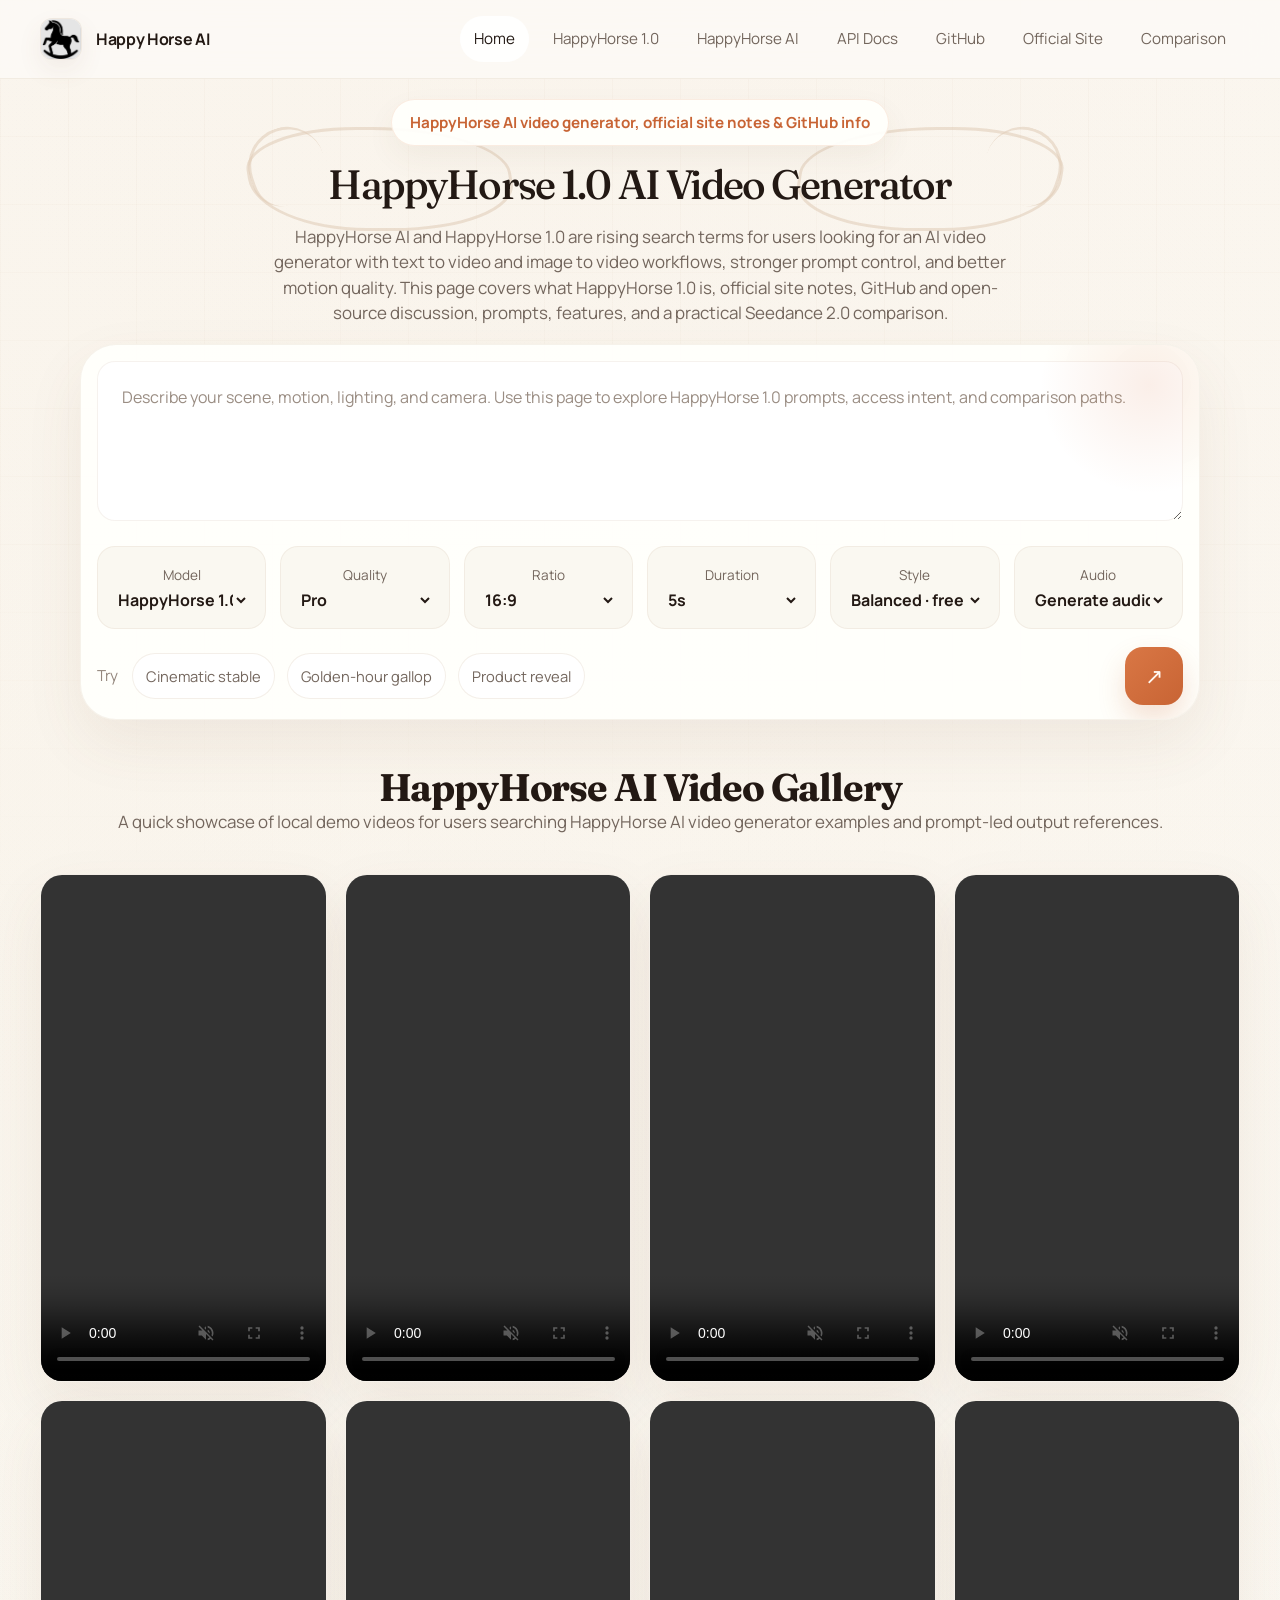
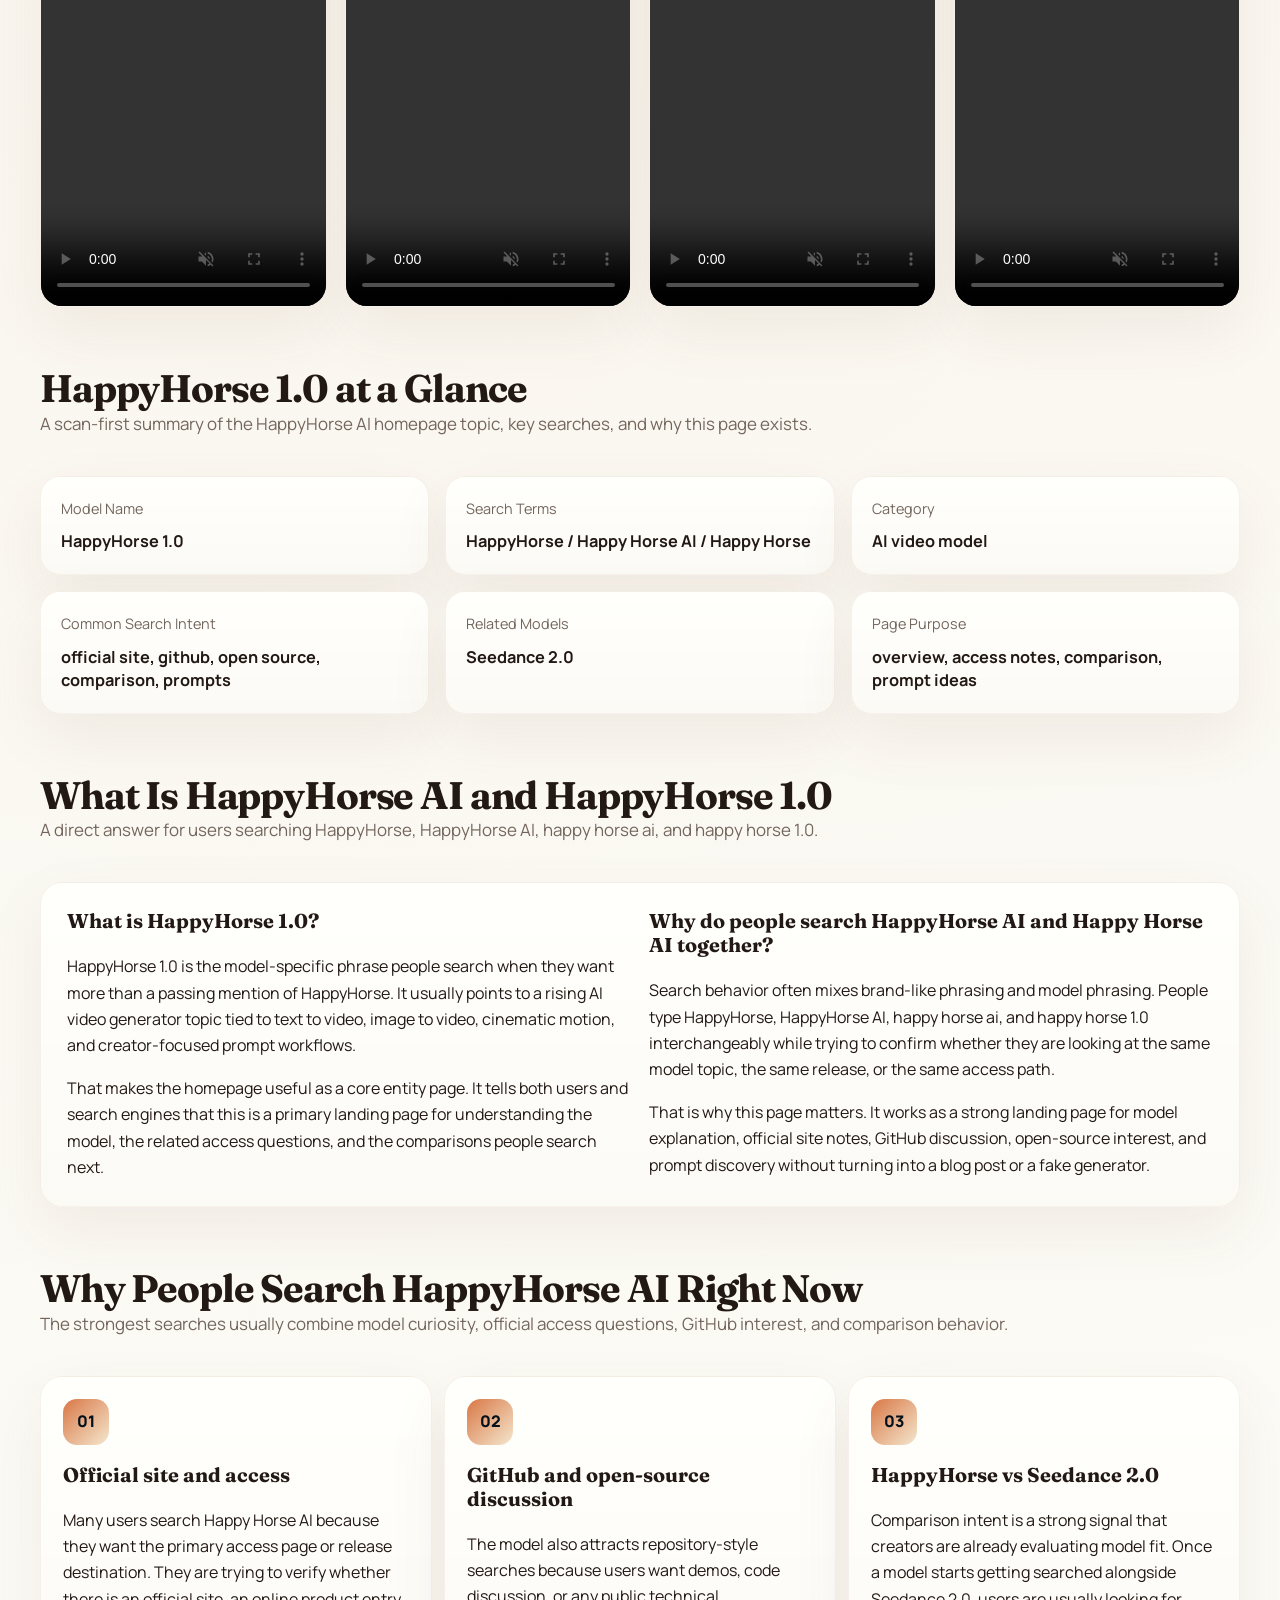
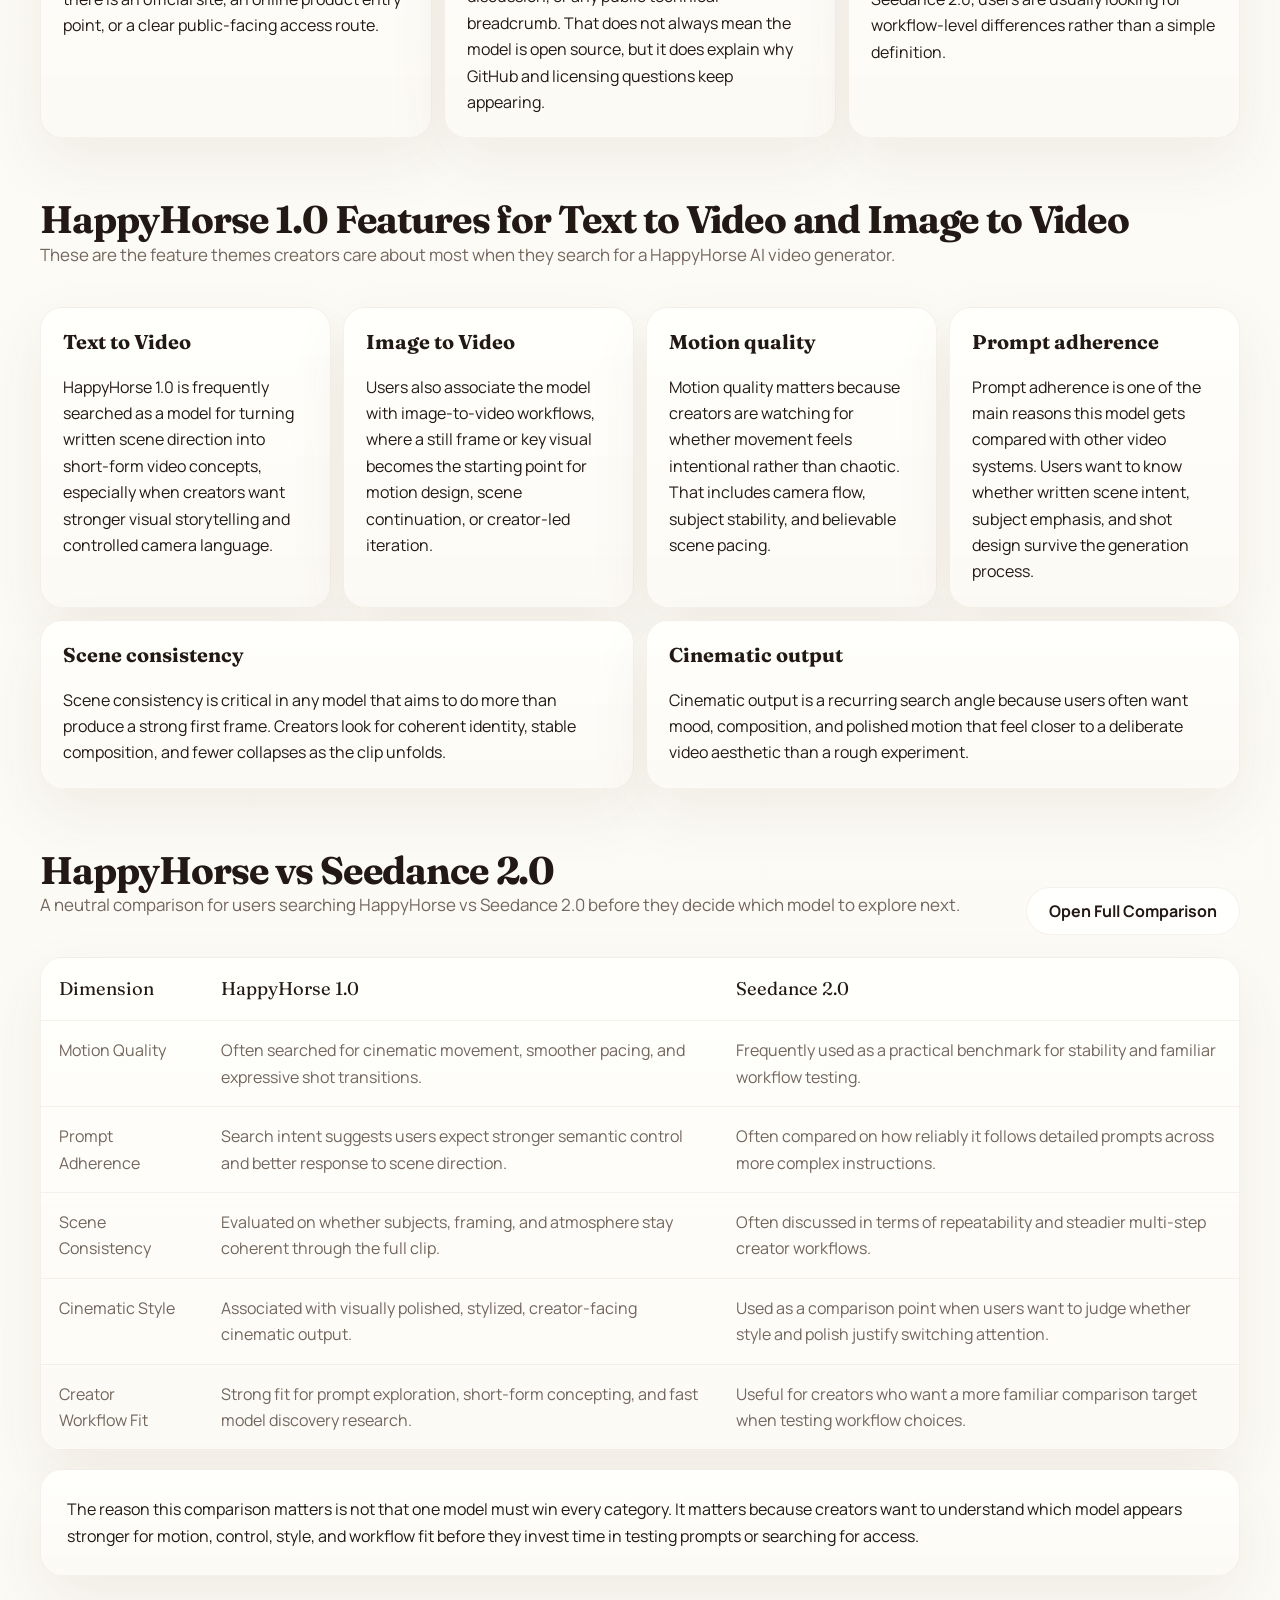
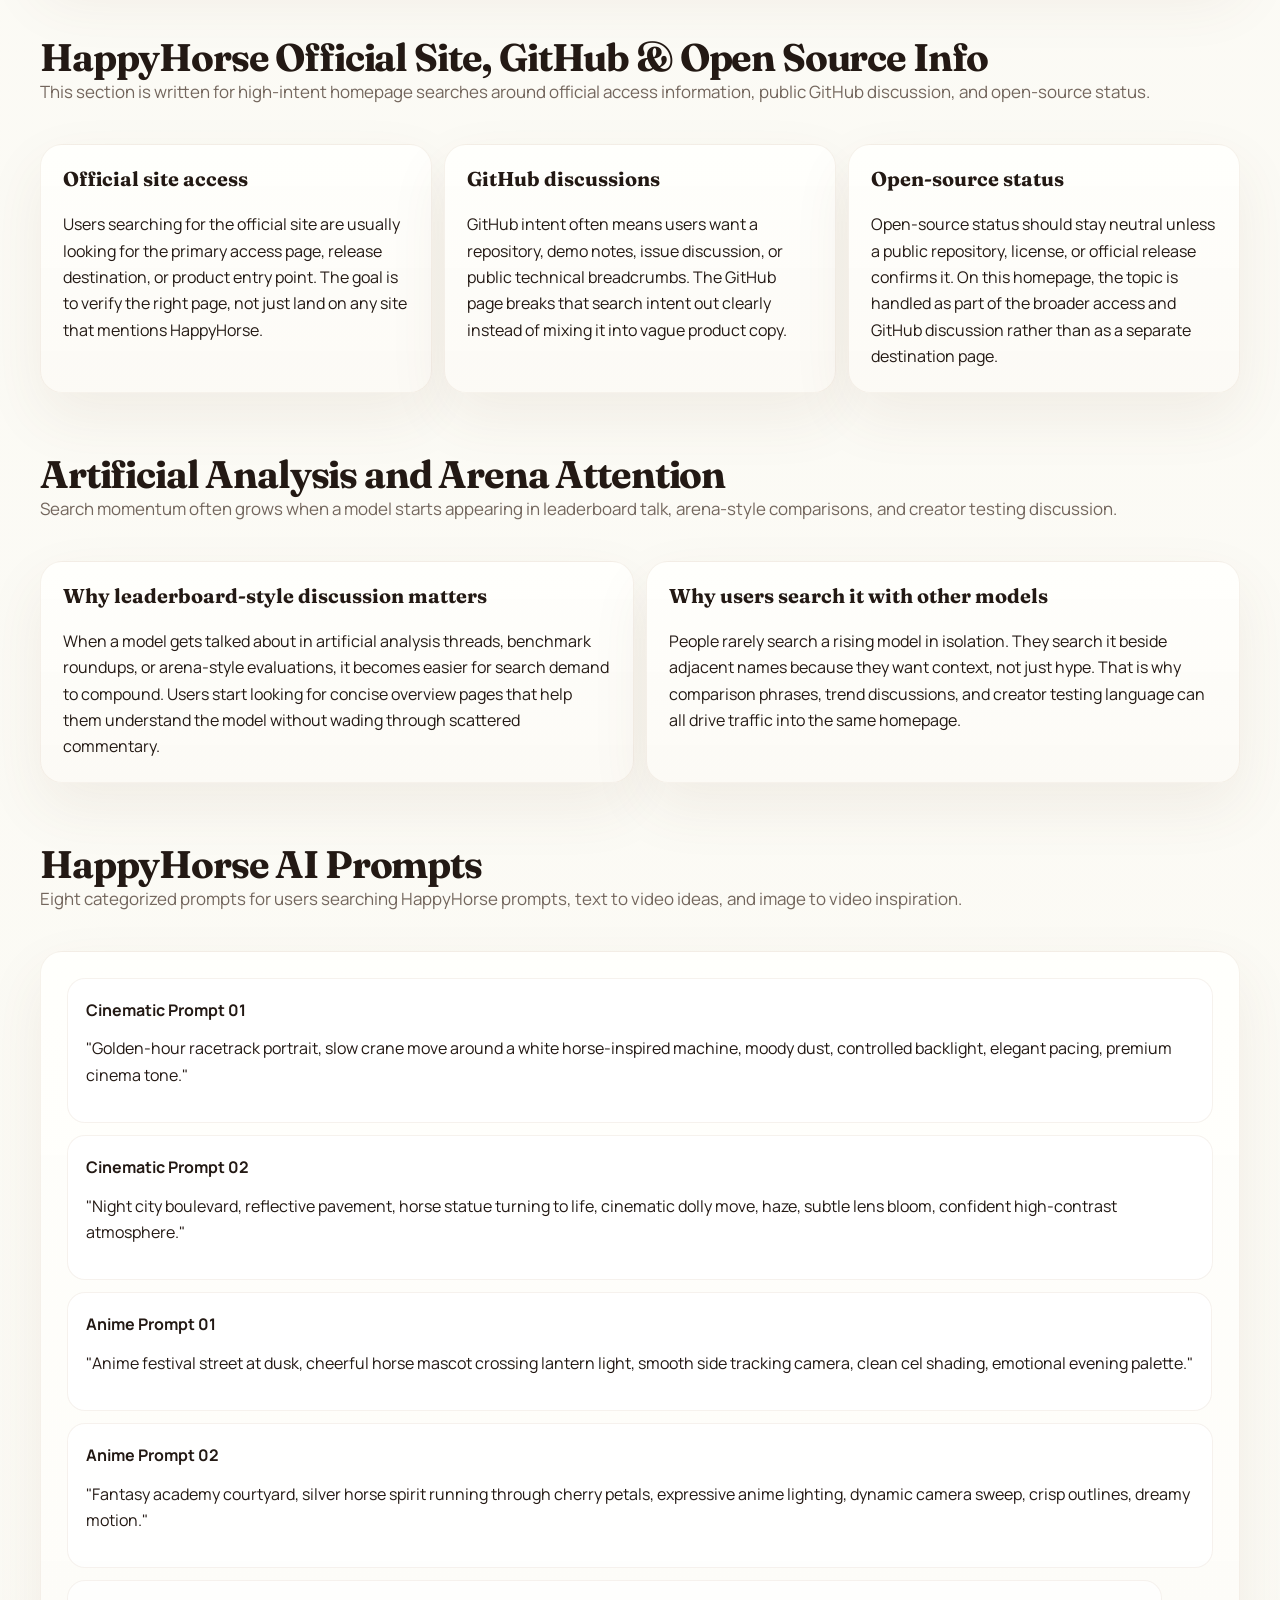
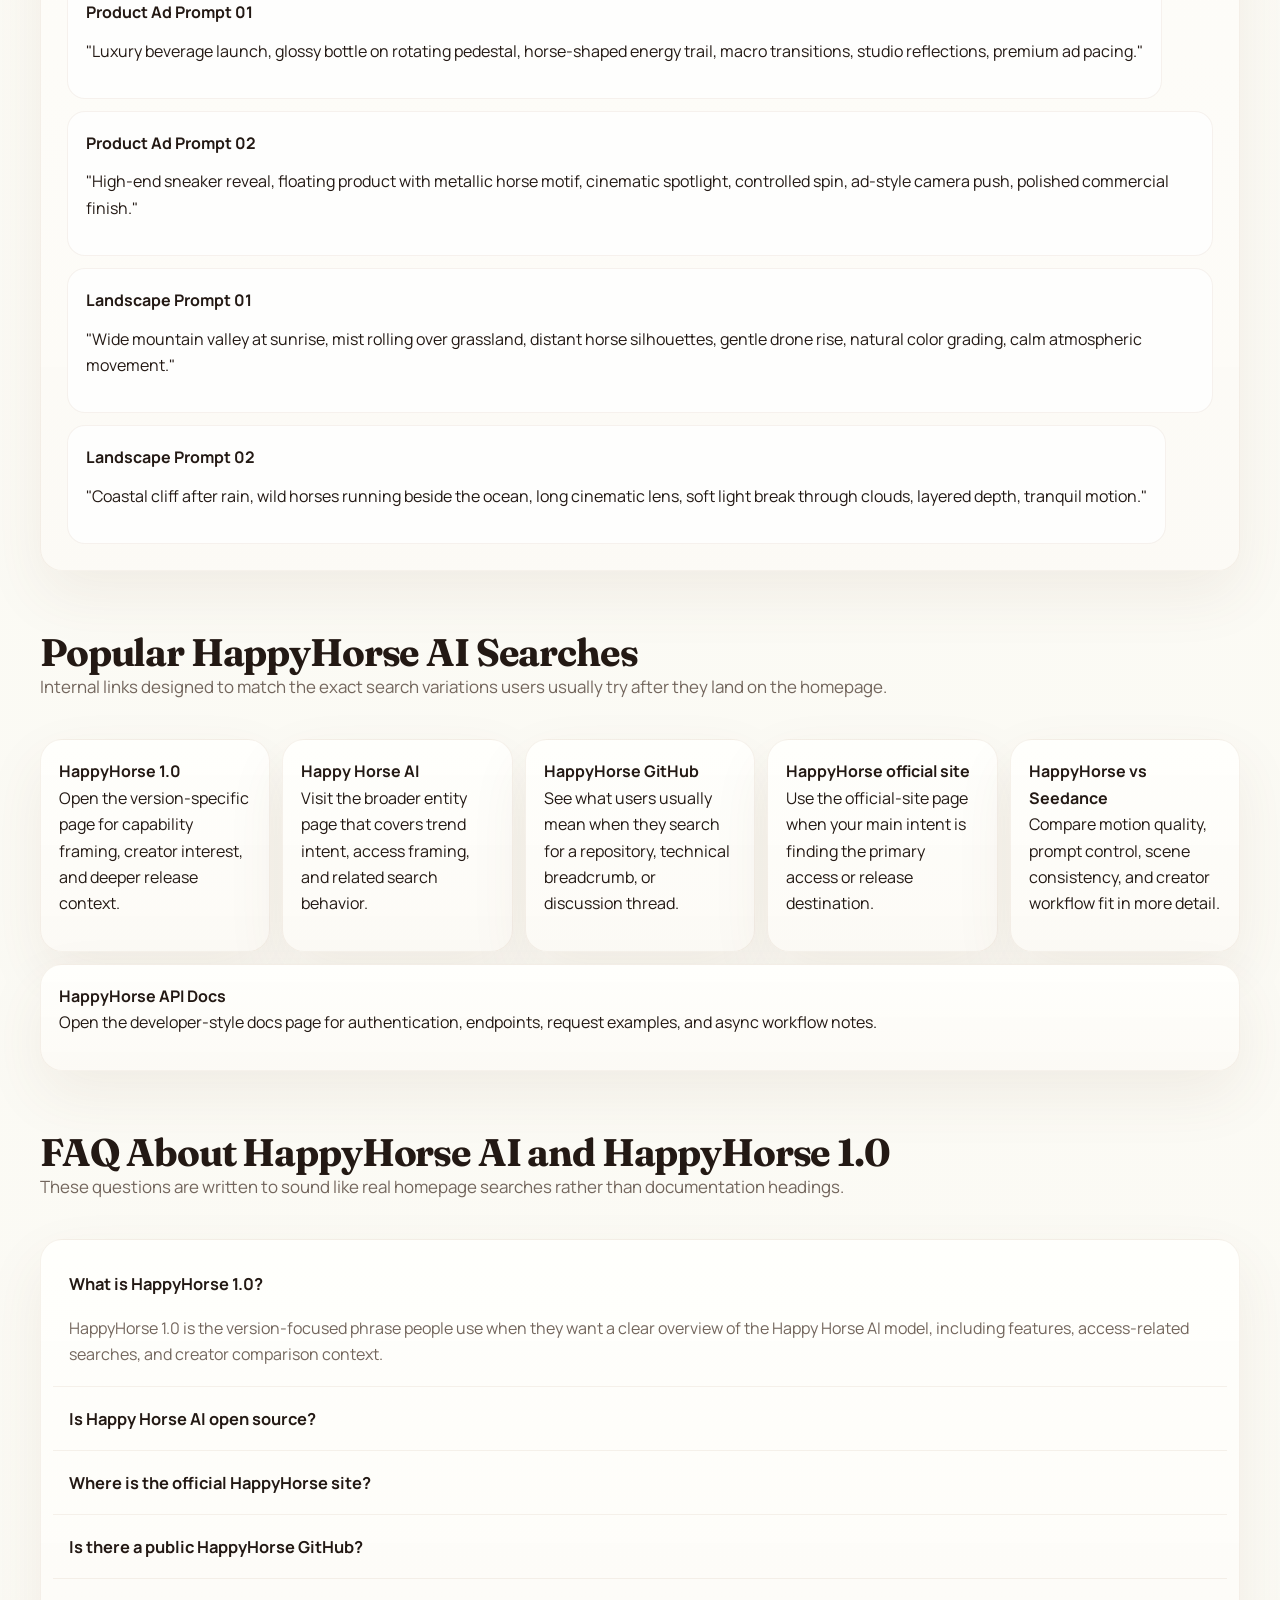
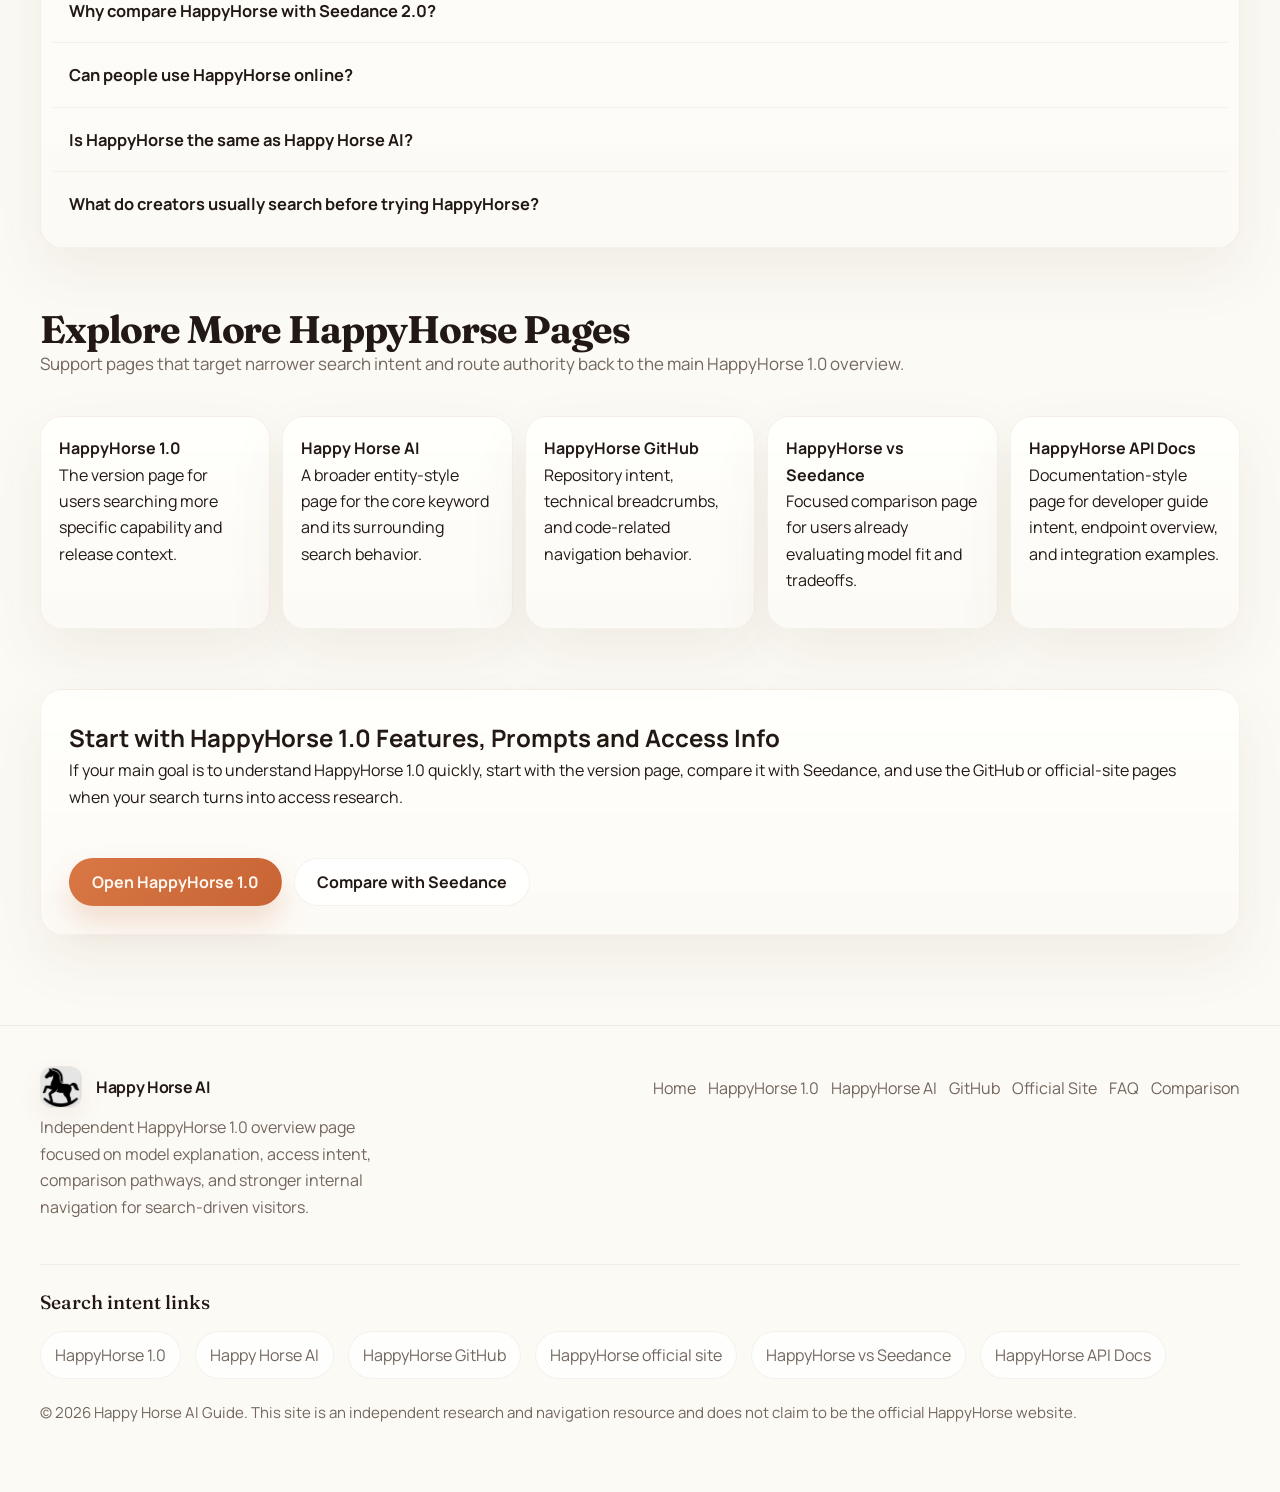
==== index.html @ 91fa0664 "V1.4" ====
<!DOCTYPE html>
<html lang="en">
  <head>
    <meta charset="utf-8">
    <meta name="viewport" content="width=device-width, initial-scale=1">
    <title>HappyHorse 1.0 AI Video Generator, Official Site &amp; GitHub</title>
    <meta name="description" content="Explore HappyHorse 1.0 for text to video and image to video. Discover features, prompts, access notes, GitHub discussion, and key model comparisons." />
    <meta name="robots" content="index, follow">
    <meta property="og:type" content="website">
    <meta property="og:title" content="HappyHorse 1.0 AI Video Generator, Official Site &amp; GitHub">
    <meta property="og:description" content="Explore HappyHorse 1.0 for text to video and image to video. Discover features, prompts, access notes, GitHub discussion, and key model comparisons.">
    <meta property="og:url" content="https://ai-happyhorse.github.io/">
    <meta property="og:site_name" content="Happy Horse AI">
    <meta name="twitter:card" content="summary_large_image">
    <meta name="twitter:title" content="HappyHorse 1.0 AI Video Generator, Official Site &amp; GitHub">
    <meta name="twitter:description" content="Explore HappyHorse 1.0 for text to video and image to video. Discover features, prompts, access notes, GitHub discussion, and key model comparisons.">
    <link rel="canonical" href="https://ai-happyhorse.github.io/">
    <link rel="icon" href="/Favicon.png" type="image/png">
    <link rel="stylesheet" href="/style.css">
    <!-- Privacy-friendly analytics by Plausible -->
    <script async src="https://plausible.io/js/pa-LbYKk9nEzA2_F65ajsgRo.js"></script>
    <script>
      window.plausible = window.plausible || function(){(plausible.q = plausible.q || []).push(arguments)};
      plausible.init = plausible.init || function(i){plausible.o = i || {}};
      plausible.init();
    </script>
    <script type="application/ld+json">
      {
        "@context": "https://schema.org",
        "@type": "WebPage",
        "name": "HappyHorse AI Video Generator: HappyHorse 1.0, Features & Access",
        "url": "https://ai-happyhorse.github.io/",
        "description": "Main homepage for HappyHorse 1.0 and HappyHorse AI, covering AI video generator intent, official site notes, GitHub discussion, open-source interest, Seedance comparison, and prompts.",
        "inLanguage": "en",
        "isPartOf": {
          "@type": "WebSite",
          "name": "Happy Horse AI",
          "url": "https://ai-happyhorse.github.io/"
        }
      }
    </script>
    <script type="application/ld+json">
      {
        "@context": "https://schema.org",
        "@type": "FAQPage",
        "mainEntity": [
          {
            "@type": "Question",
            "name": "What is HappyHorse 1.0?",
            "acceptedAnswer": {
              "@type": "Answer",
              "text": "HappyHorse 1.0 is the version-focused name used for a fast-rising Happy Horse AI video model topic. Searchers use it when they want a clearer overview of model features, access notes, and comparison points."
            }
          },
          {
            "@type": "Question",
            "name": "Is Happy Horse AI open source?",
            "acceptedAnswer": {
              "@type": "Answer",
              "text": "Open-source status should only be confirmed through a public repository, license, or official release note. This page covers the intent and related discussions without inventing repo details."
            }
          },
          {
            "@type": "Question",
            "name": "Where is the official HappyHorse site?",
            "acceptedAnswer": {
              "@type": "Answer",
              "text": "Users searching for the official site usually want the primary access destination or release page. This site is an independent guide and routes readers to a dedicated official-site explainer."
            }
          },
          {
            "@type": "Question",
            "name": "Is there a public HappyHorse GitHub?",
            "acceptedAnswer": {
              "@type": "Answer",
              "text": "A public GitHub presence should be verified through an official repository or public technical channel. This overview page explains the search intent and points to the GitHub-specific page."
            }
          },
          {
            "@type": "Question",
            "name": "Why compare HappyHorse with Seedance 2.0?",
            "acceptedAnswer": {
              "@type": "Answer",
              "text": "Creators compare HappyHorse with Seedance 2.0 to frame differences in motion quality, prompt adherence, scene consistency, cinematic style, and workflow fit."
            }
          },
          {
            "@type": "Question",
            "name": "Can people use HappyHorse online?",
            "acceptedAnswer": {
              "@type": "Answer",
              "text": "People search for online access because they want to know whether the model has a public site, demo, or product entry point. Availability should be confirmed through official sources rather than assumptions."
            }
          },
          {
            "@type": "Question",
            "name": "Is HappyHorse the same as Happy Horse AI?",
            "acceptedAnswer": {
              "@type": "Answer",
              "text": "In search behavior they are closely related. Happy Horse AI is the broader phrase, while HappyHorse or HappyHorse 1.0 is often used as the tighter model-specific term."
            }
          },
          {
            "@type": "Question",
            "name": "What do creators usually search before trying HappyHorse?",
            "acceptedAnswer": {
              "@type": "Answer",
              "text": "Creators usually search for the official site, GitHub, open-source status, prompt examples, model comparisons, and signs of leaderboard or arena discussion before trying a new model."
            }
          }
        ]
      }
    </script>
  </head>
  <body class="home-page">
    <a class="skip-link" href="#content">Skip to content</a>
    <header class="site-header">
      <div class="container">
        <a class="brand" href="/">
          <span class="brand-mark"><img src="/Favicon.png" alt="Happy Horse AI logo" width="42" height="42"></span>
          <span>Happy Horse AI</span>
        </a>
        <button class="nav-toggle" type="button" aria-expanded="false" aria-controls="site-nav" data-nav-toggle>Menu</button>
        <nav class="main-nav" id="site-nav" data-nav>
          <a class="is-active" href="/">Home</a>
          <a href="/happyhorse-1-0/">HappyHorse 1.0</a>
          <a href="/happy-horse-ai/">HappyHorse AI</a>
          <a href="/happyhorse-api-docs/">API Docs</a>
          <a href="/happyhorse-github/">GitHub</a>
          <a href="/happyhorse-official-site/">Official Site</a>
          <a href="/happyhorse-vs-seedance/">Comparison</a>
        </nav>
      </div>
    </header>

    <main id="content">
      <section class="page-hero page-hero-home">
        <div class="container">
          <div class="hero-home-shell">
            <div class="hero-art" aria-hidden="true">
              <div class="horse horse-left"></div>
              <div class="horse horse-right"></div>
            </div>
            <div class="hero-copy hero-copy-centered">
              <div class="hero-badge">HappyHorse AI video generator, official site notes &amp; GitHub info</div>
              <h1>HappyHorse 1.0 AI Video Generator</h1>
              <p class="hero-lead">
                HappyHorse AI and HappyHorse 1.0 are rising search terms for users looking for an AI video generator with text to video and image to video workflows, stronger prompt control, and better motion quality. This page covers what HappyHorse 1.0 is, official site notes, GitHub and open-source discussion, prompts, features, and a practical Seedance 2.0 comparison.
              </p>
            </div>

            <aside class="hero-panel hero-panel-wide" aria-label="HappyHorse prompt exploration interface">
              <label class="sr-only" for="prompt-preview">Example HappyHorse prompt</label>
              <textarea id="prompt-preview" class="prompt-box" placeholder="Describe your scene, motion, lighting, and camera. Use this page to explore HappyHorse 1.0 prompts, access intent, and comparison paths."></textarea>
              <div class="tool-grid tool-grid-six">
                <label class="control" for="hero-model">
                  <span class="control-label">Model</span>
                  <select id="hero-model" class="control-select">
                    <option>HappyHorse 1.0</option>
                  </select>
                </label>
                <label class="control" for="hero-quality">
                  <span class="control-label">Quality</span>
                  <select id="hero-quality" class="control-select">
                    <option>Pro</option>
                  </select>
                </label>
                <label class="control" for="hero-ratio">
                  <span class="control-label">Ratio</span>
                  <select id="hero-ratio" class="control-select">
                    <option>16:9</option>
                  </select>
                </label>
                <label class="control" for="hero-duration">
                  <span class="control-label">Duration</span>
                  <select id="hero-duration" class="control-select">
                    <option>5s</option>
                  </select>
                </label>
                <label class="control" for="hero-style">
                  <span class="control-label">Style</span>
                  <select id="hero-style" class="control-select">
                    <option>Balanced · free</option>
                  </select>
                </label>
                <label class="control" for="hero-audio">
                  <span class="control-label">Audio</span>
                  <select id="hero-audio" class="control-select">
                    <option>Generate audio</option>
                  </select>
                </label>
              </div>
              <div class="hero-panel-footer">
                <div class="chip-row hero-suggestion-row" aria-label="Prompt suggestions">
                  <span class="hero-suggestion-label">Try</span>
                  <a class="chip" href="#prompts">Cinematic stable</a>
                  <a class="chip" href="#prompts">Golden-hour gallop</a>
                  <a class="chip" href="#prompts">Product reveal</a>
                </div>
                <a class="hero-submit" href="#prompts" aria-label="Explore HappyHorse prompts">↗</a>
              </div>
            </aside>
          </div>
        </div>
      </section>

      <section id="video-gallery" class="video-gallery-section">
        <div class="container">
          <div class="section-heading section-heading-centered">
            <div>
              <h2 class="gallery-title">HappyHorse AI Video Gallery</h2>
              <p class="section-intro">A quick showcase of local demo videos for users searching HappyHorse AI video generator examples and prompt-led output references.</p>
            </div>
          </div>
          <div class="video-gallery-grid">
            <article class="video-card">
              <video src="/Video%20gallery/showcase-1.mp4" autoplay muted loop playsinline controls preload="metadata"></video>
            </article>
            <article class="video-card">
              <video src="/Video%20gallery/showcase-2.mp4" autoplay muted loop playsinline controls preload="metadata"></video>
            </article>
            <article class="video-card">
              <video src="/Video%20gallery/showcase-3.mp4" autoplay muted loop playsinline controls preload="metadata"></video>
            </article>
            <article class="video-card">
              <video src="/Video%20gallery/showcase-4.mp4" autoplay muted loop playsinline controls preload="metadata"></video>
            </article>
            <article class="video-card">
              <video src="/Video%20gallery/showcase-5.mp4" autoplay muted loop playsinline controls preload="metadata"></video>
            </article>
            <article class="video-card">
              <video src="/Video%20gallery/showcase-6.mp4" autoplay muted loop playsinline controls preload="metadata"></video>
            </article>
            <article class="video-card">
              <video src="/Video%20gallery/showcase-7.mp4" autoplay muted loop playsinline controls preload="metadata"></video>
            </article>
            <article class="video-card">
              <video src="/Video%20gallery/showcase-8.mp4" autoplay muted loop playsinline controls preload="metadata"></video>
            </article>
          </div>
        </div>
      </section>

      <section id="glance">
        <div class="container">
          <div class="section-heading">
            <div>
              <h2>HappyHorse 1.0 at a Glance</h2>
              <p class="section-intro">A scan-first summary of the HappyHorse AI homepage topic, key searches, and why this page exists.</p>
            </div>
          </div>
          <div class="glance-grid">
            <article class="glance-item">
              <span>Model Name</span>
              <strong>HappyHorse 1.0</strong>
            </article>
            <article class="glance-item">
              <span>Search Terms</span>
              <strong>HappyHorse / Happy Horse AI / Happy Horse</strong>
            </article>
            <article class="glance-item">
              <span>Category</span>
              <strong>AI video model</strong>
            </article>
            <article class="glance-item">
              <span>Common Search Intent</span>
              <strong>official site, github, open source, comparison, prompts</strong>
            </article>
            <article class="glance-item">
              <span>Related Models</span>
              <strong>Seedance 2.0</strong>
            </article>
            <article class="glance-item">
              <span>Page Purpose</span>
              <strong>overview, access notes, comparison, prompt ideas</strong>
            </article>
          </div>
        </div>
      </section>

      <section id="what-is">
        <div class="container">
          <div class="section-heading">
            <div>
              <h2>What Is HappyHorse AI and HappyHorse 1.0</h2>
              <p class="section-intro">A direct answer for users searching HappyHorse, HappyHorse AI, happy horse ai, and happy horse 1.0.</p>
            </div>
          </div>
          <div class="section-shell">
            <div class="split-copy">
              <div>
                <h3>What is HappyHorse 1.0?</h3>
                <p>
                  HappyHorse 1.0 is the model-specific phrase people search when they want more than a passing mention of HappyHorse. It usually points to a rising AI video generator topic tied to text to video, image to video, cinematic motion, and creator-focused prompt workflows.
                </p>
                <p>
                  That makes the homepage useful as a core entity page. It tells both users and search engines that this is a primary landing page for understanding the model, the related access questions, and the comparisons people search next.
                </p>
              </div>
              <div>
                <h3>Why do people search HappyHorse AI and Happy Horse AI together?</h3>
                <p>
                  Search behavior often mixes brand-like phrasing and model phrasing. People type HappyHorse, HappyHorse AI, happy horse ai, and happy horse 1.0 interchangeably while trying to confirm whether they are looking at the same model topic, the same release, or the same access path.
                </p>
                <p>
                  That is why this page matters. It works as a strong landing page for model explanation, official site notes, GitHub discussion, open-source interest, and prompt discovery without turning into a blog post or a fake generator.
                </p>
              </div>
            </div>
          </div>
        </div>
      </section>

      <section id="search-interest">
        <div class="container">
          <div class="section-heading">
            <div>
              <h2>Why People Search HappyHorse AI Right Now</h2>
              <p class="section-intro">The strongest searches usually combine model curiosity, official access questions, GitHub interest, and comparison behavior.</p>
            </div>
          </div>
          <div class="card-grid">
            <article class="card">
              <div class="icon-badge">01</div>
              <h3>Official site and access</h3>
              <p>
                Many users search Happy Horse AI because they want the primary access page or release destination. They are trying to verify whether there is an official site, an online product entry point, or a clear public-facing access route.
              </p>
            </article>
            <article class="card">
              <div class="icon-badge">02</div>
              <h3>GitHub and open-source discussion</h3>
              <p>
                The model also attracts repository-style searches because users want demos, code discussion, or any public technical breadcrumb. That does not always mean the model is open source, but it does explain why GitHub and licensing questions keep appearing.
              </p>
            </article>
            <article class="card">
              <div class="icon-badge">03</div>
              <h3>HappyHorse vs Seedance 2.0</h3>
              <p>
                Comparison intent is a strong signal that creators are already evaluating model fit. Once a model starts getting searched alongside Seedance 2.0, users are usually looking for workflow-level differences rather than a simple definition.
              </p>
            </article>
          </div>
        </div>
      </section>

      <section id="features">
        <div class="container">
          <div class="section-heading">
            <div>
              <h2>HappyHorse 1.0 Features for Text to Video and Image to Video</h2>
              <p class="section-intro">These are the feature themes creators care about most when they search for a HappyHorse AI video generator.</p>
            </div>
          </div>
          <div class="card-grid">
            <article class="card">
              <h3>Text to Video</h3>
              <p>HappyHorse 1.0 is frequently searched as a model for turning written scene direction into short-form video concepts, especially when creators want stronger visual storytelling and controlled camera language.</p>
            </article>
            <article class="card">
              <h3>Image to Video</h3>
              <p>Users also associate the model with image-to-video workflows, where a still frame or key visual becomes the starting point for motion design, scene continuation, or creator-led iteration.</p>
            </article>
            <article class="card">
              <h3>Motion quality</h3>
              <p>Motion quality matters because creators are watching for whether movement feels intentional rather than chaotic. That includes camera flow, subject stability, and believable scene pacing.</p>
            </article>
            <article class="card">
              <h3>Prompt adherence</h3>
              <p>Prompt adherence is one of the main reasons this model gets compared with other video systems. Users want to know whether written scene intent, subject emphasis, and shot design survive the generation process.</p>
            </article>
            <article class="card">
              <h3>Scene consistency</h3>
              <p>Scene consistency is critical in any model that aims to do more than produce a strong first frame. Creators look for coherent identity, stable composition, and fewer collapses as the clip unfolds.</p>
            </article>
            <article class="card">
              <h3>Cinematic output</h3>
              <p>Cinematic output is a recurring search angle because users often want mood, composition, and polished motion that feel closer to a deliberate video aesthetic than a rough experiment.</p>
            </article>
          </div>
        </div>
      </section>

      <section id="comparison">
        <div class="container">
          <div class="section-heading">
            <div>
              <h2>HappyHorse vs Seedance 2.0</h2>
              <p class="section-intro">A neutral comparison for users searching HappyHorse vs Seedance 2.0 before they decide which model to explore next.</p>
            </div>
            <a class="button button-secondary" href="/happyhorse-vs-seedance/">Open Full Comparison</a>
          </div>
          <div class="table-wrap">
            <table>
              <thead>
                <tr>
                  <th>Dimension</th>
                  <th>HappyHorse 1.0</th>
                  <th>Seedance 2.0</th>
                </tr>
              </thead>
              <tbody>
                <tr>
                  <td>Motion Quality</td>
                  <td>Often searched for cinematic movement, smoother pacing, and expressive shot transitions.</td>
                  <td>Frequently used as a practical benchmark for stability and familiar workflow testing.</td>
                </tr>
                <tr>
                  <td>Prompt Adherence</td>
                  <td>Search intent suggests users expect stronger semantic control and better response to scene direction.</td>
                  <td>Often compared on how reliably it follows detailed prompts across more complex instructions.</td>
                </tr>
                <tr>
                  <td>Scene Consistency</td>
                  <td>Evaluated on whether subjects, framing, and atmosphere stay coherent through the full clip.</td>
                  <td>Often discussed in terms of repeatability and steadier multi-step creator workflows.</td>
                </tr>
                <tr>
                  <td>Cinematic Style</td>
                  <td>Associated with visually polished, stylized, creator-facing cinematic output.</td>
                  <td>Used as a comparison point when users want to judge whether style and polish justify switching attention.</td>
                </tr>
                <tr>
                  <td>Creator Workflow Fit</td>
                  <td>Strong fit for prompt exploration, short-form concepting, and fast model discovery research.</td>
                  <td>Useful for creators who want a more familiar comparison target when testing workflow choices.</td>
                </tr>
              </tbody>
            </table>
          </div>
          <div class="section-shell" style="margin-top: 18px;">
            <p>
              The reason this comparison matters is not that one model must win every category. It matters because creators want to understand which model appears stronger for motion, control, style, and workflow fit before they invest time in testing prompts or searching for access.
            </p>
          </div>
        </div>
      </section>

      <section id="access">
        <div class="container">
          <div class="section-heading">
            <div>
              <h2>HappyHorse Official Site, GitHub &amp; Open Source Info</h2>
              <p class="section-intro">This section is written for high-intent homepage searches around official access information, public GitHub discussion, and open-source status.</p>
            </div>
          </div>
          <div class="card-grid">
            <article class="card">
              <h3>Official site access</h3>
              <p>
                Users searching for the official site are usually looking for the primary access page, release destination, or product entry point. The goal is to verify the right page, not just land on any site that mentions HappyHorse.
              </p>
            </article>
            <article class="card">
              <h3>GitHub discussions</h3>
              <p>
                GitHub intent often means users want a repository, demo notes, issue discussion, or public technical breadcrumbs. The <a href="/happyhorse-github/">GitHub page</a> breaks that search intent out clearly instead of mixing it into vague product copy.
              </p>
            </article>
            <article class="card">
              <h3>Open-source status</h3>
              <p>
                Open-source status should stay neutral unless a public repository, license, or official release confirms it. On this homepage, the topic is handled as part of the broader access and GitHub discussion rather than as a separate destination page.
              </p>
            </article>
          </div>
        </div>
      </section>

      <section id="arena-attention">
        <div class="container">
          <div class="section-heading">
            <div>
              <h2>Artificial Analysis and Arena Attention</h2>
              <p class="section-intro">Search momentum often grows when a model starts appearing in leaderboard talk, arena-style comparisons, and creator testing discussion.</p>
            </div>
          </div>
          <div class="card-grid">
            <article class="card">
              <h3>Why leaderboard-style discussion matters</h3>
              <p>
                When a model gets talked about in artificial analysis threads, benchmark roundups, or arena-style evaluations, it becomes easier for search demand to compound. Users start looking for concise overview pages that help them understand the model without wading through scattered commentary.
              </p>
            </article>
            <article class="card">
              <h3>Why users search it with other models</h3>
              <p>
                People rarely search a rising model in isolation. They search it beside adjacent names because they want context, not just hype. That is why comparison phrases, trend discussions, and creator testing language can all drive traffic into the same homepage.
              </p>
            </article>
          </div>
        </div>
      </section>

      <section id="prompts">
        <div class="container">
          <div class="section-heading">
            <div>
              <h2>HappyHorse AI Prompts</h2>
              <p class="section-intro">Eight categorized prompts for users searching HappyHorse prompts, text to video ideas, and image to video inspiration.</p>
            </div>
          </div>
          <div id="examples" class="prompt-lab">
            <div class="card-grid">
              <article class="prompt-card">
                <strong>Cinematic Prompt 01</strong>
                <p>"Golden-hour racetrack portrait, slow crane move around a white horse-inspired machine, moody dust, controlled backlight, elegant pacing, premium cinema tone."</p>
              </article>
              <article class="prompt-card">
                <strong>Cinematic Prompt 02</strong>
                <p>"Night city boulevard, reflective pavement, horse statue turning to life, cinematic dolly move, haze, subtle lens bloom, confident high-contrast atmosphere."</p>
              </article>
              <article class="prompt-card">
                <strong>Anime Prompt 01</strong>
                <p>"Anime festival street at dusk, cheerful horse mascot crossing lantern light, smooth side tracking camera, clean cel shading, emotional evening palette."</p>
              </article>
              <article class="prompt-card">
                <strong>Anime Prompt 02</strong>
                <p>"Fantasy academy courtyard, silver horse spirit running through cherry petals, expressive anime lighting, dynamic camera sweep, crisp outlines, dreamy motion."</p>
              </article>
              <article class="prompt-card">
                <strong>Product Ad Prompt 01</strong>
                <p>"Luxury beverage launch, glossy bottle on rotating pedestal, horse-shaped energy trail, macro transitions, studio reflections, premium ad pacing."</p>
              </article>
              <article class="prompt-card">
                <strong>Product Ad Prompt 02</strong>
                <p>"High-end sneaker reveal, floating product with metallic horse motif, cinematic spotlight, controlled spin, ad-style camera push, polished commercial finish."</p>
              </article>
              <article class="prompt-card">
                <strong>Landscape Prompt 01</strong>
                <p>"Wide mountain valley at sunrise, mist rolling over grassland, distant horse silhouettes, gentle drone rise, natural color grading, calm atmospheric movement."</p>
              </article>
              <article class="prompt-card">
                <strong>Landscape Prompt 02</strong>
                <p>"Coastal cliff after rain, wild horses running beside the ocean, long cinematic lens, soft light break through clouds, layered depth, tranquil motion."</p>
              </article>
            </div>
          </div>
        </div>
      </section>

      <section id="searches">
        <div class="container">
          <div class="section-heading">
            <div>
              <h2>Popular HappyHorse AI Searches</h2>
              <p class="section-intro">Internal links designed to match the exact search variations users usually try after they land on the homepage.</p>
            </div>
          </div>
          <div class="search-grid">
            <a href="/happyhorse-1-0/">
              <strong>HappyHorse 1.0</strong>
              <p>Open the version-specific page for capability framing, creator interest, and deeper release context.</p>
            </a>
            <a href="/happy-horse-ai/">
              <strong>Happy Horse AI</strong>
              <p>Visit the broader entity page that covers trend intent, access framing, and related search behavior.</p>
            </a>
            <a href="/happyhorse-github/">
              <strong>HappyHorse GitHub</strong>
              <p>See what users usually mean when they search for a repository, technical breadcrumb, or discussion thread.</p>
            </a>
            <a href="/happyhorse-official-site/">
              <strong>HappyHorse official site</strong>
              <p>Use the official-site page when your main intent is finding the primary access or release destination.</p>
            </a>
            <a href="/happyhorse-vs-seedance/">
              <strong>HappyHorse vs Seedance</strong>
              <p>Compare motion quality, prompt control, scene consistency, and creator workflow fit in more detail.</p>
            </a>
            <a href="/happyhorse-api-docs/">
              <strong>HappyHorse API Docs</strong>
              <p>Open the developer-style docs page for authentication, endpoints, request examples, and async workflow notes.</p>
            </a>
          </div>
        </div>
      </section>

      <section id="faq">
        <div class="container">
          <div class="section-heading">
            <div>
              <h2>FAQ About HappyHorse AI and HappyHorse 1.0</h2>
              <p class="section-intro">These questions are written to sound like real homepage searches rather than documentation headings.</p>
            </div>
          </div>
          <div class="faq-shell">
            <details class="faq-item" open>
              <summary>What is HappyHorse 1.0?</summary>
              <p>HappyHorse 1.0 is the version-focused phrase people use when they want a clear overview of the Happy Horse AI model, including features, access-related searches, and creator comparison context.</p>
            </details>
            <details class="faq-item">
              <summary>Is Happy Horse AI open source?</summary>
              <p>Open-source status should only be confirmed through a public repository, license, or official release note. Until then, it is more accurate to treat the status as unconfirmed and review the dedicated open-source page.</p>
            </details>
            <details class="faq-item">
              <summary>Where is the official HappyHorse site?</summary>
              <p>Users searching for the official site usually want the main product entry point or release page. This site is an independent guide and links to a dedicated official-site explainer rather than claiming to be that destination.</p>
            </details>
            <details class="faq-item">
              <summary>Is there a public HappyHorse GitHub?</summary>
              <p>A public GitHub presence should be verified through official ownership or public documentation. This homepage covers the intent and routes users to the GitHub-specific page for that narrower search.</p>
            </details>
            <details class="faq-item">
              <summary>Why compare HappyHorse with Seedance 2.0?</summary>
              <p>Creators compare the two models because they want context on motion quality, prompt adherence, scene consistency, cinematic style, and how each model may fit a real workflow.</p>
            </details>
            <details class="faq-item">
              <summary>Can people use HappyHorse online?</summary>
              <p>People search for online access because they want to know whether there is a public product page, demo, or access flow. Availability should be confirmed through official channels instead of assumptions.</p>
            </details>
            <details class="faq-item">
              <summary>Is HappyHorse the same as Happy Horse AI?</summary>
              <p>They are closely related in search behavior. Happy Horse AI is the broader phrase, while HappyHorse or HappyHorse 1.0 is often the tighter model-specific phrase used in search and comparison queries.</p>
            </details>
            <details class="faq-item">
              <summary>What do creators usually search before trying HappyHorse?</summary>
              <p>They usually search for the official site, GitHub, open-source status, prompt examples, comparison pages, and signs of leaderboard or arena discussion before committing time to testing.</p>
            </details>
          </div>
        </div>
      </section>

      <section id="more-pages">
        <div class="container">
          <div class="section-heading">
            <div>
              <h2>Explore More HappyHorse Pages</h2>
              <p class="section-intro">Support pages that target narrower search intent and route authority back to the main HappyHorse 1.0 overview.</p>
            </div>
          </div>
          <div class="related-grid">
            <a class="related-card" href="/happyhorse-1-0/">
              <strong>HappyHorse 1.0</strong>
              <p>The version page for users searching more specific capability and release context.</p>
            </a>
            <a class="related-card" href="/happy-horse-ai/">
              <strong>Happy Horse AI</strong>
              <p>A broader entity-style page for the core keyword and its surrounding search behavior.</p>
            </a>
            <a class="related-card" href="/happyhorse-github/">
              <strong>HappyHorse GitHub</strong>
              <p>Repository intent, technical breadcrumbs, and code-related navigation behavior.</p>
            </a>
            <a class="related-card" href="/happyhorse-vs-seedance/">
              <strong>HappyHorse vs Seedance</strong>
              <p>Focused comparison page for users already evaluating model fit and tradeoffs.</p>
            </a>
            <a class="related-card" href="/happyhorse-api-docs/">
              <strong>HappyHorse API Docs</strong>
              <p>Documentation-style page for developer guide intent, endpoint overview, and integration examples.</p>
            </a>
          </div>
        </div>
      </section>

      <section id="start-exploring">
        <div class="container">
          <div class="cta-panel">
            <div>
              <h2>Start with HappyHorse 1.0 Features, Prompts and Access Info</h2>
              <p>
                If your main goal is to understand HappyHorse 1.0 quickly, start with the version page, compare it with Seedance, and use the GitHub or official-site pages when your search turns into access research.
              </p>
            </div>
            <div class="hero-actions">
              <a class="button button-primary" href="/happyhorse-1-0/">Open HappyHorse 1.0</a>
              <a class="button button-secondary" href="/happyhorse-vs-seedance/">Compare with Seedance</a>
            </div>
          </div>
        </div>
      </section>
    </main>

    <footer class="site-footer">
      <div class="container">
        <div class="footer-top">
          <div class="footer-copy">
            <a class="brand" href="/">
              <span class="brand-mark"><img src="/Favicon.png" alt="Happy Horse AI logo" width="42" height="42"></span>
              <span>Happy Horse AI</span>
            </a>
            <p>
              Independent HappyHorse 1.0 overview page focused on model explanation, access intent, comparison pathways, and stronger internal navigation for search-driven visitors.
            </p>
          </div>
          <div class="footer-links">
            <a href="/">Home</a>
            <a href="/happyhorse-1-0/">HappyHorse 1.0</a>
            <a href="/happy-horse-ai/">HappyHorse AI</a>
            <a href="/happyhorse-github/">GitHub</a>
            <a href="/happyhorse-official-site/">Official Site</a>
            <a href="#faq">FAQ</a>
            <a href="/happyhorse-vs-seedance/">Comparison</a>
          </div>
        </div>
        <div class="footer-search-intents">
          <strong>Search intent links</strong>
          <div class="footer-intent-links">
            <a href="/happyhorse-1-0/">HappyHorse 1.0</a>
            <a href="/happy-horse-ai/">Happy Horse AI</a>
            <a href="/happyhorse-github/">HappyHorse GitHub</a>
            <a href="/happyhorse-official-site/">HappyHorse official site</a>
            <a href="/happyhorse-vs-seedance/">HappyHorse vs Seedance</a>
            <a href="/happyhorse-api-docs/">HappyHorse API Docs</a>
          </div>
        </div>
        <p class="footer-meta">
          © <span data-year></span> Happy Horse AI Guide. This site is an independent research and navigation resource and does not claim to be the official HappyHorse website.
        </p>
      </div>
    </footer>

    <script src="/script.js" defer></script>
  </body>
</html>
---- style.css ----
@import url("https://fonts.googleapis.com/css2?family=Fraunces:opsz,wght@9..144,500;9..144,600&family=Instrument+Serif:ital@0;1&family=Manrope:wght@400;500;600;700;800&display=swap");

:root {
  --bg: #fcfbf7;
  --bg-soft: #f7f4ec;
  --surface: rgba(255, 255, 252, 0.95);
  --surface-strong: #fffdfa;
  --surface-light: rgba(255, 255, 255, 0.84);
  --text: #231914;
  --muted: #73665d;
  --line: rgba(190, 165, 138, 0.14);
  --line-strong: rgba(190, 165, 138, 0.24);
  --accent: #d97745;
  --accent-strong: #c86434;
  --accent-warm: #f4e7ce;
  --shadow: 0 24px 60px rgba(109, 79, 47, 0.08);
  --radius: 22px;
  --radius-sm: 14px;
  --container: 1200px;
  --font-display: "Fraunces", "Georgia", serif;
  --font-hero: "Fraunces", "Georgia", serif;
  --font-body: "Manrope", "Segoe UI", sans-serif;
}

* {
  box-sizing: border-box;
}

html {
  scroll-behavior: smooth;
}

body {
  margin: 0;
  color: var(--text);
  font-family: var(--font-body);
  line-height: 1.65;
  background:
    radial-gradient(circle at 50% 0%, rgba(217, 119, 69, 0.04), transparent 34%),
    radial-gradient(circle at 0% 10%, rgba(227, 206, 169, 0.07), transparent 28%),
    linear-gradient(180deg, #fcfbf6 0%, #fbfaf4 100%);
}

body::before {
  content: "";
  position: fixed;
  inset: 0;
  z-index: -2;
  background-image:
    linear-gradient(rgba(214, 191, 164, 0.1) 1px, transparent 1px),
    linear-gradient(90deg, rgba(214, 191, 164, 0.1) 1px, transparent 1px);
  background-size: 68px 68px;
  mask-image: linear-gradient(180deg, rgba(0, 0, 0, 0.72), rgba(0, 0, 0, 0.3) 72%, transparent 100%);
}

a {
  color: inherit;
  text-decoration: none;
}

img {
  max-width: 100%;
  display: block;
}

.skip-link {
  position: absolute;
  left: -999px;
}

.skip-link:focus {
  left: 16px;
  top: 16px;
  z-index: 1000;
  background: var(--text);
  color: #06111f;
  padding: 12px 16px;
  border-radius: 999px;
}

.container {
  width: min(var(--container), calc(100% - 40px));
  margin: 0 auto;
}

.site-header {
  position: sticky;
  top: 0;
  z-index: 50;
  backdrop-filter: blur(18px);
  background: rgba(252, 250, 245, 0.9);
  border-bottom: 1px solid rgba(197, 173, 144, 0.18);
}

.site-header .container,
.footer-top {
  display: flex;
  align-items: center;
  justify-content: space-between;
  gap: 18px;
}

.site-header .container {
  min-height: 78px;
}

.brand {
  display: inline-flex;
  align-items: center;
  gap: 14px;
  font-family: var(--font-body);
  font-weight: 700;
  letter-spacing: -0.02em;
}

.brand-mark {
  width: 42px;
  height: 42px;
  border-radius: 12px;
  background: #fff;
  color: var(--accent-strong);
  display: grid;
  place-items: center;
  font-size: 1rem;
  box-shadow: 0 10px 24px rgba(122, 93, 65, 0.08);
  border: 1px solid rgba(197, 173, 144, 0.28);
  overflow: hidden;
}

.brand-mark img {
  width: 100%;
  height: 100%;
  object-fit: cover;
  display: block;
}

.nav-toggle {
  display: none;
  border: 1px solid var(--line);
  background: rgba(255, 255, 255, 0.88);
  color: var(--text);
  border-radius: 999px;
  padding: 10px 14px;
  font: inherit;
}

.main-nav {
  display: flex;
  align-items: center;
  gap: 10px;
}

.main-nav a {
  padding: 10px 14px;
  border-radius: 999px;
  color: var(--muted);
  font-size: 0.95rem;
}

.main-nav a:hover,
.main-nav a:focus-visible,
.main-nav a.is-active {
  color: var(--text);
  background: rgba(255, 255, 255, 0.92);
}

.button,
button.button {
  display: inline-flex;
  align-items: center;
  justify-content: center;
  gap: 10px;
  min-height: 48px;
  padding: 0 22px;
  border-radius: 999px;
  border: 1px solid transparent;
  font-weight: 700;
  font-family: var(--font-body);
  transition: transform 0.18s ease, border-color 0.18s ease, background 0.18s ease;
}

.button:hover,
.button:focus-visible {
  transform: translateY(-1px);
}

.button-primary {
  color: #fff8f1;
  background: linear-gradient(135deg, var(--accent) 0%, var(--accent-strong) 100%);
  box-shadow: 0 16px 30px rgba(201, 100, 52, 0.2);
}

.button-secondary {
  color: var(--text);
  background: rgba(255, 255, 255, 0.9);
  border-color: var(--line);
}

.eyebrow {
  display: inline-flex;
  align-items: center;
  gap: 10px;
  padding: 8px 14px;
  border-radius: 999px;
  border: 1px solid rgba(217, 119, 69, 0.14);
  background: rgba(255, 255, 252, 0.88);
  color: var(--accent-strong);
  font-size: 0.92rem;
  font-weight: 600;
  box-shadow: 0 10px 28px rgba(109, 79, 47, 0.06);
}

.page-hero,
.mini-hero {
  padding: 82px 0 34px;
}

.hero-grid,
.two-column {
  display: grid;
  grid-template-columns: minmax(0, 1.08fr) minmax(320px, 0.92fr);
  gap: 28px;
  align-items: stretch;
}

.hero-copy h1,
.page-title {
  margin: 18px 0 18px;
  font-family: var(--font-display);
  font-size: clamp(2.6rem, 5vw, 4.75rem);
  font-weight: 400;
  line-height: 0.95;
  letter-spacing: -0.03em;
}

.hero-copy p,
.lead,
.section-intro {
  color: var(--muted);
  font-size: 1.06rem;
}

.accent-text {
  color: var(--accent);
}

.hero-actions {
  display: flex;
  flex-wrap: wrap;
  gap: 12px;
  margin-top: 28px;
}

.hero-points,
.meta-list,
.popular-links,
.footer-links,
.related-list,
.info-list,
.breadcrumbs ol {
  list-style: none;
  padding: 0;
  margin: 0;
}

.hero-points {
  display: flex;
  flex-wrap: wrap;
  gap: 12px;
  margin-top: 22px;
}

.hero-points li,
.chip,
.status-tag {
  display: inline-flex;
  align-items: center;
  gap: 8px;
  padding: 10px 13px;
  border-radius: 999px;
  background: rgba(255, 255, 255, 0.9);
  color: var(--muted);
  border: 1px solid rgba(197, 173, 144, 0.2);
  font-size: 0.92rem;
}

.hero-panel,
.card,
.section-shell,
.prompt-lab,
.faq-shell,
.cta-panel,
.table-wrap,
.related-card,
.search-grid a,
.signal-strip,
.mini-panel {
  background: linear-gradient(180deg, rgba(255, 255, 252, 0.95), rgba(252, 250, 245, 0.96));
  border: 1px solid var(--line);
  border-radius: var(--radius);
  box-shadow: var(--shadow);
}

.hero-panel {
  padding: 24px;
  position: relative;
  overflow: hidden;
}

.hero-panel::after {
  content: "";
  position: absolute;
  width: 220px;
  height: 220px;
  right: -60px;
  top: -70px;
  background: radial-gradient(circle, rgba(217, 119, 69, 0.12), transparent 70%);
}

.tool-label {
  display: flex;
  align-items: center;
  justify-content: space-between;
  gap: 16px;
  color: var(--muted);
  font-size: 0.92rem;
  margin-bottom: 12px;
}

.prompt-box {
  width: 100%;
  min-height: 160px;
  padding: 22px 24px;
  border-radius: 18px;
  border: 1px solid var(--line);
  background: rgba(255, 255, 255, 0.94);
  color: #5f544c;
  font: inherit;
  resize: vertical;
}

.prompt-box::placeholder {
  color: #9a8d83;
}

.prompt-box:focus,
.control-select:focus {
  outline: none;
  border-color: rgba(217, 119, 69, 0.32);
  box-shadow: 0 0 0 3px rgba(217, 119, 69, 0.08);
}

.tool-grid {
  display: grid;
  grid-template-columns: repeat(2, minmax(0, 1fr));
  gap: 14px;
  margin-top: 18px;
}

.tool-grid-five {
  grid-template-columns: 1.1fr 1.25fr 0.8fr 0.7fr 1fr;
}

.tool-grid-six {
  grid-template-columns: repeat(6, minmax(0, 1fr));
}

.control {
  border: 1px solid var(--line);
  border-radius: 18px;
  background: rgba(249, 246, 239, 0.78);
  padding: 14px 16px;
}

.control-label {
  color: var(--muted);
  font-size: 0.85rem;
  margin-bottom: 10px;
}

.control-value,
.control-select {
  font-weight: 700;
  font-size: 1rem;
}

.control-select {
  width: 100%;
  border: 0;
  background: transparent;
  color: var(--text);
  font-family: var(--font-body);
  appearance: auto;
  padding: 0;
  cursor: pointer;
}

.chip-row,
.metrics,
.search-grid,
.card-grid,
.footer-links,
.related-grid,
.link-cluster {
  display: flex;
  flex-wrap: wrap;
  gap: 12px;
}

.chip-row {
  margin-top: 16px;
}

.metric {
  flex: 1 1 160px;
  padding: 16px 18px;
  border-radius: 18px;
  background: rgba(255, 255, 255, 0.82);
  border: 1px solid var(--line);
}

.metric strong {
  display: block;
  font-family: var(--font-display);
  font-size: 1.2rem;
  margin-bottom: 6px;
}

.glance-grid {
  display: grid;
  grid-template-columns: repeat(3, minmax(0, 1fr));
  gap: 16px;
}

.glance-item {
  padding: 20px;
  border-radius: 20px;
  background: linear-gradient(180deg, rgba(255, 255, 252, 0.96), rgba(252, 250, 245, 0.98));
  border: 1px solid var(--line);
  box-shadow: var(--shadow);
}

.glance-item span {
  display: block;
  margin-bottom: 10px;
  color: var(--muted);
  font-size: 0.9rem;
}

.glance-item strong {
  display: block;
  font-size: 1.02rem;
  line-height: 1.45;
}

main section,
.content-block {
  padding: 30px 0;
}

.section-heading {
  display: flex;
  justify-content: space-between;
  gap: 20px;
  align-items: end;
  margin-bottom: 22px;
}

.section-heading-centered {
  justify-content: center;
  text-align: center;
}

.section-heading h2,
.section-shell h2,
.content-block h2 {
  margin: 0;
  font-family: var(--font-display);
  font-size: clamp(1.85rem, 3vw, 2.7rem);
  line-height: 1.1;
  letter-spacing: -0.03em;
}

h3 {
  margin-top: 0;
  font-family: var(--font-display);
  font-size: 1.25rem;
  line-height: 1.2;
}

p {
  margin: 0 0 16px;
}

.card-grid {
  align-items: stretch;
}

.card {
  flex: 1 1 260px;
  padding: 22px;
}

.card p:last-child,
.section-shell p:last-child,
.faq-item p:last-child {
  margin-bottom: 0;
}

.icon-badge {
  width: 46px;
  height: 46px;
  border-radius: 14px;
  display: grid;
  place-items: center;
  margin-bottom: 18px;
  color: #04111c;
  font-weight: 800;
  background: linear-gradient(135deg, var(--accent) 0%, var(--accent-warm) 100%);
}

.section-shell {
  padding: 26px;
}

.split-copy {
  display: grid;
  grid-template-columns: repeat(2, minmax(0, 1fr));
  gap: 18px;
}

.table-wrap {
  overflow-x: auto;
}

table {
  width: 100%;
  border-collapse: collapse;
  min-width: 680px;
}

th,
td {
  padding: 16px 18px;
  border-bottom: 1px solid var(--line);
  text-align: left;
  vertical-align: top;
}

th {
  font-family: var(--font-display);
  color: var(--text);
  font-size: 1.15rem;
  font-weight: 400;
}

td {
  color: var(--muted);
}

.prompt-lab {
  padding: 26px;
}

.prompt-card {
  padding: 18px;
  border-radius: 18px;
  background: rgba(255, 255, 255, 0.84);
  border: 1px solid var(--line);
}

.prompt-card strong {
  display: block;
  margin-bottom: 12px;
  font-size: 1rem;
}

.video-gallery-section {
  padding-top: 12px;
}

.gallery-title {
  font-size: clamp(2rem, 4vw, 3.1rem);
}

.video-gallery-grid {
  display: grid;
  grid-template-columns: repeat(4, minmax(0, 1fr));
  gap: 18px;
}

.video-card {
  border-radius: 22px;
  overflow: hidden;
  background: linear-gradient(180deg, rgba(255, 255, 252, 0.95), rgba(252, 250, 245, 0.96));
  border: 1px solid var(--line);
  box-shadow: var(--shadow);
}

.video-card video {
  display: block;
  width: 100%;
  aspect-ratio: 9 / 16;
  object-fit: cover;
  background: #f6f0e5;
}

.search-grid a,
.related-card {
  flex: 1 1 220px;
  padding: 18px;
}

.search-grid a:hover,
.related-card:hover {
  border-color: var(--line-strong);
}

.faq-shell {
  padding: 12px;
}

.faq-item {
  border-bottom: 1px solid var(--line);
}

.faq-item:last-child {
  border-bottom: 0;
}

.faq-item summary {
  list-style: none;
  cursor: pointer;
  padding: 18px 16px;
  font-weight: 700;
  font-size: 1.03rem;
}

.faq-item summary::-webkit-details-marker {
  display: none;
}

.faq-item p {
  padding: 0 16px 18px;
  color: var(--muted);
}

.cta-panel {
  padding: 28px;
  display: flex;
  flex-wrap: wrap;
  justify-content: space-between;
  gap: 20px;
  align-items: center;
}

.cta-panel h2,
.cta-panel p {
  margin: 0;
}

.breadcrumbs {
  padding-top: 24px;
}

.breadcrumbs ol {
  display: flex;
  flex-wrap: wrap;
  gap: 12px;
  color: var(--muted);
  font-size: 0.92rem;
}

.breadcrumbs li:not(:last-child)::after {
  content: "/";
  margin-left: 12px;
  color: rgba(255, 255, 255, 0.24);
}

.breadcrumbs a:hover,
.breadcrumbs a:focus-visible {
  color: var(--text);
}

.page-header {
  padding: 28px 0 12px;
}

.page-title {
  font-size: clamp(2.25rem, 5vw, 3.8rem);
  margin: 12px 0 14px;
}

.content-layout {
  display: grid;
  grid-template-columns: minmax(0, 1fr) 320px;
  gap: 24px;
  align-items: start;
}

.content-main {
  display: flex;
  flex-direction: column;
  gap: 24px;
}

.content-sidebar {
  position: sticky;
  top: 104px;
  display: flex;
  flex-direction: column;
  gap: 16px;
}

.sidebar-panel {
  padding: 22px;
  border-radius: var(--radius);
  background: linear-gradient(180deg, rgba(17, 34, 58, 0.95), rgba(10, 21, 39, 0.95));
  border: 1px solid var(--line);
  box-shadow: var(--shadow);
  color: #f7f1e6;
}

.sidebar-panel h3 {
  margin-bottom: 12px;
  color: #fff7ef;
}

.sidebar-panel p,
.sidebar-panel li {
  color: rgba(247, 241, 230, 0.8);
}

.sidebar-panel a {
  color: #ffb98d;
}

.sidebar-panel ul {
  padding-left: 18px;
  margin: 0;
  color: var(--muted);
}

.sidebar-panel li + li {
  margin-top: 10px;
}

.signal-strip {
  padding: 16px 18px;
  display: flex;
  flex-wrap: wrap;
  gap: 12px;
  align-items: center;
}

.signal-strip strong {
  font-family: var(--font-display);
}

.link-cluster a {
  color: var(--accent);
}

.site-footer {
  margin-top: 60px;
  padding: 40px 0 50px;
  border-top: 1px solid rgba(197, 173, 144, 0.18);
  background: rgba(252, 250, 245, 0.94);
}

.footer-top {
  align-items: start;
}

.footer-copy {
  max-width: 360px;
}

.footer-copy p,
.footer-meta {
  color: var(--muted);
}

.footer-links a {
  padding: 9px 0;
  color: var(--muted);
}

.footer-links a:hover,
.footer-links a:focus-visible {
  color: var(--text);
}

.footer-meta {
  margin-top: 22px;
  font-size: 0.94rem;
}

.footer-search-intents {
  margin-top: 28px;
  padding-top: 22px;
  border-top: 1px solid rgba(197, 173, 144, 0.18);
}

.footer-search-intents strong {
  display: block;
  margin-bottom: 12px;
  font-family: var(--font-display);
  font-size: 1.2rem;
  font-weight: 500;
}

.footer-intent-links {
  display: flex;
  flex-wrap: wrap;
  gap: 10px 14px;
}

.footer-intent-links a {
  padding: 10px 14px;
  border-radius: 999px;
  background: rgba(255, 255, 255, 0.88);
  border: 1px solid var(--line);
  color: var(--muted);
}

.footer-intent-links a:hover,
.footer-intent-links a:focus-visible {
  color: var(--text);
  border-color: var(--line-strong);
}

.sr-only {
  position: absolute;
  width: 1px;
  height: 1px;
  padding: 0;
  margin: -1px;
  overflow: hidden;
  clip: rect(0, 0, 0, 0);
  white-space: nowrap;
  border: 0;
}

.page-hero-home {
  padding-top: 12px;
}

.hero-home-shell {
  position: relative;
  text-align: center;
  padding: 8px 0 0;
}

.hero-art {
  position: absolute;
  inset: 0 0 auto 0;
  height: 210px;
  pointer-events: none;
  opacity: 0.55;
}

.horse {
  position: absolute;
  top: 10px;
  width: 340px;
  height: 170px;
  filter: blur(0.2px);
}

.horse::before,
.horse::after {
  content: "";
  position: absolute;
}

.horse::before {
  inset: 26px 38px 40px 38px;
  border: 3px solid rgba(206, 172, 142, 0.58);
  border-radius: 50% 44% 42% 48% / 44% 42% 50% 46%;
  transform: skewX(-9deg);
}

.horse::after {
  width: 74px;
  height: 74px;
  right: 38px;
  top: 26px;
  border: 3px solid rgba(206, 172, 142, 0.58);
  border-left: 0;
  border-bottom: 0;
  border-radius: 54% 56% 42% 56%;
  transform: rotate(18deg);
}

.horse-left {
  left: 170px;
  transform: scaleX(-1);
}

.horse-right {
  right: 140px;
}

.hero-copy-centered {
  max-width: 1180px;
  margin: 0 auto;
  position: relative;
}

.hero-copy-centered h1 {
  max-width: 1080px;
  margin-left: auto;
  margin-right: auto;
  font-family: var(--font-hero);
  font-weight: 500;
  letter-spacing: -0.045em;
  line-height: 1.02;
  font-size: clamp(1.8rem, 3.2vw, 3rem);
}

.hero-note {
  width: fit-content;
  margin: 0 auto 10px;
  padding: 10px 18px;
  border-radius: 999px;
  border: 1px solid rgba(197, 173, 144, 0.22);
  background: rgba(255, 255, 252, 0.94);
  box-shadow: 0 12px 30px rgba(109, 79, 47, 0.06);
  color: #6b5d52;
  font-size: 0.95rem;
}

.hero-badge {
  width: fit-content;
  margin: 0 auto 8px;
  padding: 10px 18px;
  border-radius: 999px;
  border: 1px solid rgba(217, 119, 69, 0.14);
  background: rgba(255, 255, 252, 0.94);
  box-shadow: 0 12px 30px rgba(109, 79, 47, 0.06);
  color: var(--accent-strong);
  font-size: 0.95rem;
  font-weight: 700;
}

.hero-lead {
  max-width: 760px;
  margin: 0 auto;
  color: #6f655d;
  font-size: clamp(0.72rem, 0.88vw, 0.86rem);
  line-height: 1.5;
}

.hero-actions-centered {
  justify-content: center;
}

.hero-subline {
  margin-top: 18px;
  text-align: center;
  color: #9a8a7d;
  font-size: 0.98rem;
}

.hero-panel-wide {
  max-width: 1120px;
  margin: 18px auto 0;
  padding: 16px 16px 14px;
  border-radius: 36px;
  background: rgba(255, 255, 252, 0.92);
}

.hero-panel-footer {
  display: flex;
  align-items: center;
  justify-content: space-between;
  gap: 16px;
  margin-top: 18px;
}

.hero-suggestion-row {
  align-items: center;
  margin-top: 0;
}

.hero-suggestion-label {
  color: #94877d;
  font-size: 0.95rem;
  margin-right: 2px;
}

.hero-suggestion-row .chip {
  text-decoration: none;
}

.hero-submit {
  width: 58px;
  height: 58px;
  flex: 0 0 auto;
  display: grid;
  place-items: center;
  border-radius: 18px;
  background: linear-gradient(135deg, var(--accent) 0%, var(--accent-strong) 100%);
  color: #fff8f1;
  font-size: 1.35rem;
  box-shadow: 0 14px 28px rgba(201, 100, 52, 0.2);
}

.hero-points-centered {
  justify-content: center;
  margin-top: 18px;
}

.docs-hero {
  display: flex;
  flex-direction: column;
  gap: 20px;
}

.docs-hero .lead {
  max-width: 920px;
}

.docs-related-links {
  align-items: flex-start;
}

.docs-related-links strong {
  margin-right: 4px;
}

.docs-related-links a.chip {
  text-decoration: none;
}

.docs-grid,
.endpoint-grid,
.workflow-grid,
.code-grid {
  display: grid;
  gap: 16px;
}

.docs-grid {
  grid-template-columns: repeat(2, minmax(0, 1fr));
}

.endpoint-grid,
.workflow-grid,
.code-grid {
  grid-template-columns: repeat(2, minmax(0, 1fr));
}

.docs-card,
.endpoint-card,
.workflow-step {
  padding: 22px;
  border-radius: 20px;
  background: rgba(255, 255, 255, 0.86);
  border: 1px solid var(--line);
}

.docs-card p:last-child,
.endpoint-card p:last-child,
.workflow-step p:last-child {
  margin-bottom: 0;
}

.docs-label,
.endpoint-method {
  display: inline-flex;
  align-items: center;
  gap: 8px;
  padding: 8px 12px;
  border-radius: 999px;
  font-size: 0.84rem;
  font-weight: 700;
  letter-spacing: 0.02em;
  text-transform: uppercase;
}

.docs-label {
  color: var(--accent-strong);
  background: rgba(217, 119, 69, 0.1);
}

.endpoint-method {
  color: #fff8f1;
  background: linear-gradient(135deg, var(--accent) 0%, var(--accent-strong) 100%);
}

.endpoint-method.get {
  background: linear-gradient(135deg, #284661 0%, #1c3148 100%);
}

.docs-card code,
.endpoint-path,
.inline-code {
  font-family: "SFMono-Regular", "SFMono-Regular", Consolas, "Liberation Mono", Menlo, monospace;
}

.docs-card code,
.inline-code {
  display: inline-block;
  padding: 4px 8px;
  border-radius: 10px;
  background: rgba(244, 231, 206, 0.58);
  color: #5d4433;
}

.endpoint-path {
  margin: 14px 0 10px;
  font-size: 1.18rem;
  font-weight: 700;
  color: var(--text);
}

.docs-list,
.endpoint-list,
.sidebar-links {
  margin: 0;
  padding-left: 18px;
  color: var(--muted);
}

.docs-list li + li,
.endpoint-list li + li,
.sidebar-links li + li {
  margin-top: 10px;
}

.docs-note {
  padding: 18px 20px;
  border-radius: 18px;
  border: 1px dashed rgba(217, 119, 69, 0.28);
  background: rgba(244, 231, 206, 0.32);
  color: #6d5f53;
}

.docs-note p:last-child {
  margin-bottom: 0;
}

.code-block {
  margin: 0;
  padding: 20px;
  overflow-x: auto;
  border-radius: 20px;
  border: 1px solid rgba(40, 70, 97, 0.12);
  background:
    linear-gradient(180deg, rgba(24, 34, 49, 0.98), rgba(14, 23, 35, 0.98));
  color: #f5eee6;
  box-shadow: inset 0 1px 0 rgba(255, 255, 255, 0.06);
}

.code-block code {
  display: block;
  font-family: "SFMono-Regular", Consolas, "Liberation Mono", Menlo, monospace;
  font-size: 0.92rem;
  line-height: 1.7;
  white-space: pre;
}

.code-caption {
  display: inline-block;
  margin-bottom: 10px;
  color: var(--muted);
  font-size: 0.9rem;
  font-weight: 700;
}

.workflow-step {
  position: relative;
  padding-top: 58px;
}

.workflow-step span {
  position: absolute;
  top: 18px;
  left: 20px;
  width: 30px;
  height: 30px;
  display: grid;
  place-items: center;
  border-radius: 10px;
  background: rgba(217, 119, 69, 0.14);
  color: var(--accent-strong);
  font-weight: 800;
}

.workflow-step h3 {
  margin-bottom: 10px;
}

.docs-mini-grid {
  display: grid;
  grid-template-columns: repeat(3, minmax(0, 1fr));
  gap: 14px;
  margin-top: 16px;
}

.docs-mini-card {
  padding: 18px;
  border-radius: 18px;
  border: 1px solid var(--line);
  background: rgba(255, 255, 255, 0.76);
}

.docs-mini-card strong,
.docs-stat strong {
  display: block;
  margin-bottom: 8px;
  font-size: 0.98rem;
}

.docs-stat-grid {
  display: grid;
  grid-template-columns: repeat(3, minmax(0, 1fr));
  gap: 14px;
}

.docs-stat {
  padding: 18px;
  border-radius: 18px;
  border: 1px solid var(--line);
  background: rgba(255, 255, 255, 0.78);
}

.sidebar-links {
  padding-left: 0;
  list-style: none;
}

.sidebar-links a {
  color: #ffb98d;
}

.sidebar-links li {
  padding-bottom: 10px;
  border-bottom: 1px solid rgba(255, 255, 255, 0.08);
}

.sidebar-links li:last-child {
  padding-bottom: 0;
  border-bottom: 0;
}

.content-sidebar .docs-stat-grid {
  grid-template-columns: 1fr;
}

.content-sidebar .docs-stat {
  background: rgba(255, 255, 255, 0.92);
  border-color: rgba(255, 255, 255, 0.18);
  color: var(--text);
}

.content-sidebar .docs-stat p {
  color: var(--text);
}

.content-sidebar .docs-stat .inline-code {
  max-width: 100%;
  white-space: normal;
  overflow-wrap: anywhere;
  line-height: 1.5;
}

@media (max-width: 980px) {
  .hero-grid,
  .two-column,
  .content-layout,
  .split-copy {
    grid-template-columns: 1fr;
  }

  .content-sidebar {
    position: static;
  }

  .section-heading,
  .cta-panel,
  .footer-top {
    flex-direction: column;
    align-items: start;
  }

  .tool-grid-five {
    grid-template-columns: repeat(2, minmax(0, 1fr));
  }

  .tool-grid-six,
  .glance-grid,
  .video-gallery-grid,
  .docs-mini-grid,
  .docs-stat-grid,
  .docs-grid,
  .endpoint-grid,
  .workflow-grid,
  .code-grid {
    grid-template-columns: repeat(2, minmax(0, 1fr));
  }

  .horse-left {
    left: 20px;
  }

  .horse-right {
    right: 20px;
  }
}

@media (max-width: 840px) {
  .nav-toggle {
    display: inline-flex;
  }

  .main-nav {
    position: absolute;
    left: 20px;
    right: 20px;
    top: calc(100% + 10px);
    padding: 14px;
    border: 1px solid var(--line);
    border-radius: 24px;
    background: rgba(252, 250, 245, 0.98);
    box-shadow: var(--shadow);
    display: none;
    flex-direction: column;
    align-items: stretch;
  }

  .main-nav.is-open {
    display: flex;
  }

  .main-nav a {
    width: 100%;
  }
}

@media (max-width: 640px) {
  .container {
    width: min(var(--container), calc(100% - 28px));
  }

  .page-hero,
  .mini-hero {
    padding-top: 56px;
  }

  .hero-panel,
  .section-shell,
  .card,
  .prompt-lab,
  .cta-panel,
  .sidebar-panel {
    padding: 20px;
  }

  .tool-grid {
    grid-template-columns: 1fr;
  }

  .tool-grid-five {
    grid-template-columns: 1fr;
  }

  .tool-grid-six,
  .glance-grid,
  .video-gallery-grid,
  .docs-mini-grid,
  .docs-stat-grid,
  .docs-grid,
  .endpoint-grid,
  .workflow-grid,
  .code-grid {
    grid-template-columns: 1fr;
  }

  .hero-actions,
  .chip-row,
  .hero-points,
  .search-grid,
  .card-grid,
  .footer-links,
  .related-grid {
    gap: 10px;
  }

  .hero-copy h1,
  .page-title {
    font-size: clamp(2.35rem, 12vw, 4rem);
    line-height: 0.98;
  }

  .hero-copy-centered h1 {
    font-size: clamp(1.65rem, 7vw, 2.25rem);
    line-height: 1.04;
  }

  .hero-note {
    font-size: 0.88rem;
  }

  .hero-badge {
    font-size: 0.88rem;
  }

  .hero-lead {
    font-size: 0.8rem;
  }

  .hero-art {
    height: 130px;
  }

  .horse {
    width: 180px;
    height: 90px;
    top: 16px;
  }

  .hero-panel-footer {
    flex-direction: column;
    align-items: stretch;
  }

  .hero-submit {
    width: 100%;
    height: 52px;
    border-radius: 16px;
  }
}
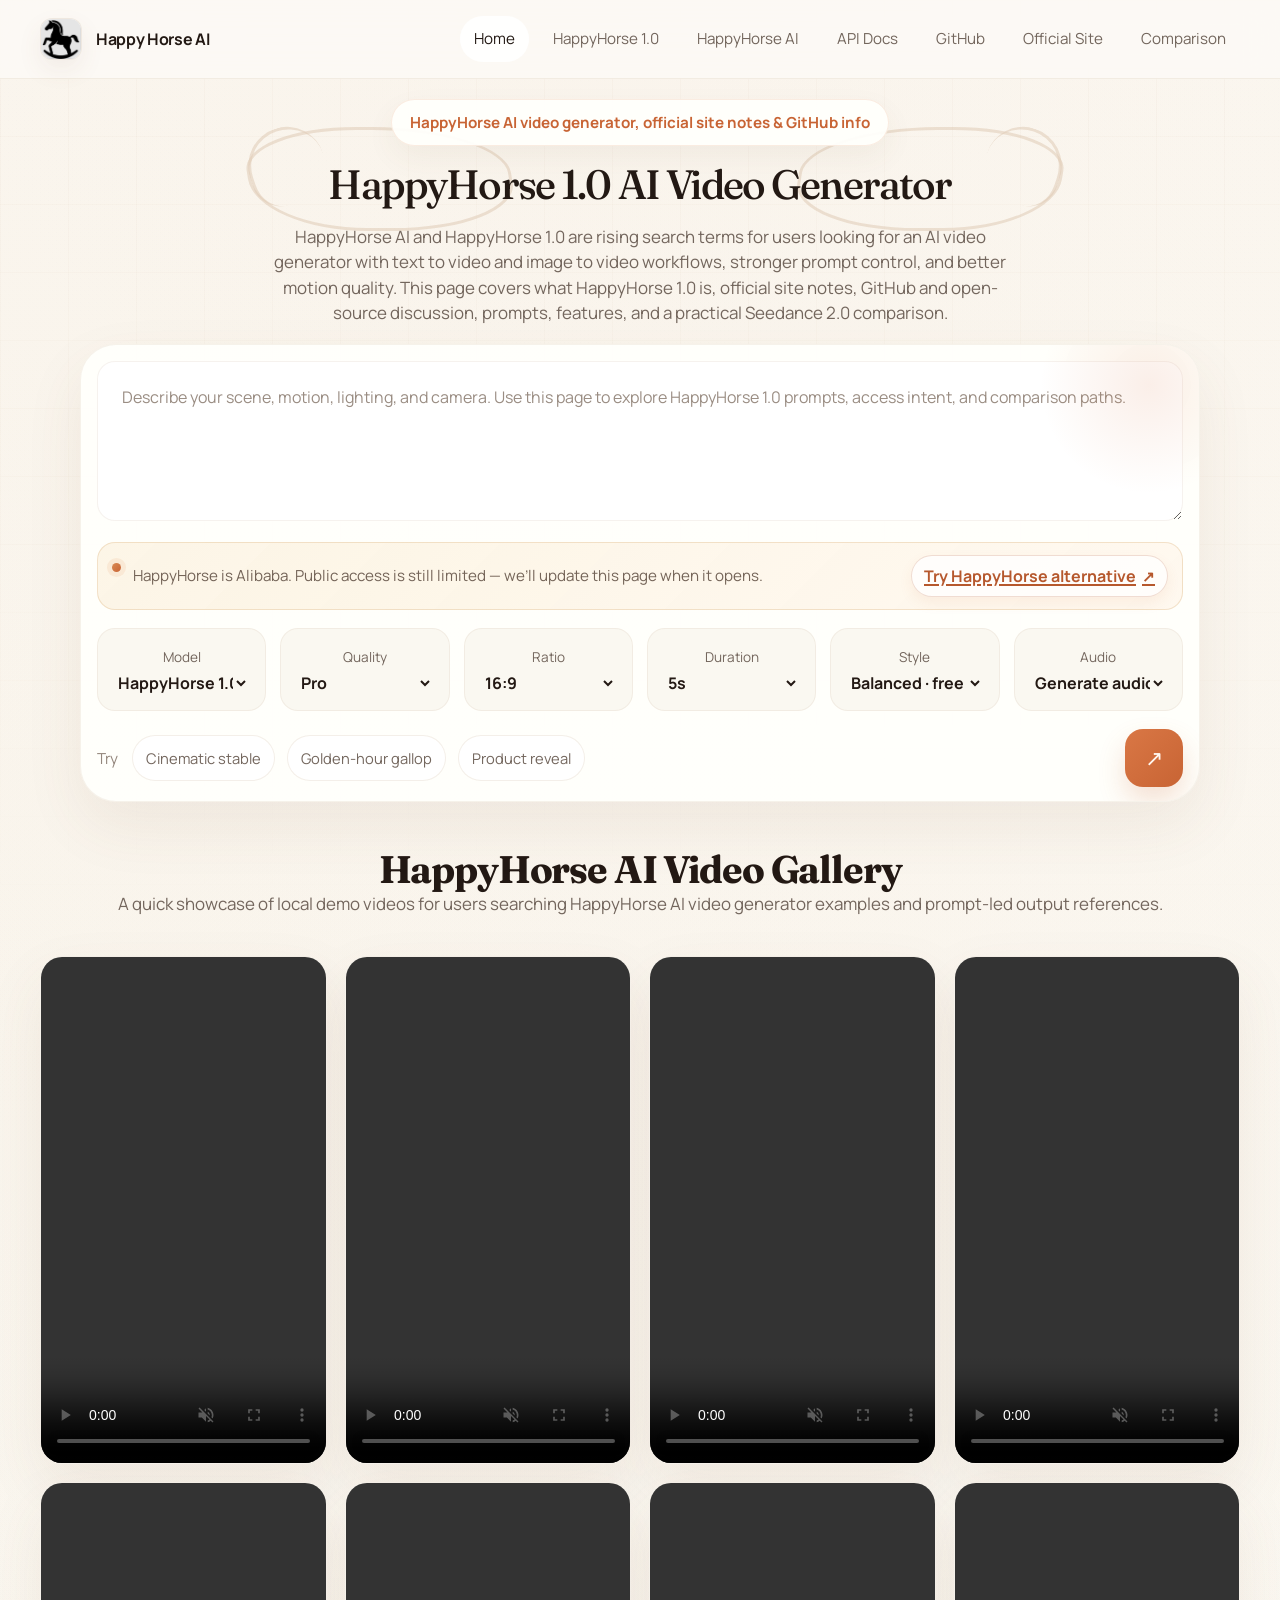
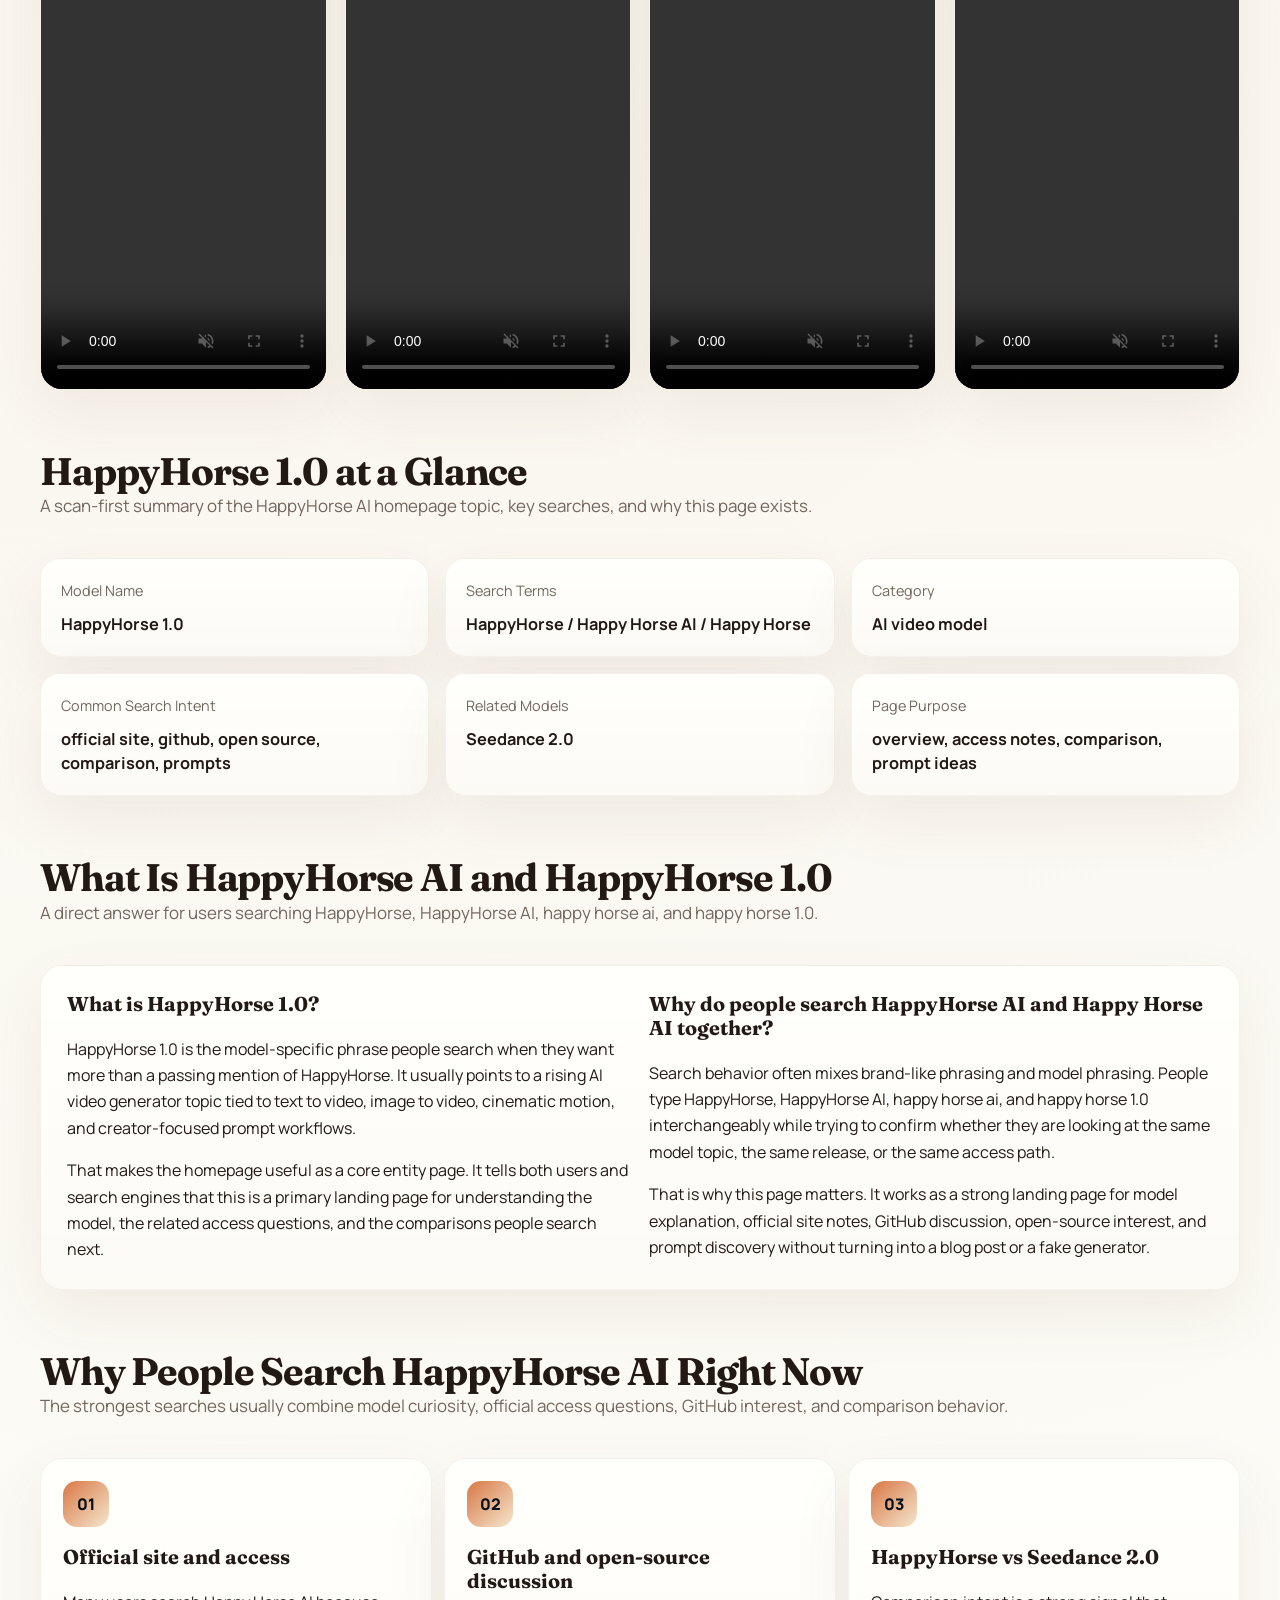
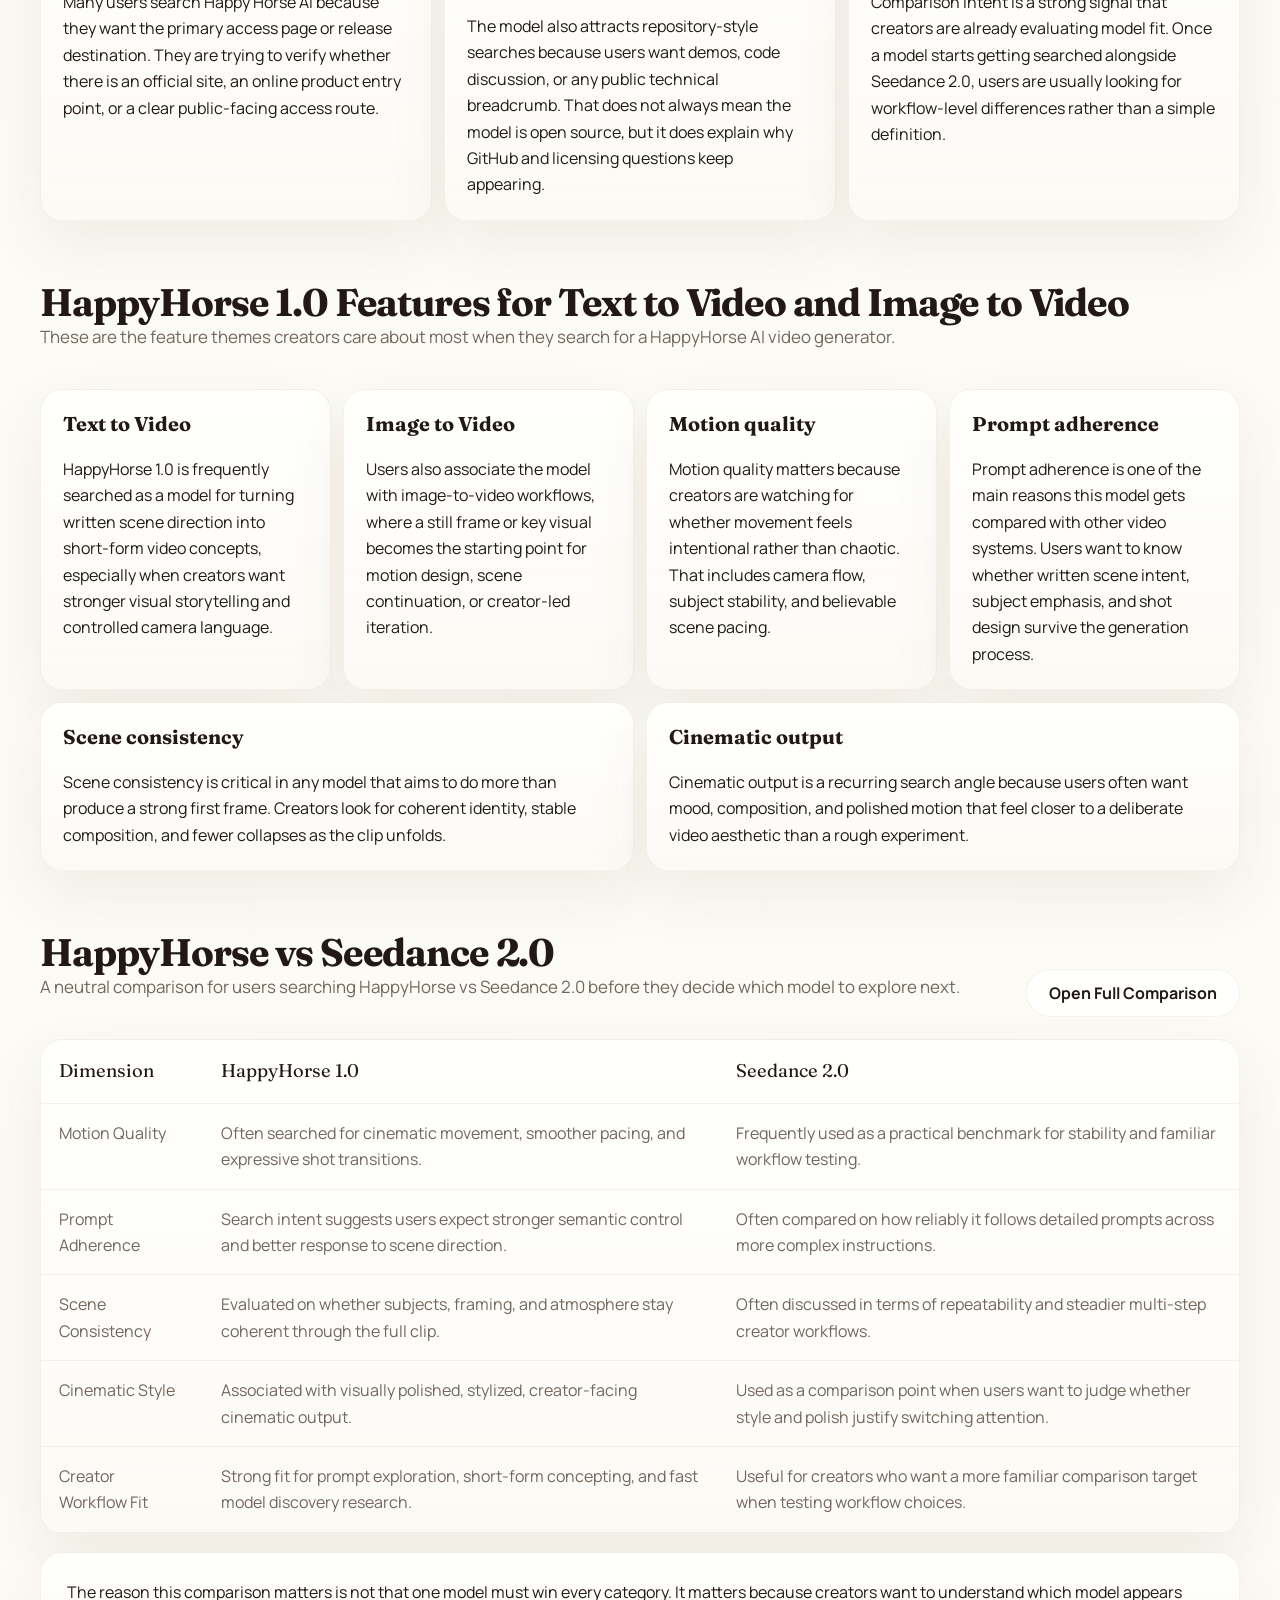
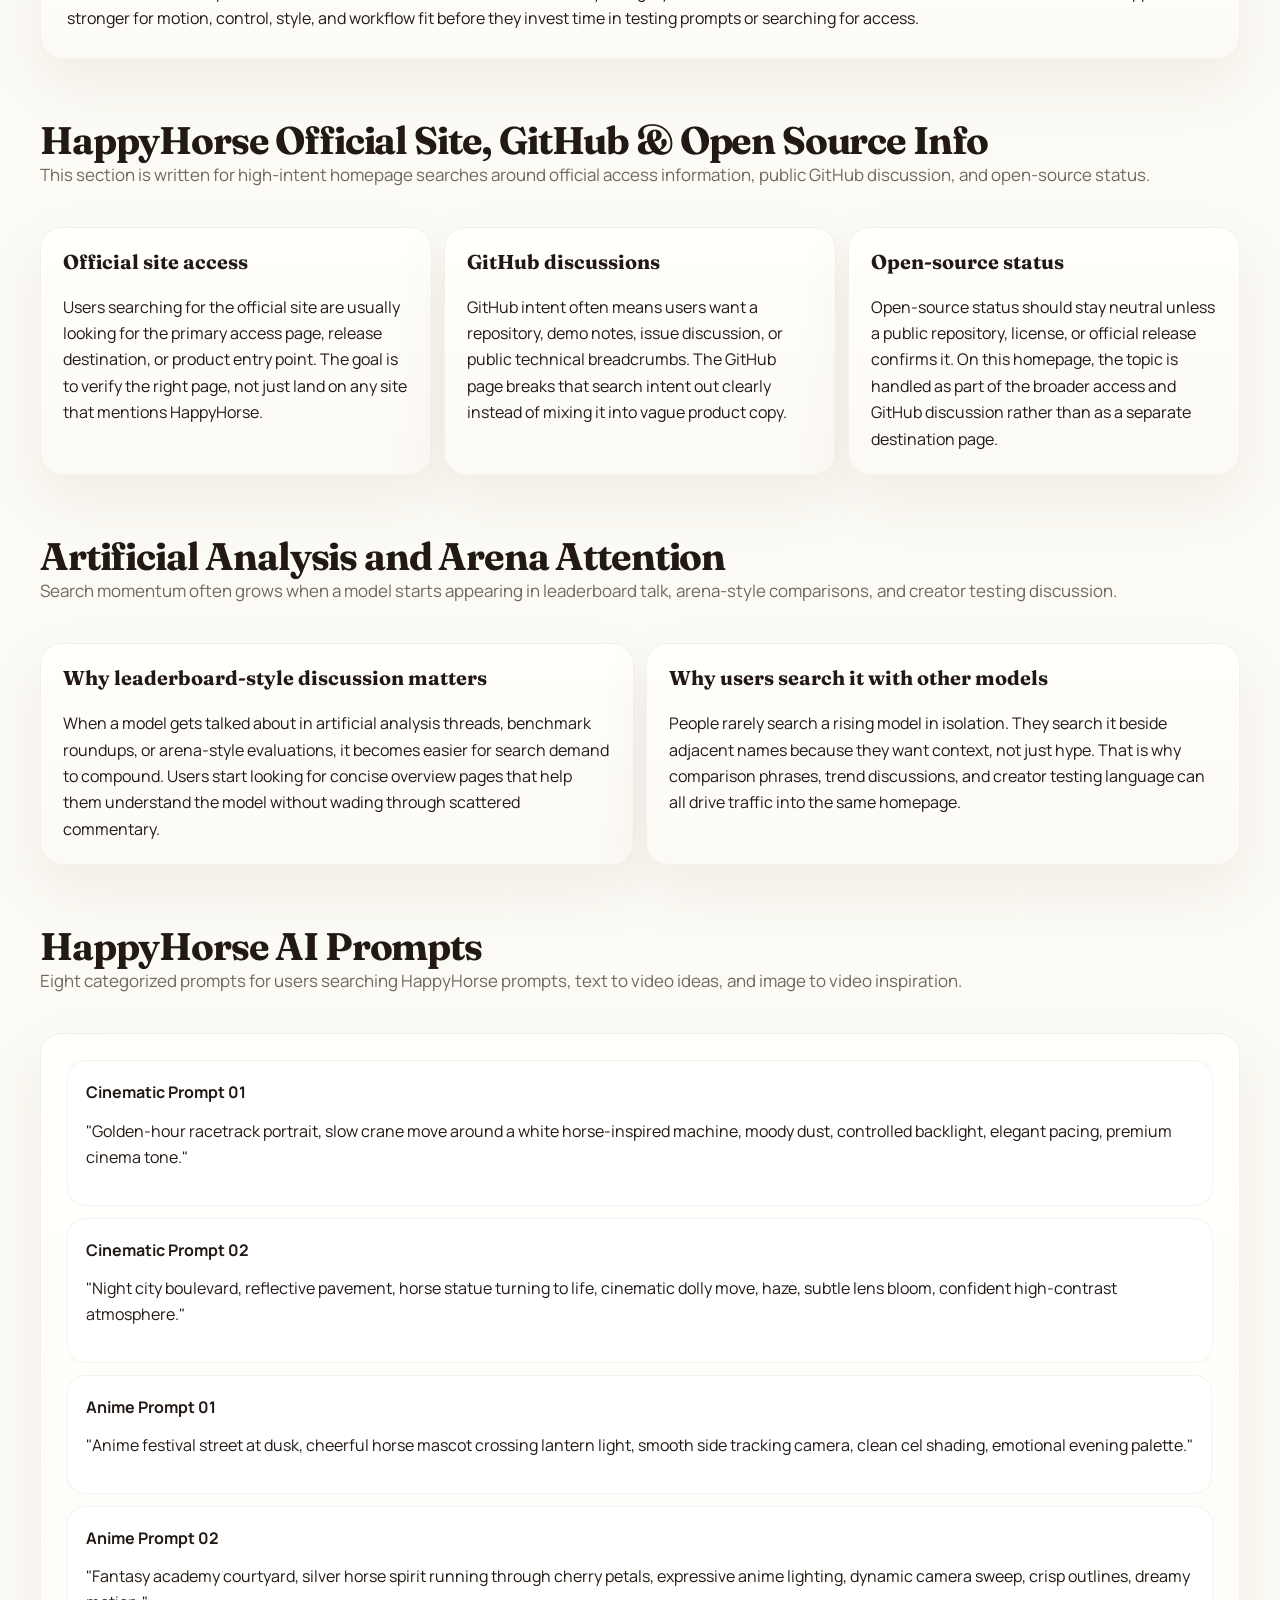
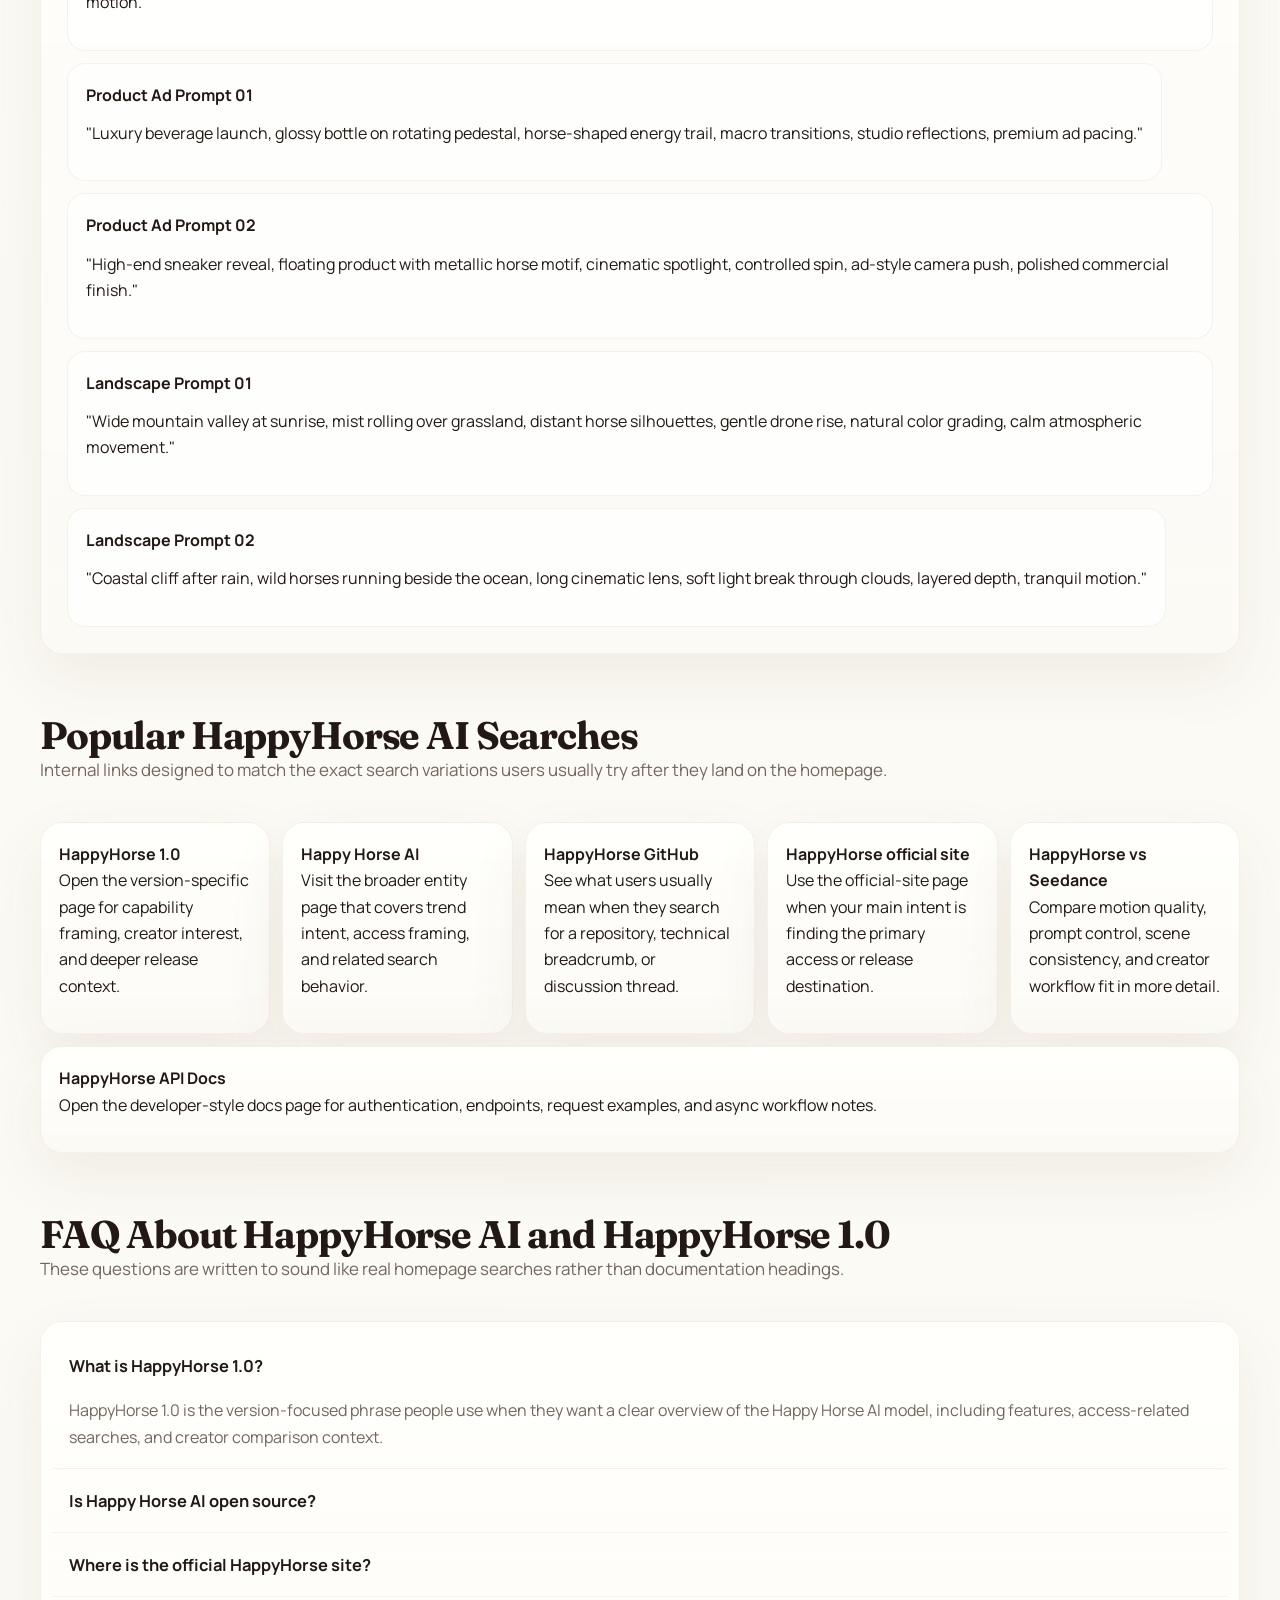
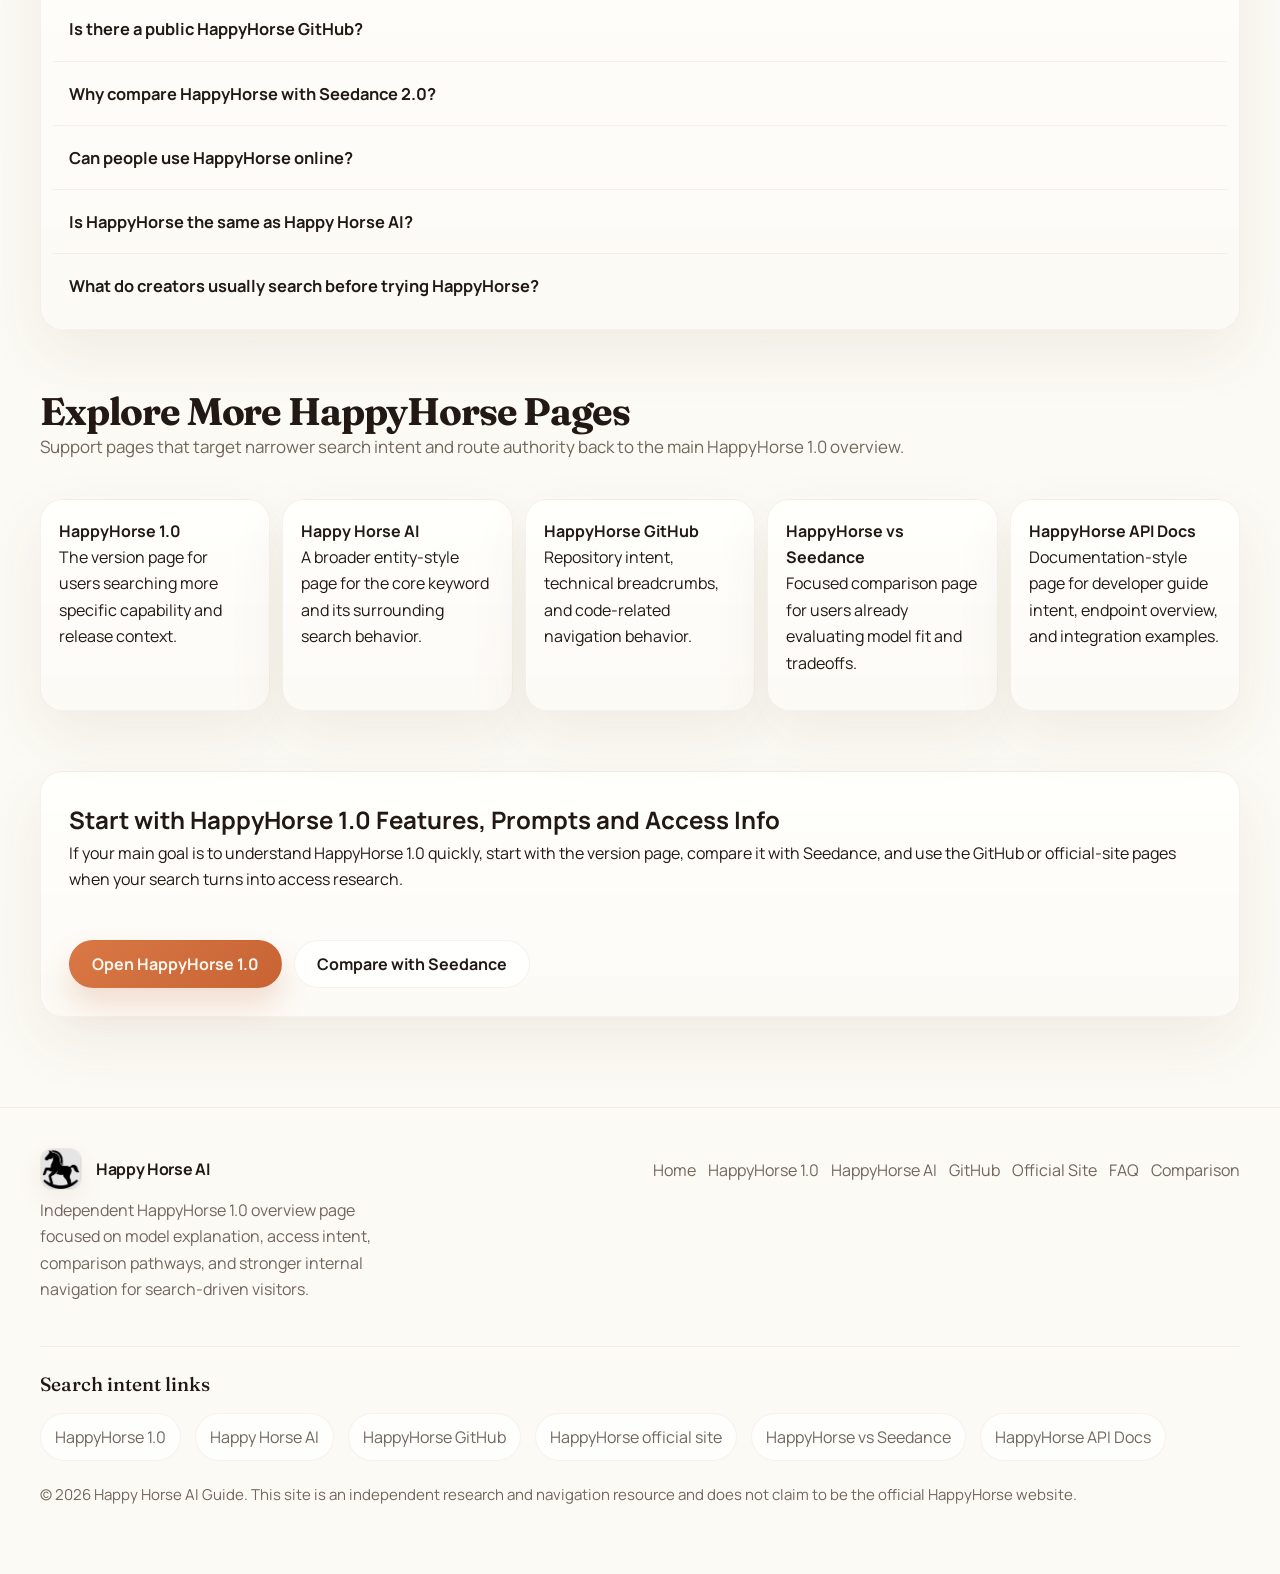
==== commit 5bd6735b: "V1.5" ====
--- a/index.html
+++ b/index.html
@@ -152,6 +152,13 @@
             <aside class="hero-panel hero-panel-wide" aria-label="HappyHorse prompt exploration interface">
               <label class="sr-only" for="prompt-preview">Example HappyHorse prompt</label>
               <textarea id="prompt-preview" class="prompt-box" placeholder="Describe your scene, motion, lighting, and camera. Use this page to explore HappyHorse 1.0 prompts, access intent, and comparison paths."></textarea>
+              <div class="hero-access-notice" aria-label="HappyHorse access notice">
+                <span class="hero-access-dot" aria-hidden="true"></span>
+                <div class="hero-access-body">
+                  <p class="hero-access-copy">HappyHorse is Alibaba. Public access is still limited — we’ll update this page when it opens.</p>
+                  <a class="hero-access-link" href="https://www.aicovea.com/happyhorse-alternative/" target="_blank" rel="noopener noreferrer">Try HappyHorse alternative</a>
+                </div>
+              </div>
               <div class="tool-grid tool-grid-six">
                 <label class="control" for="hero-model">
                   <span class="control-label">Model</span>
--- a/style.css
+++ b/style.css
@@ -971,6 +971,76 @@
   background: rgba(255, 255, 252, 0.92);
 }
 
+.hero-access-notice {
+  display: flex;
+  align-items: flex-start;
+  justify-content: flex-start;
+  gap: 12px;
+  margin-top: 14px;
+  padding: 12px 14px;
+  border: 1px solid rgba(220, 179, 126, 0.34);
+  border-radius: 18px;
+  background: linear-gradient(135deg, rgba(252, 244, 228, 0.9) 0%, rgba(255, 248, 238, 0.94) 100%);
+}
+
+.hero-access-dot {
+  width: 9px;
+  height: 9px;
+  flex: 0 0 auto;
+  margin-top: 8px;
+  border-radius: 999px;
+  background: linear-gradient(135deg, #d98a54 0%, #c96434 100%);
+  box-shadow: 0 0 0 5px rgba(217, 138, 84, 0.12);
+}
+
+.hero-access-body {
+  display: flex;
+  flex-direction: row;
+  align-items: center;
+  gap: 8px;
+  flex: 1 1 auto;
+  flex-wrap: wrap;
+  text-align: left;
+}
+
+.hero-access-copy {
+  margin: 0;
+  flex: 1 1 560px;
+  color: #746458;
+  font-size: 0.95rem;
+  line-height: 1.5;
+  text-align: left;
+}
+
+.hero-access-link {
+  flex: 0 0 auto;
+  color: #b6582d;
+  font-weight: 700;
+  text-decoration: underline;
+  text-decoration-thickness: 1.5px;
+  text-underline-offset: 2px;
+  display: inline-flex;
+  align-items: center;
+  gap: 6px;
+  padding: 7px 12px;
+  border: 1px solid rgba(182, 88, 45, 0.2);
+  border-radius: 999px;
+  background: rgba(255, 255, 255, 0.78);
+  box-shadow: 0 6px 14px rgba(201, 100, 52, 0.08);
+}
+
+.hero-access-link::after {
+  content: "↗";
+  font-size: 0.92rem;
+}
+
+.hero-access-link:hover,
+.hero-access-link:focus-visible {
+  color: #97421d;
+  border-color: rgba(151, 66, 29, 0.38);
+  background: rgba(255, 250, 245, 0.96);
+}
+
 .hero-panel-footer {
   display: flex;
   align-items: center;
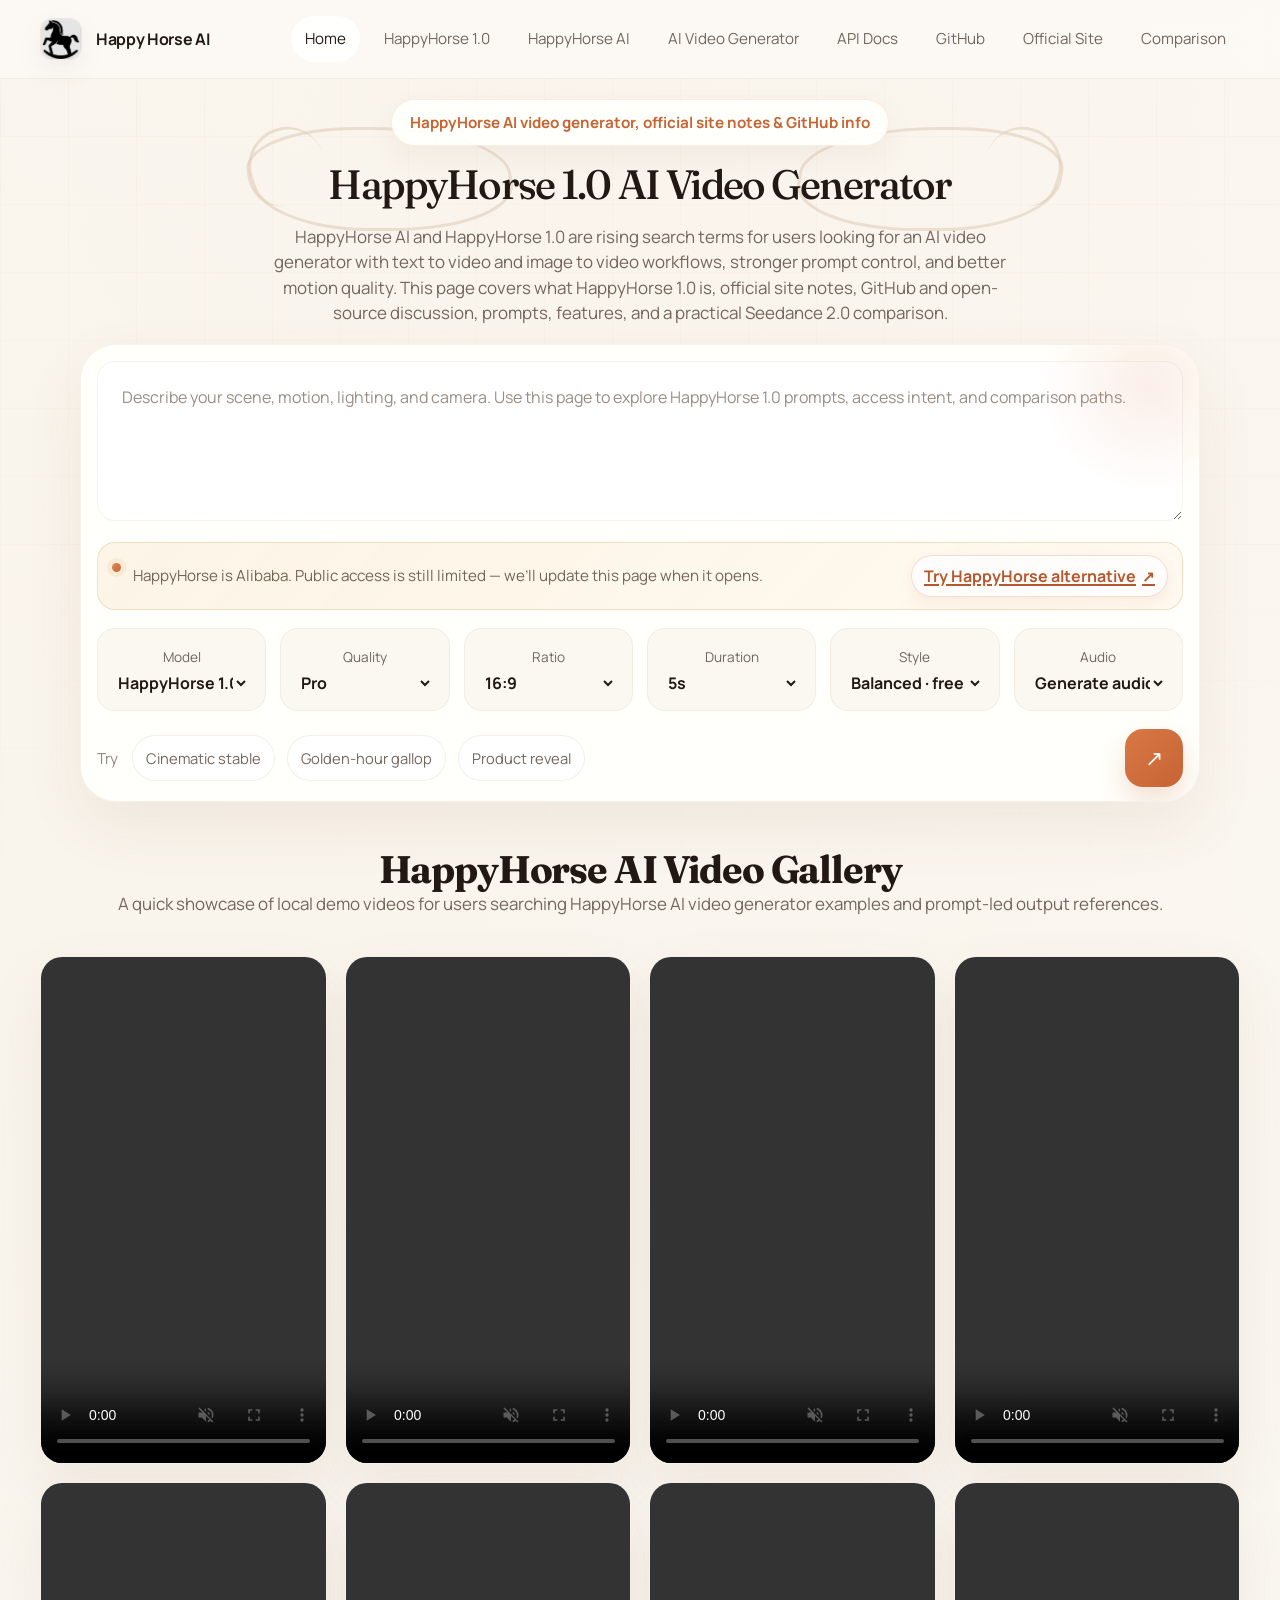
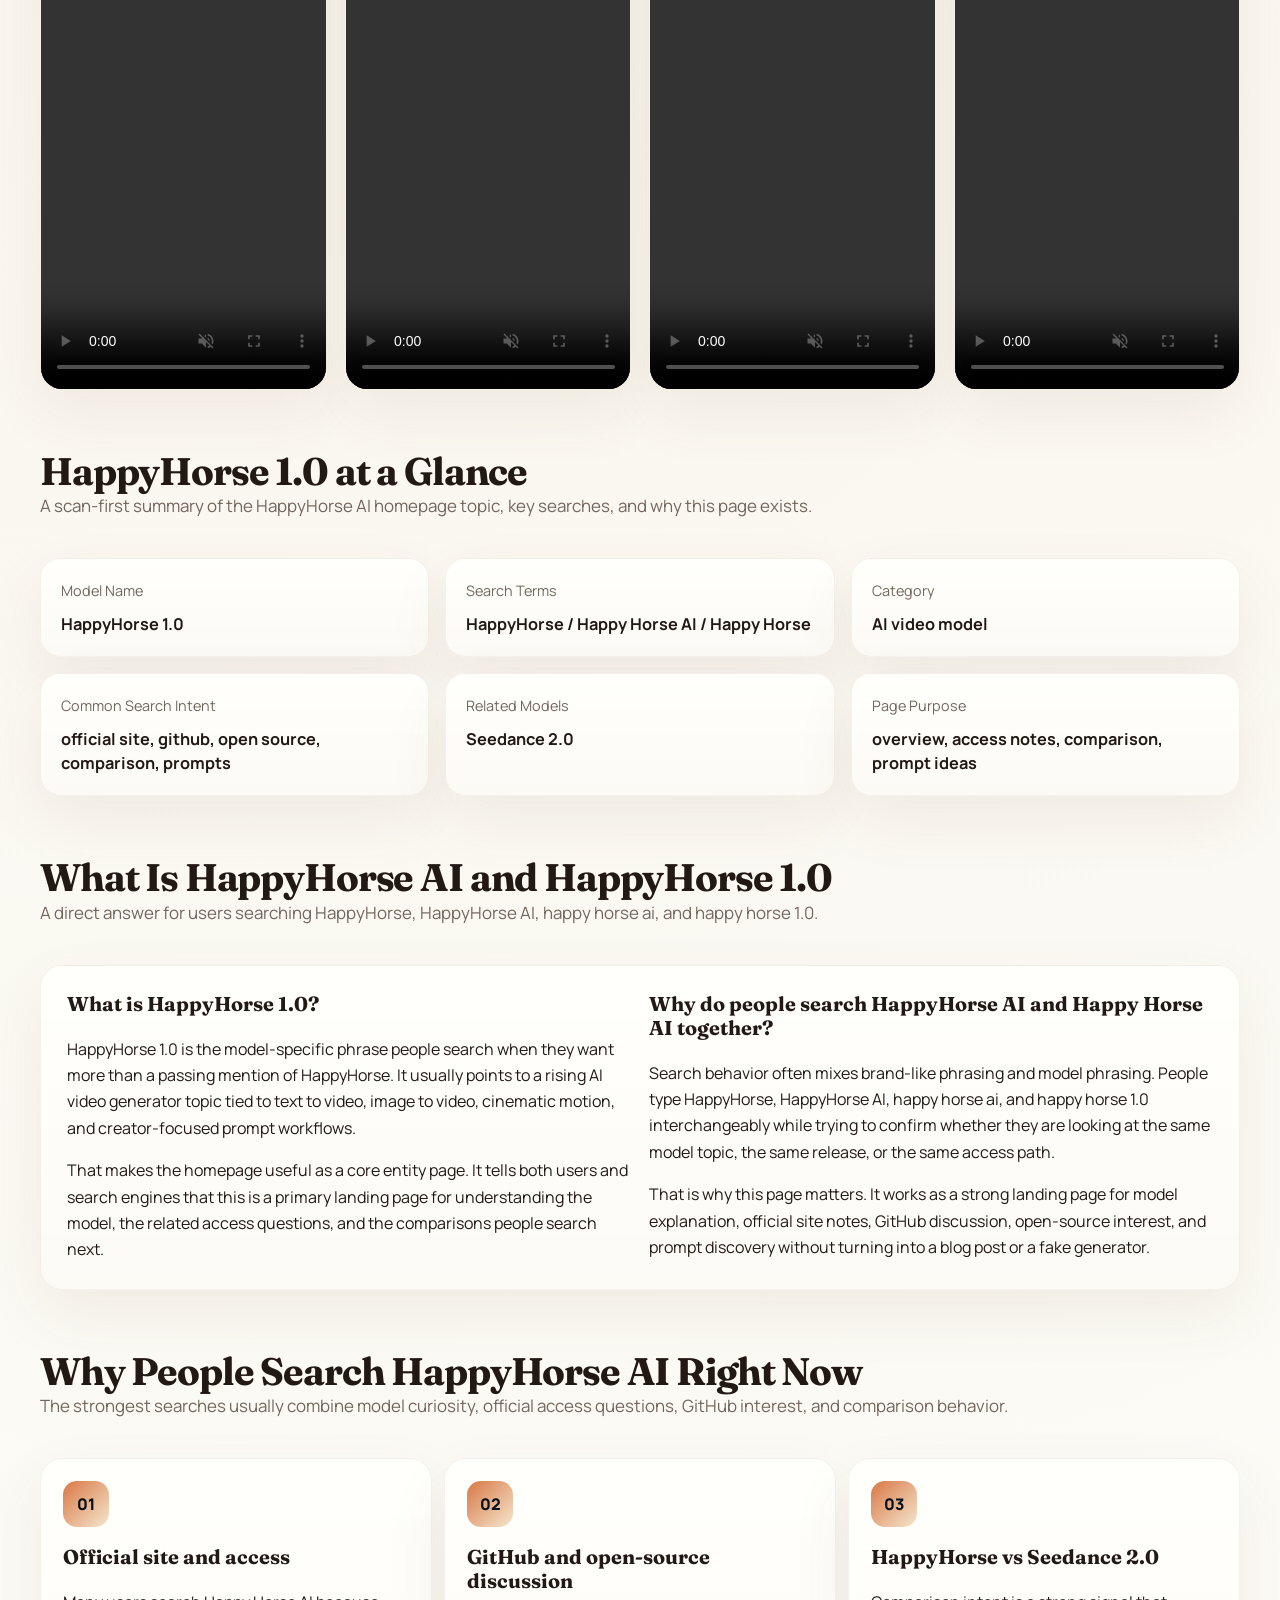
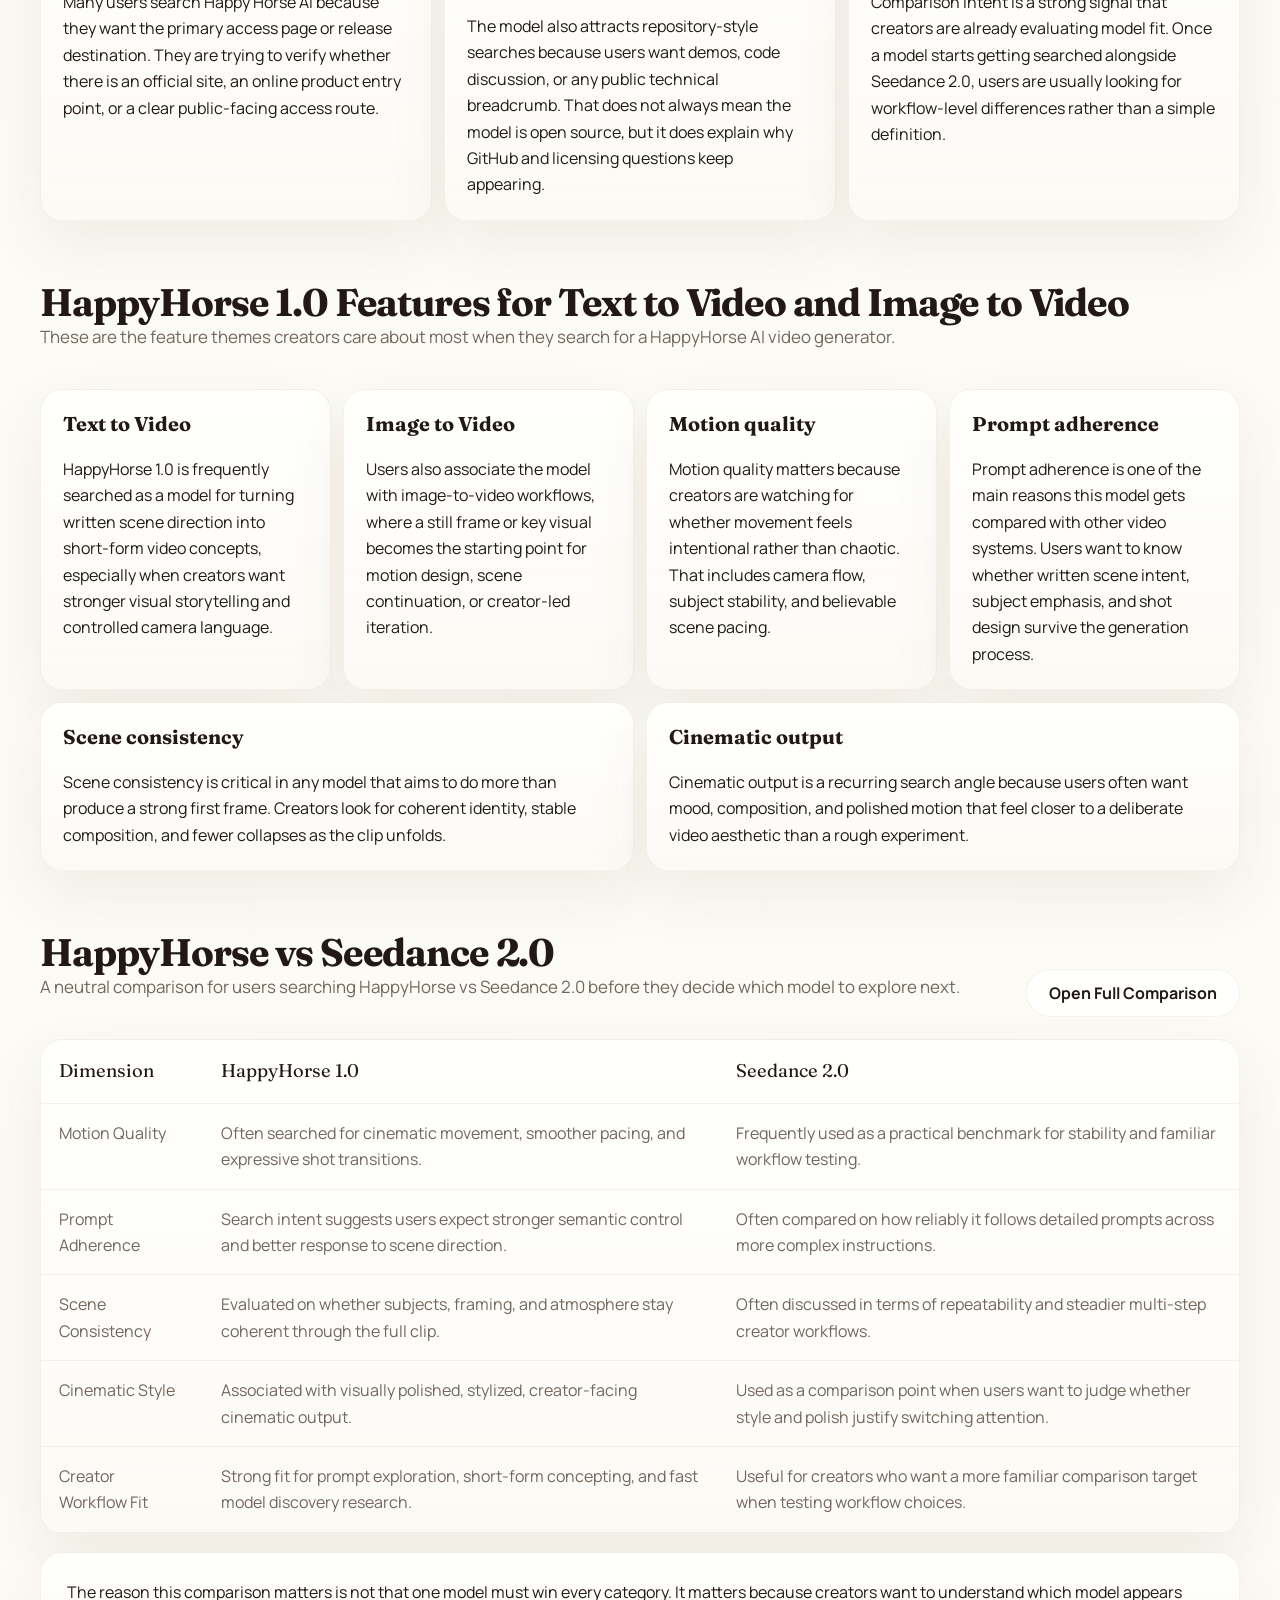
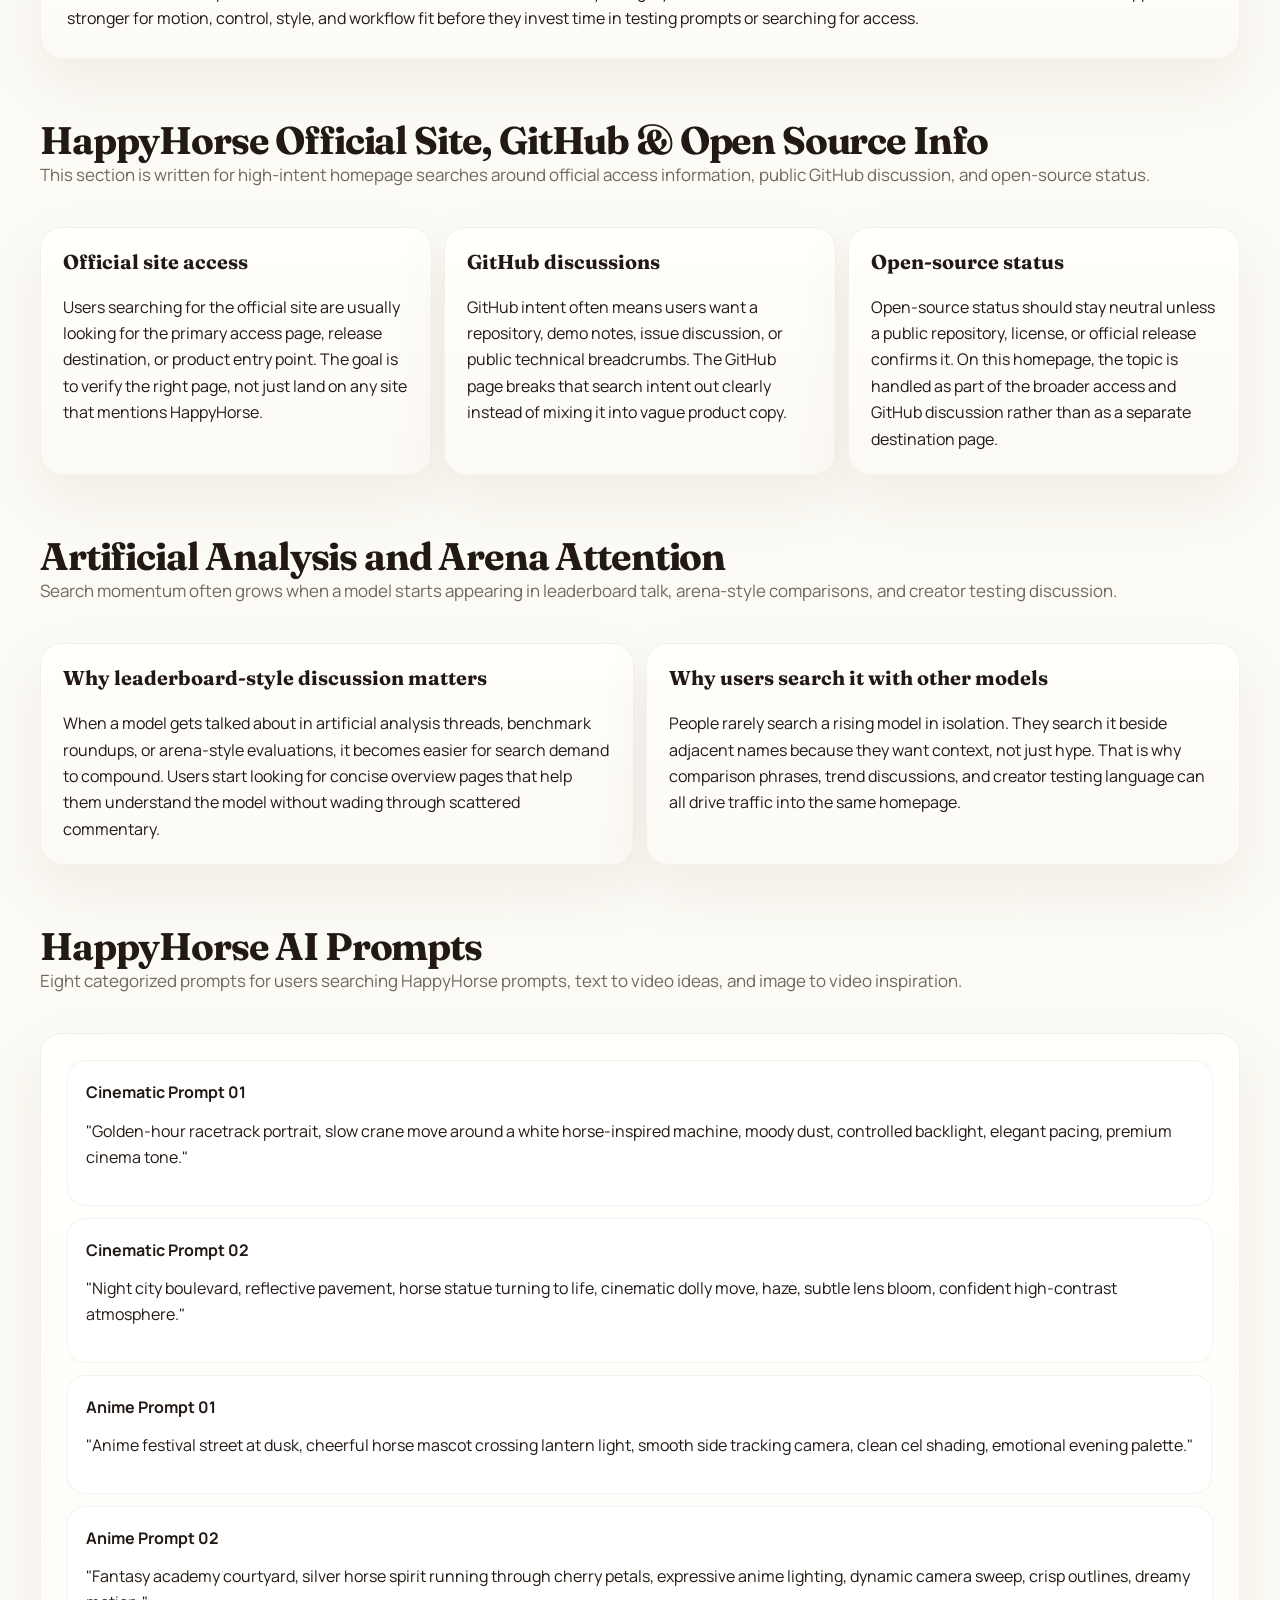
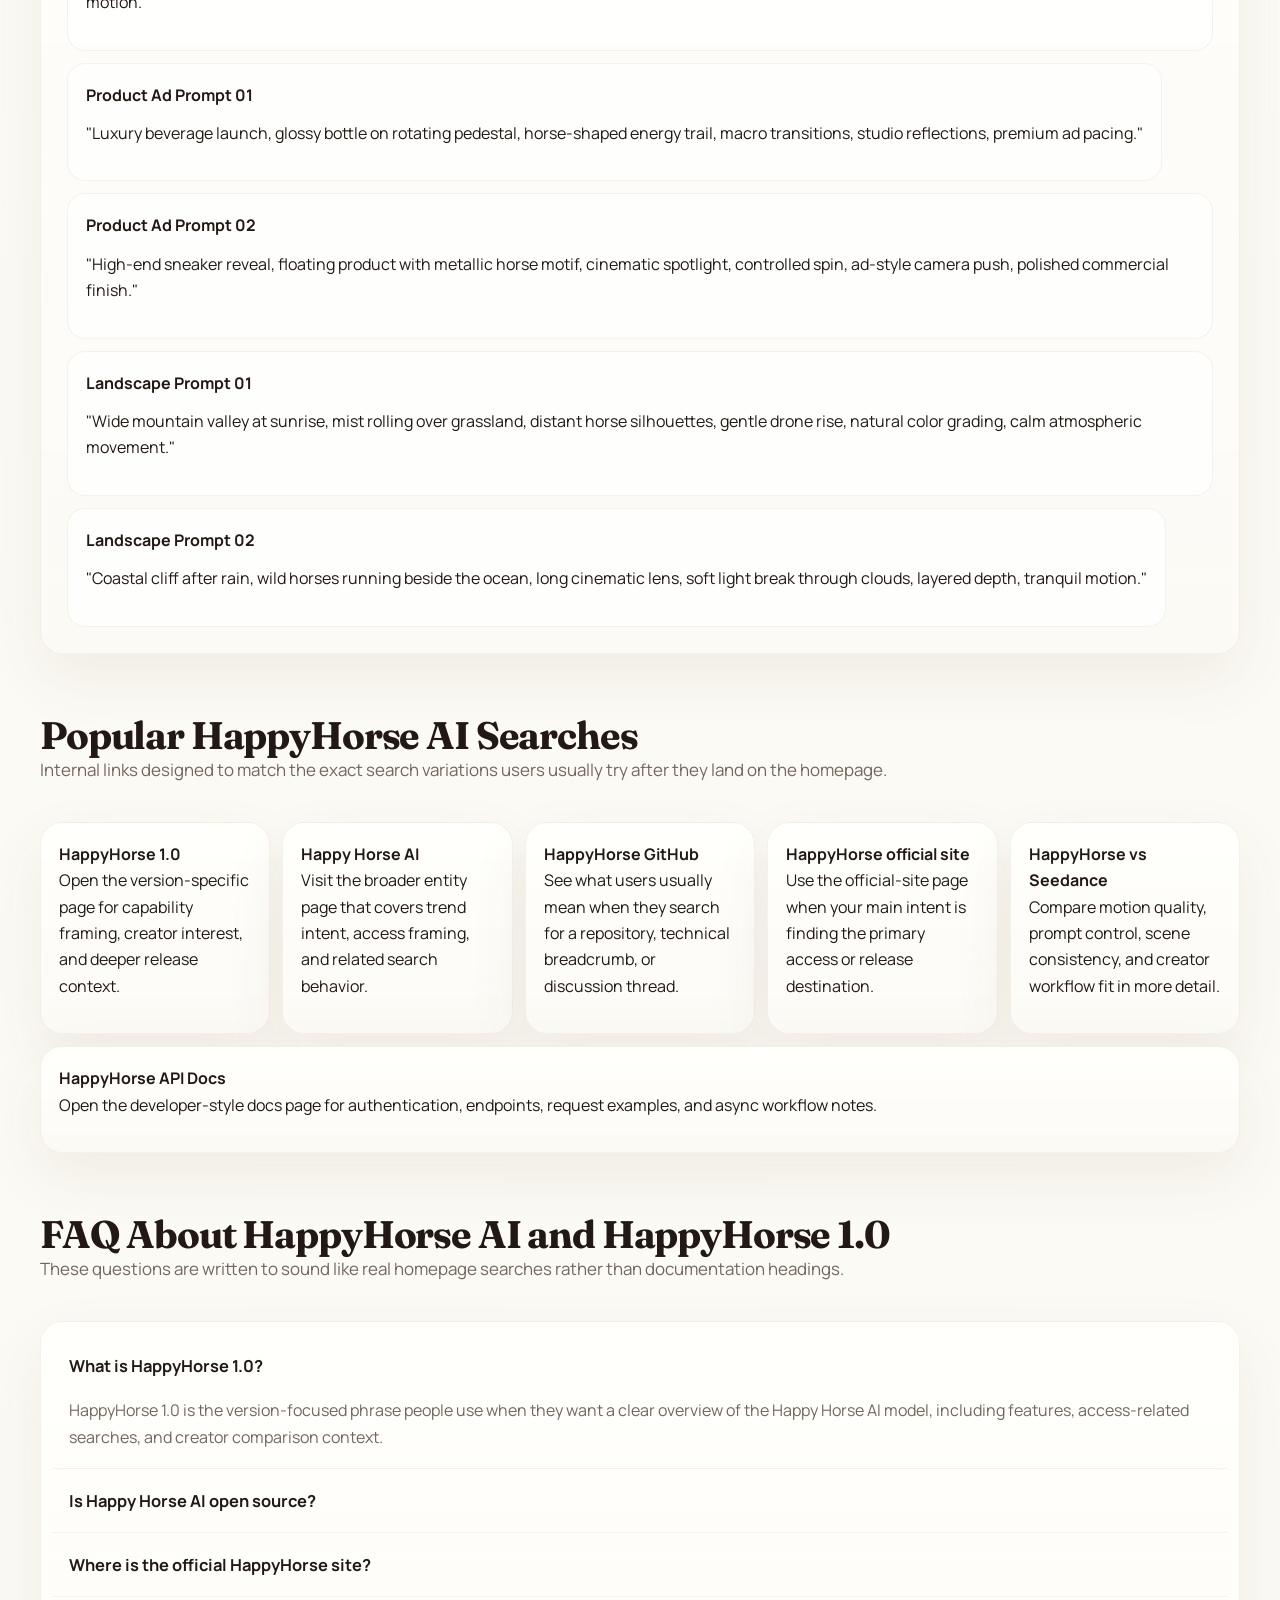
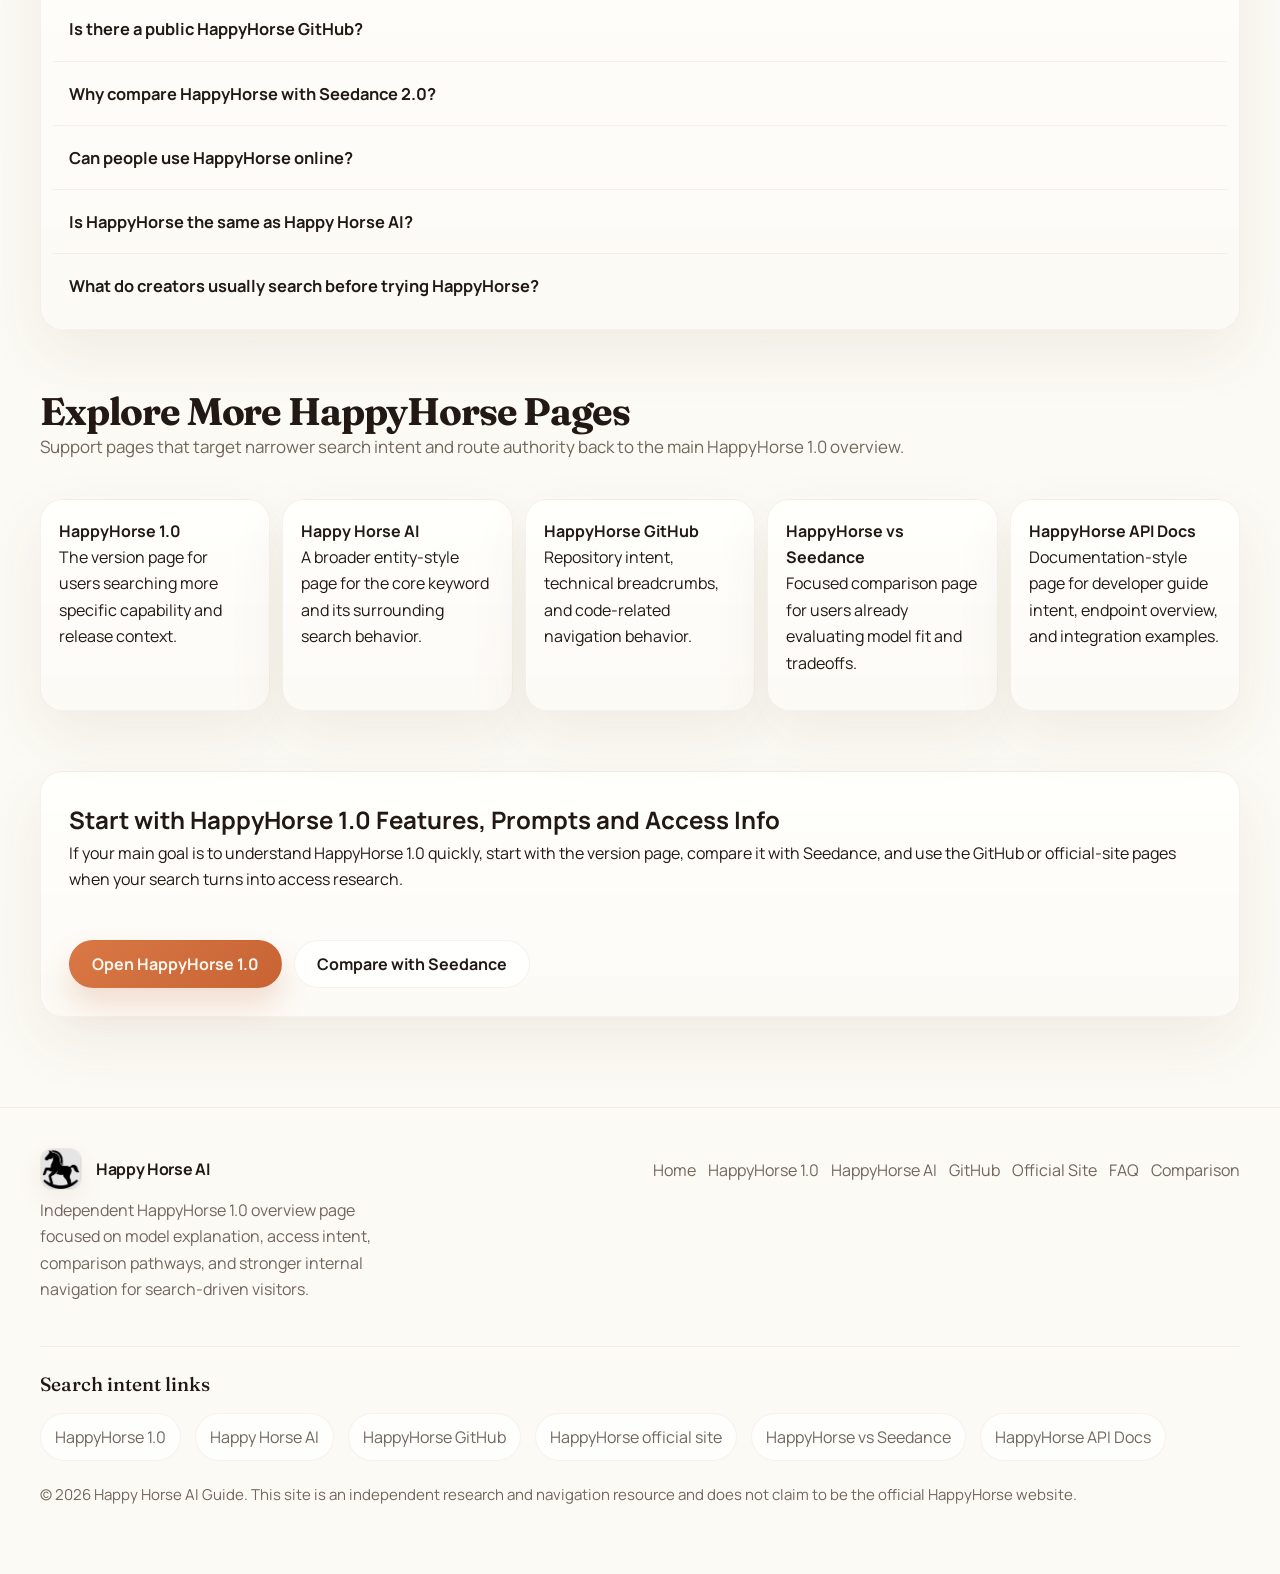
==== commit d160c423: "V1.6" ====
--- a/index.html
+++ b/index.html
@@ -125,6 +125,7 @@
           <a class="is-active" href="/">Home</a>
           <a href="/happyhorse-1-0/">HappyHorse 1.0</a>
           <a href="/happy-horse-ai/">HappyHorse AI</a>
+          <a href="/happyhorse-ai-video-generator/">AI Video Generator</a>
           <a href="/happyhorse-api-docs/">API Docs</a>
           <a href="/happyhorse-github/">GitHub</a>
           <a href="/happyhorse-official-site/">Official Site</a>
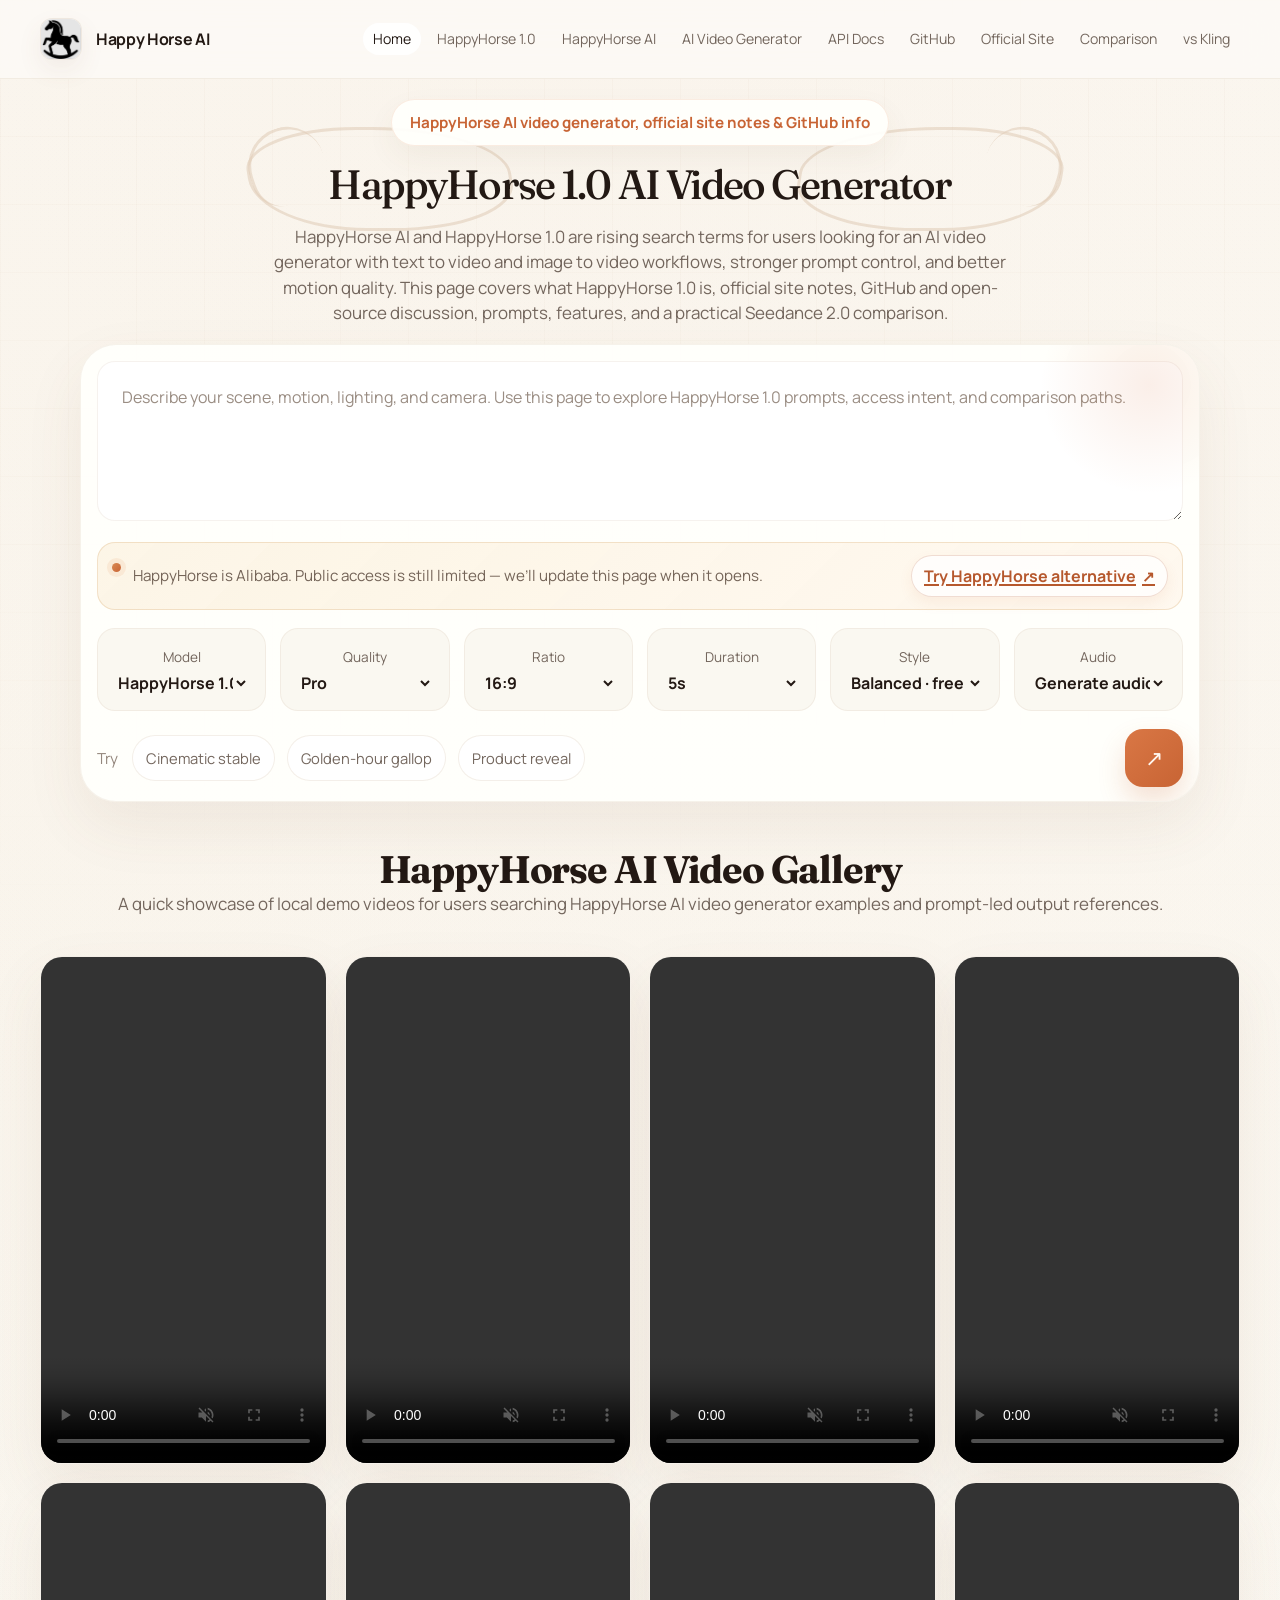
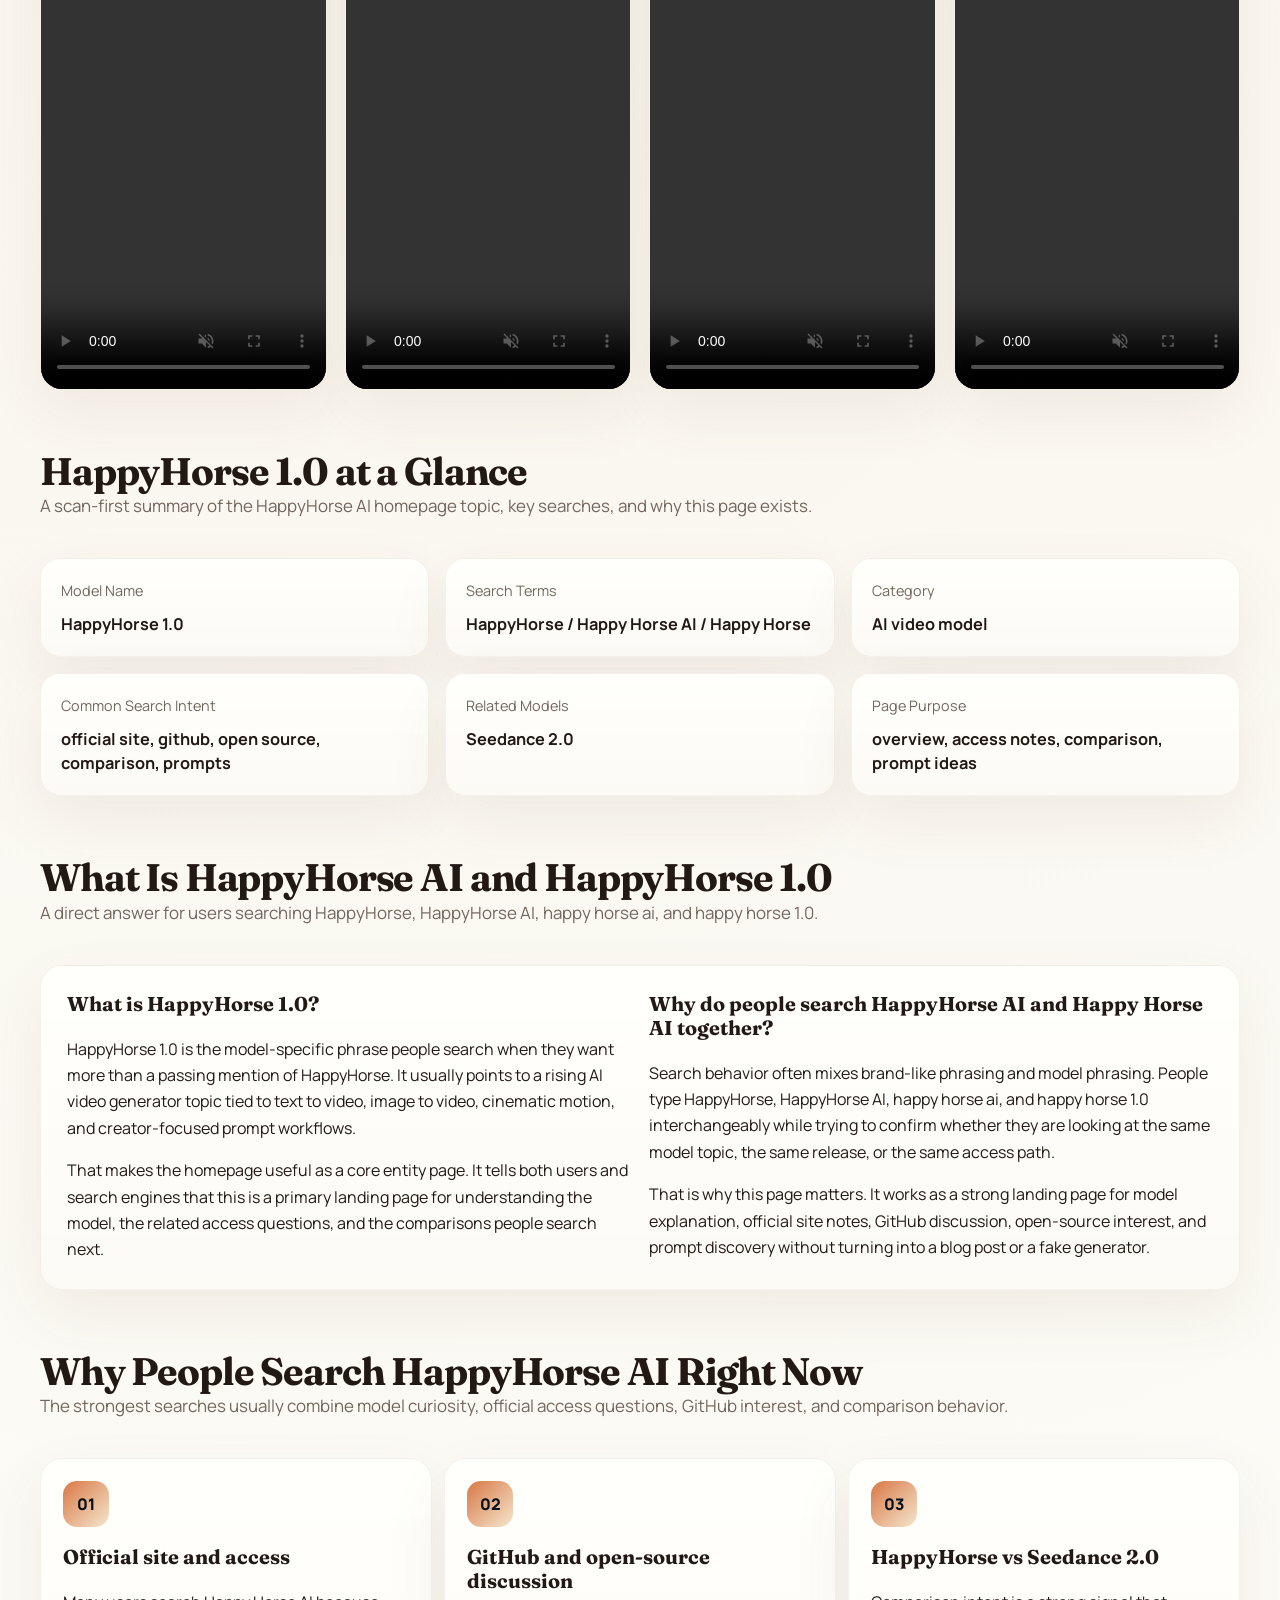
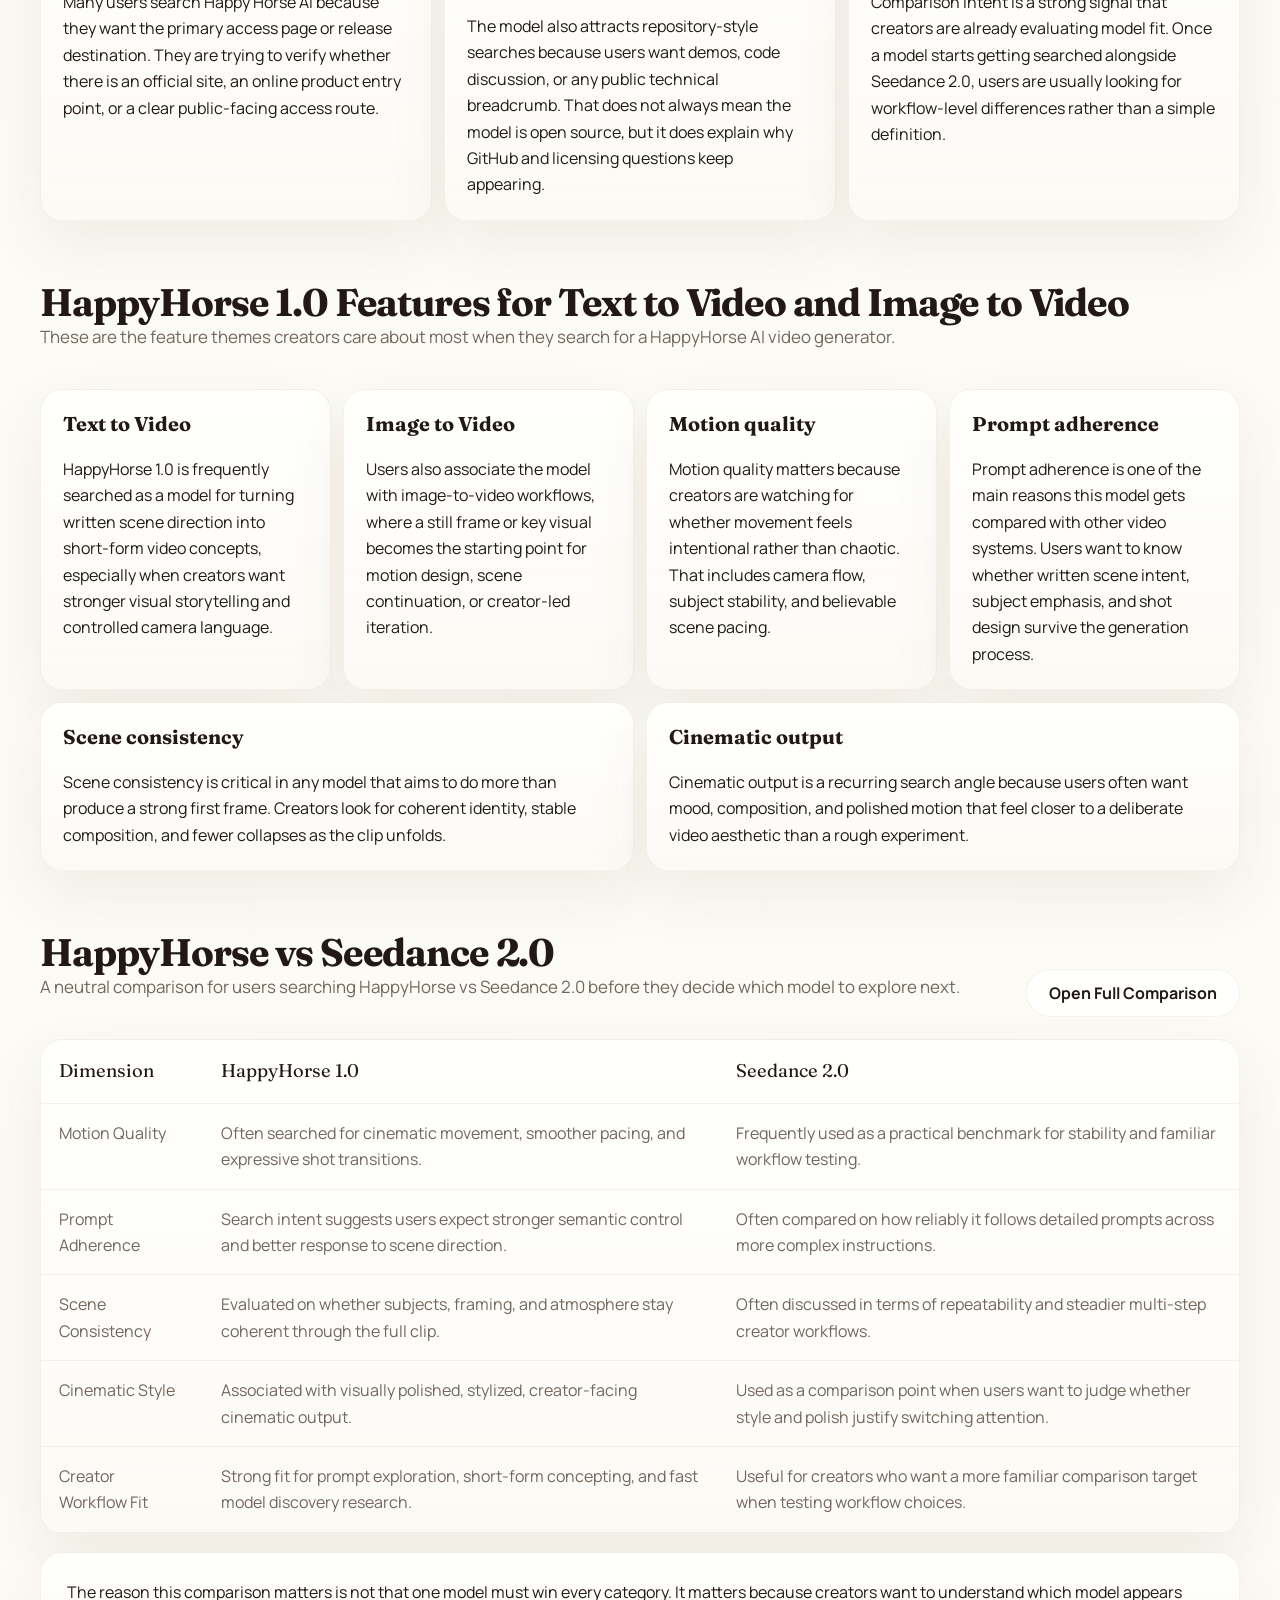
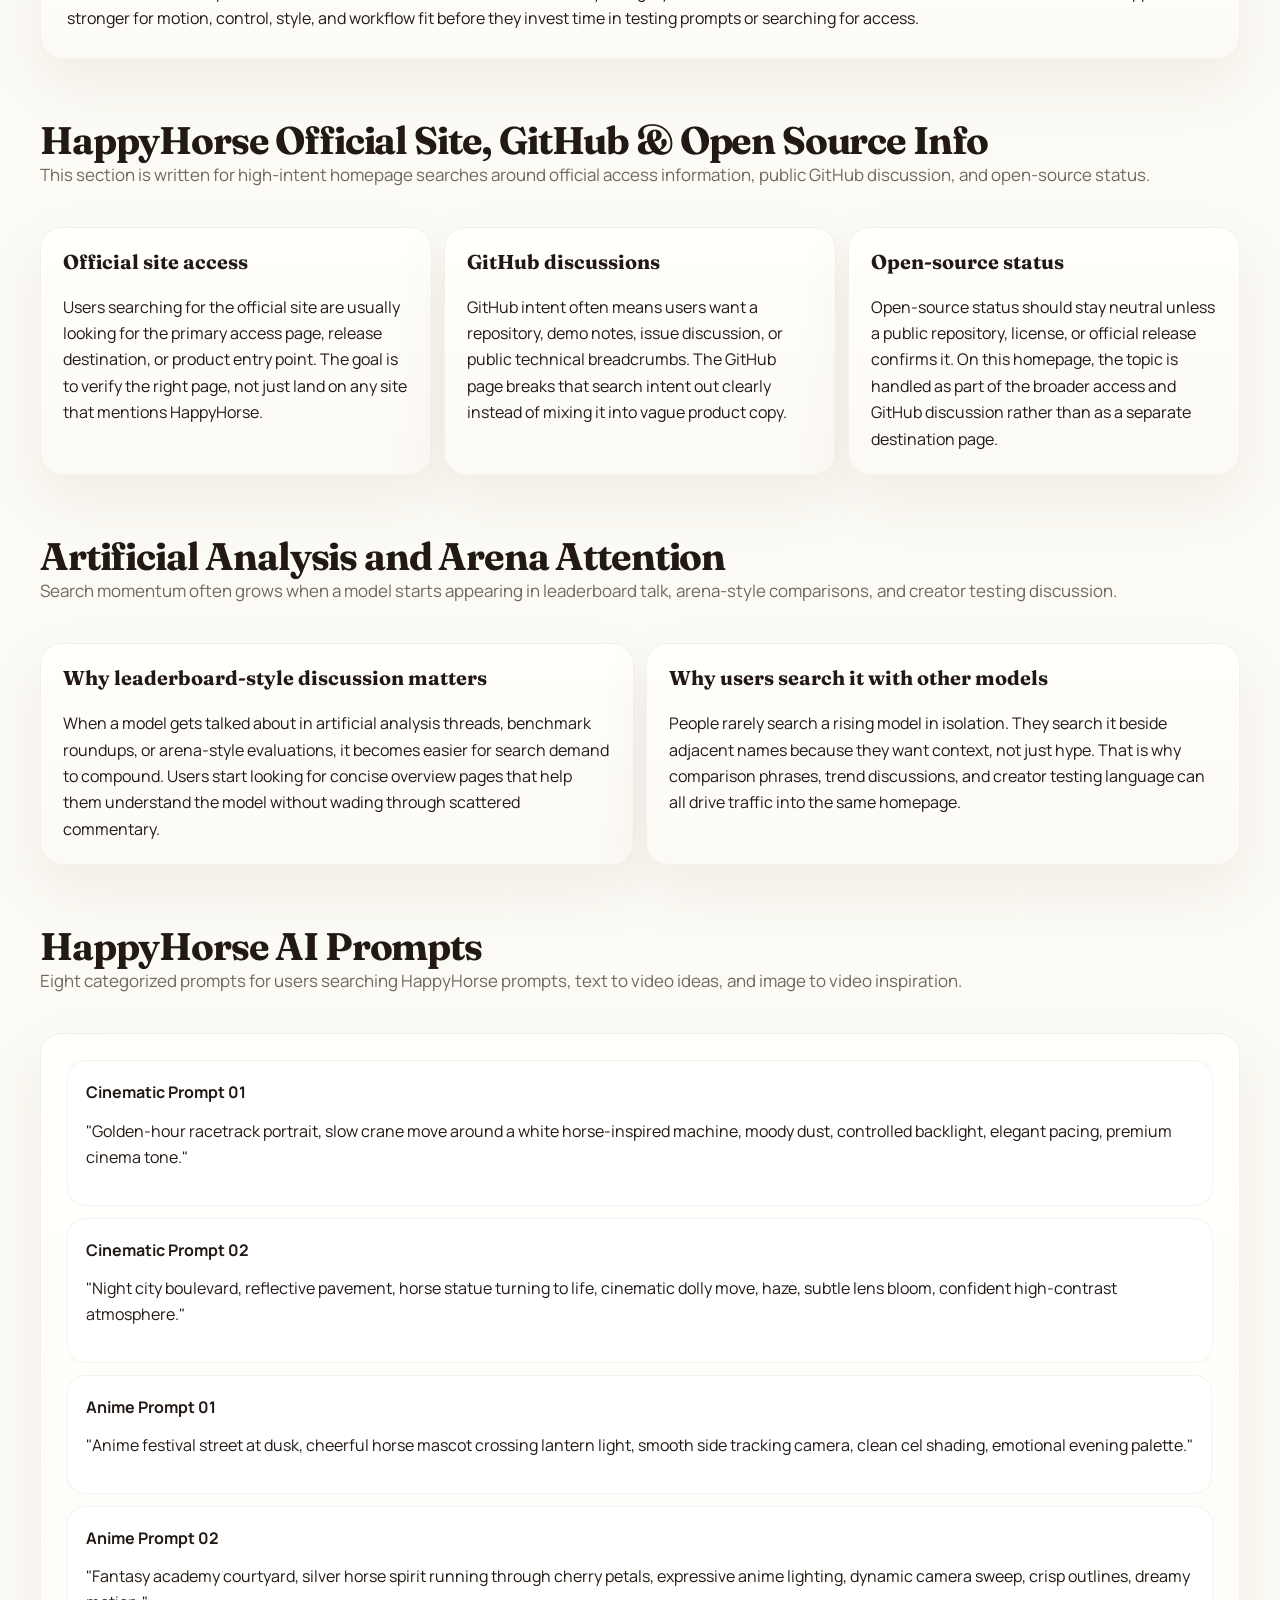
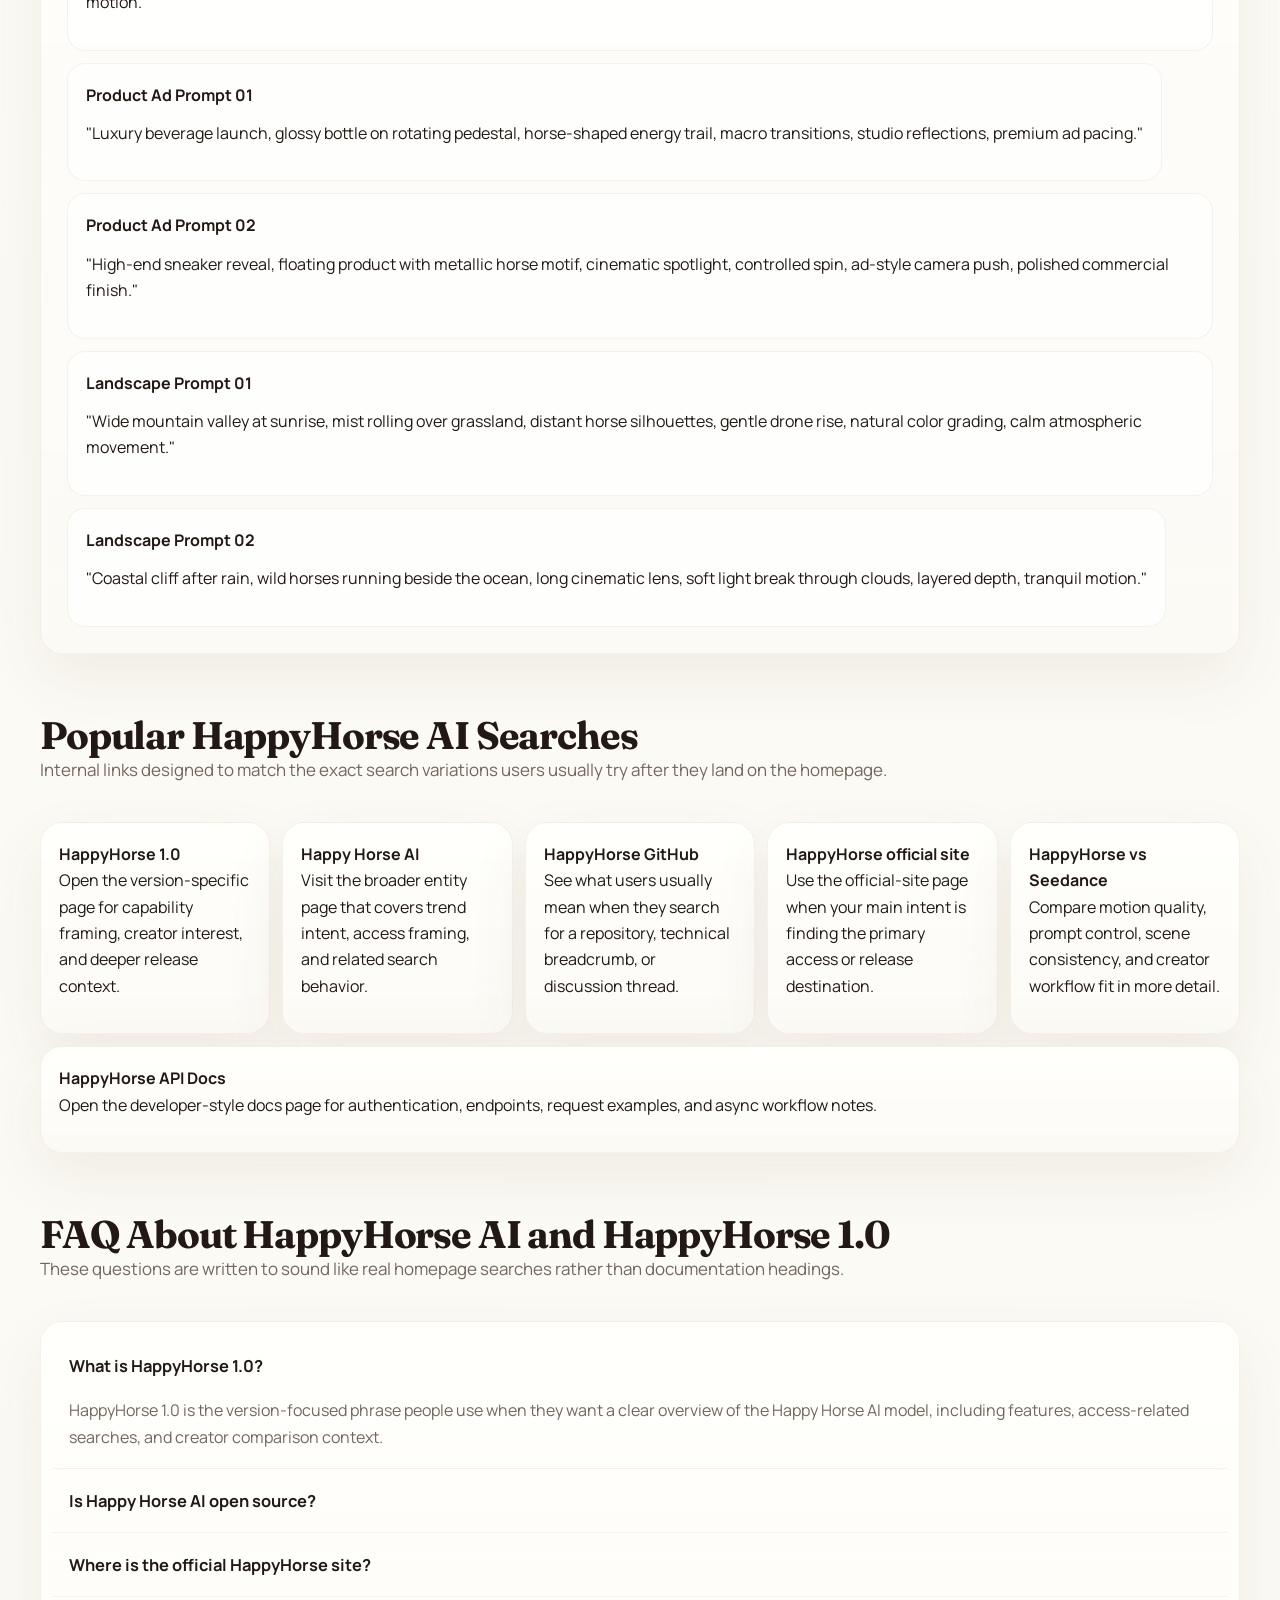
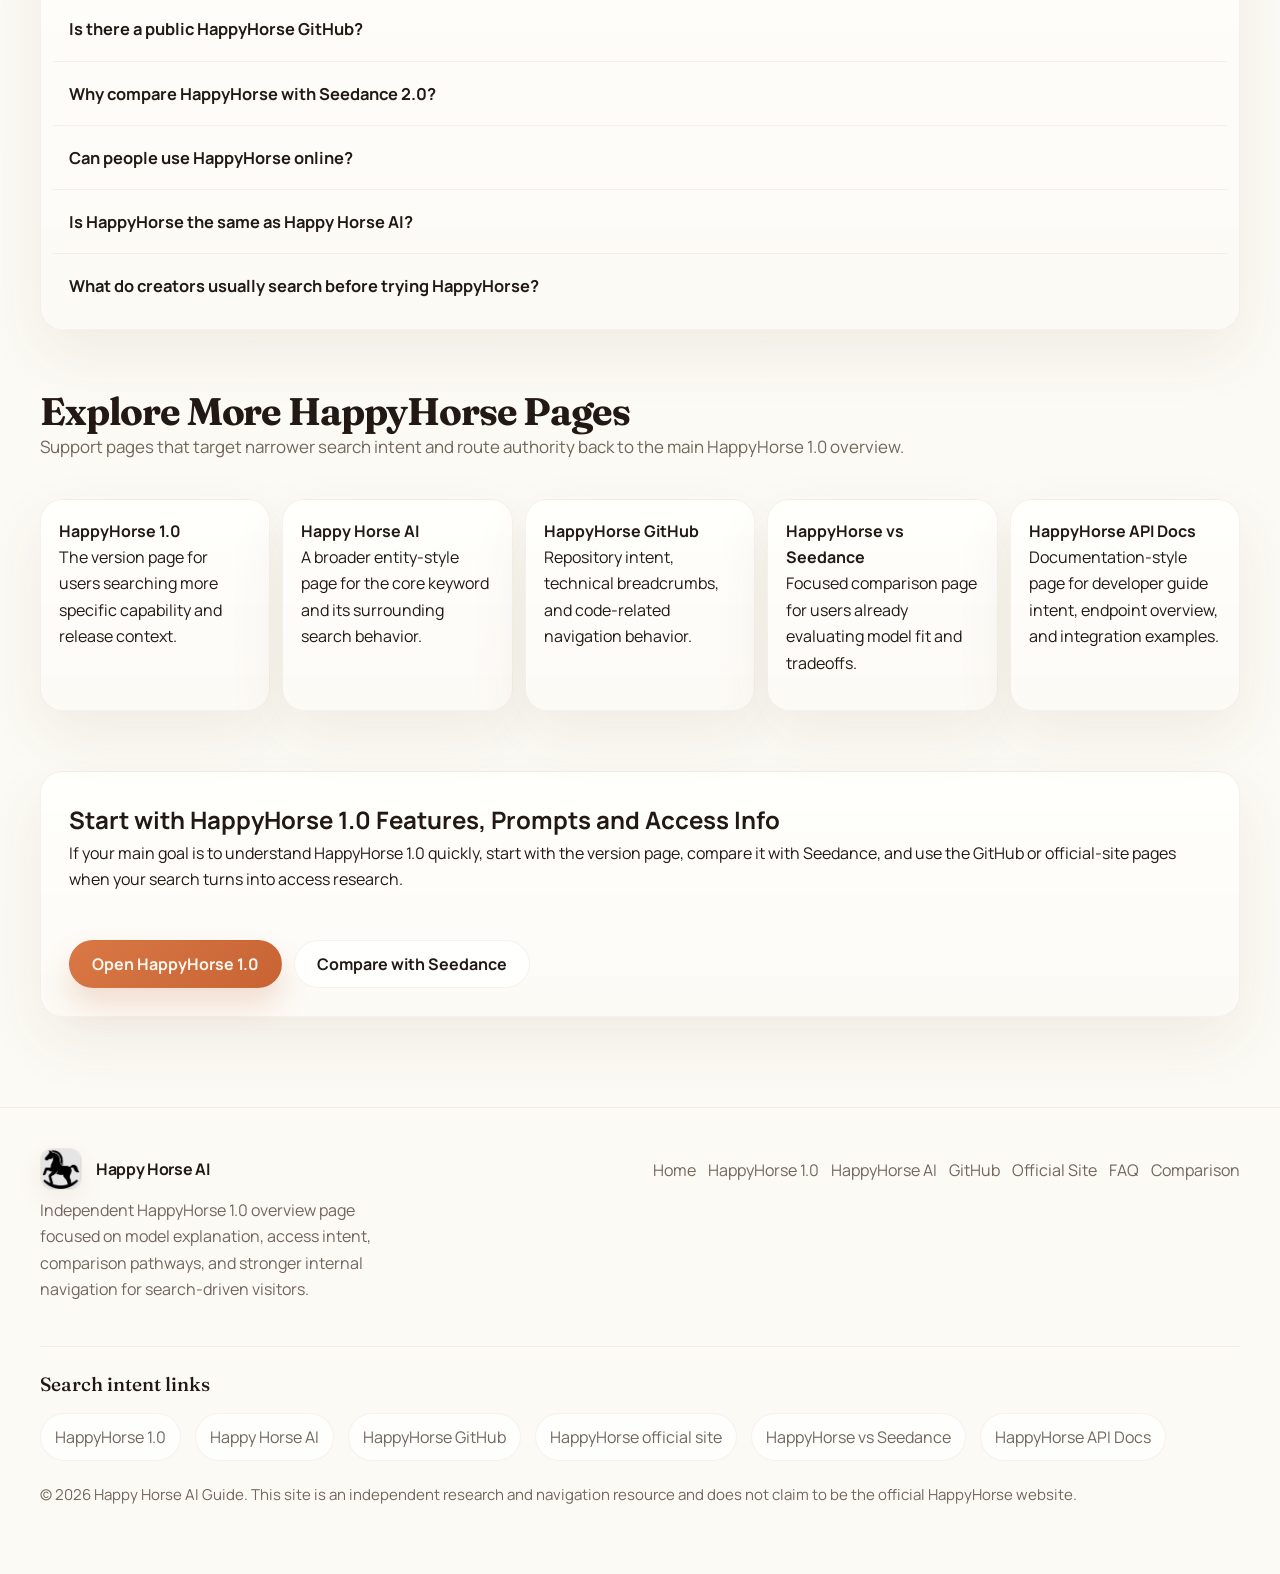
==== commit 381c8e0d: "V1.7" ====
--- a/index.html
+++ b/index.html
@@ -130,6 +130,7 @@
           <a href="/happyhorse-github/">GitHub</a>
           <a href="/happyhorse-official-site/">Official Site</a>
           <a href="/happyhorse-vs-seedance/">Comparison</a>
+          <a href="/happyhorse-vs-kling/">vs Kling</a>
         </nav>
       </div>
     </header>
--- a/style.css
+++ b/style.css
@@ -147,14 +147,16 @@
 .main-nav {
   display: flex;
   align-items: center;
-  gap: 10px;
+  gap: 6px;
 }
 
 .main-nav a {
-  padding: 10px 14px;
+  padding: 8px 10px;
   border-radius: 999px;
   color: var(--muted);
-  font-size: 0.95rem;
+  font-size: 0.88rem;
+  line-height: 1.2;
+  white-space: nowrap;
 }
 
 .main-nav a:hover,
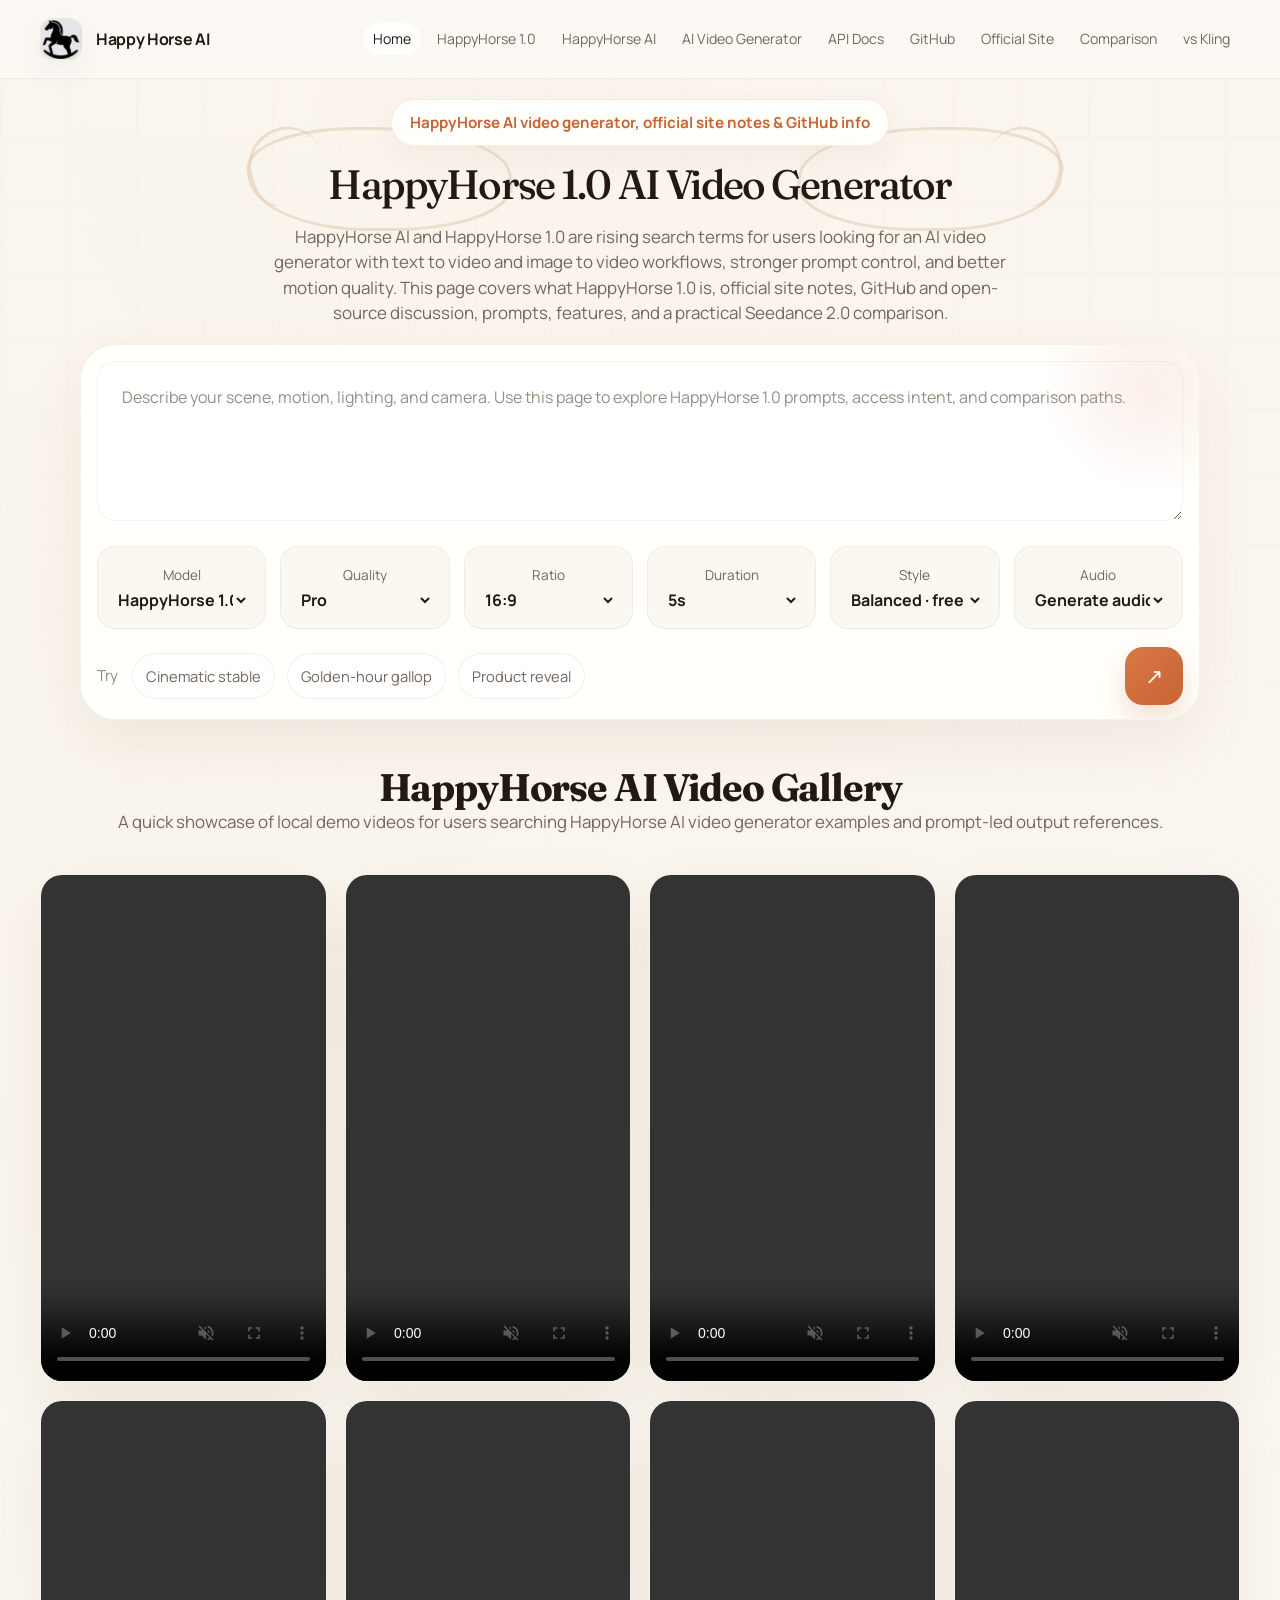
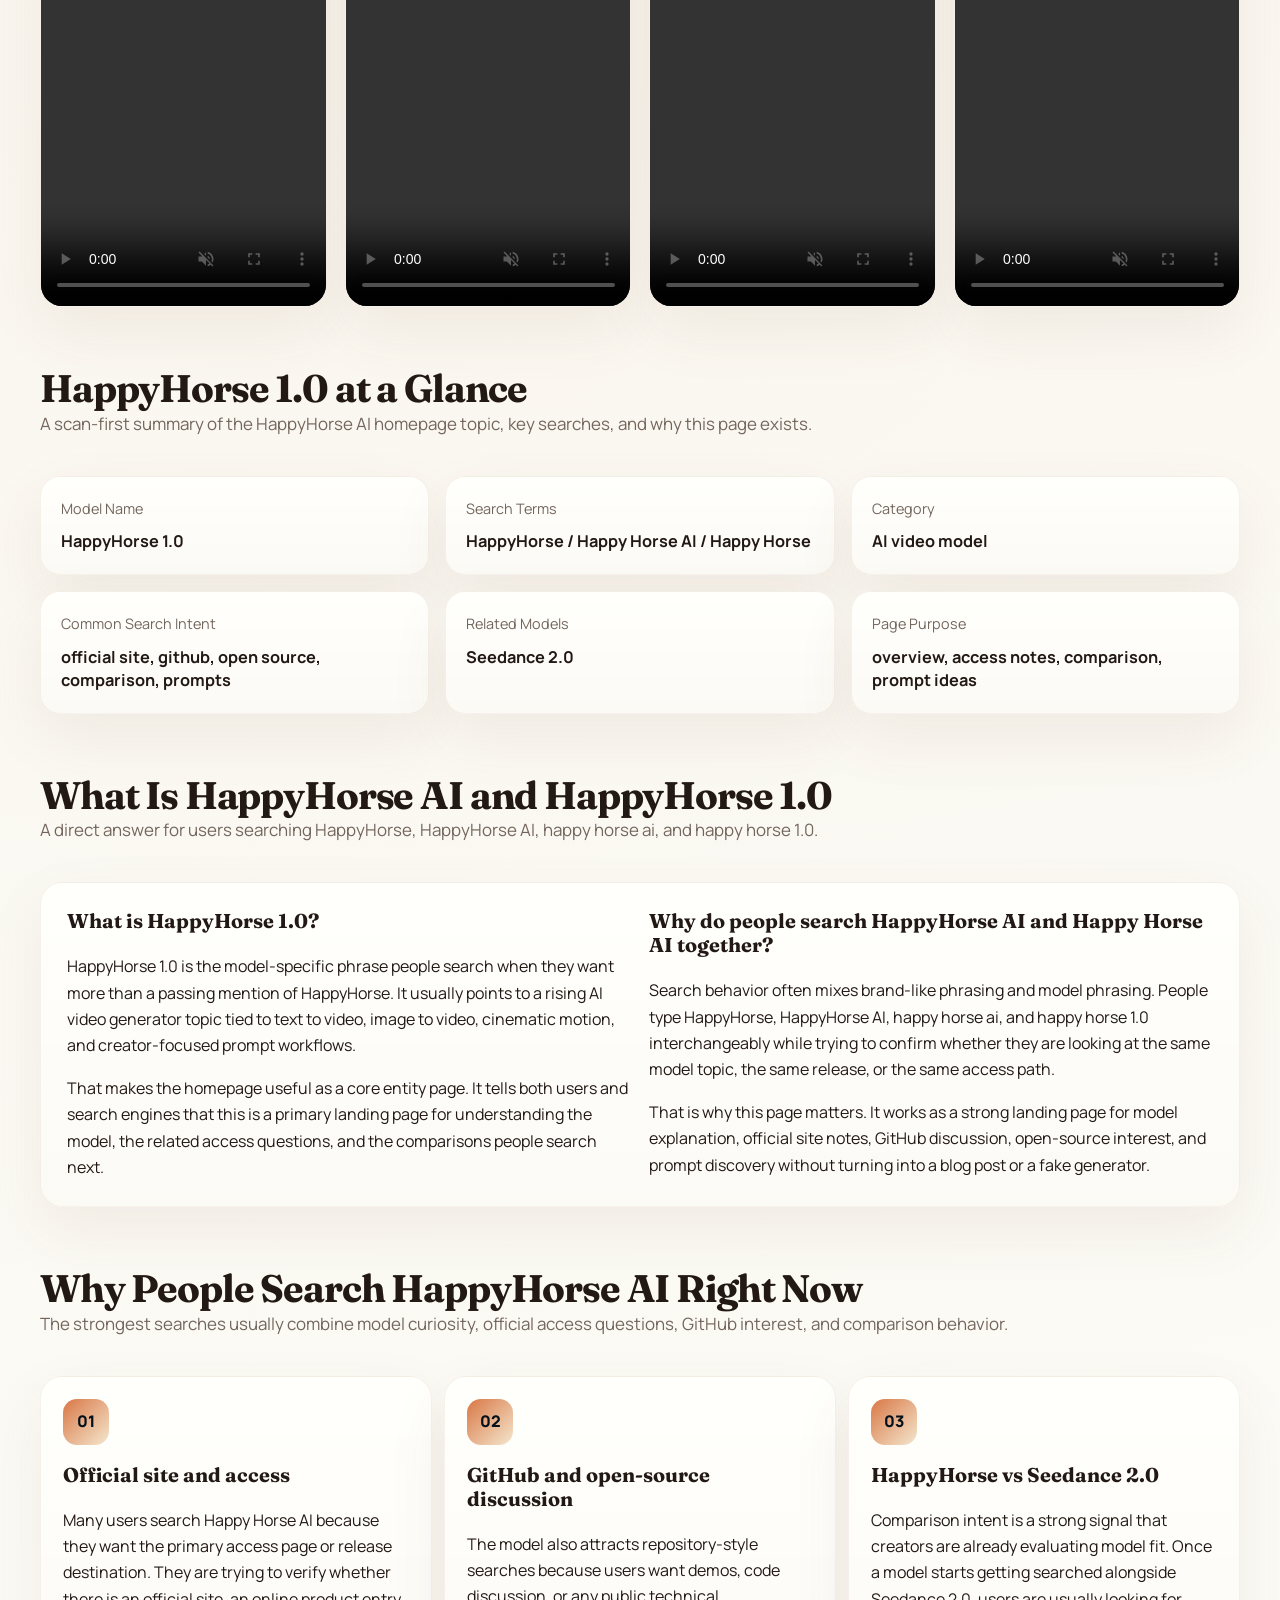
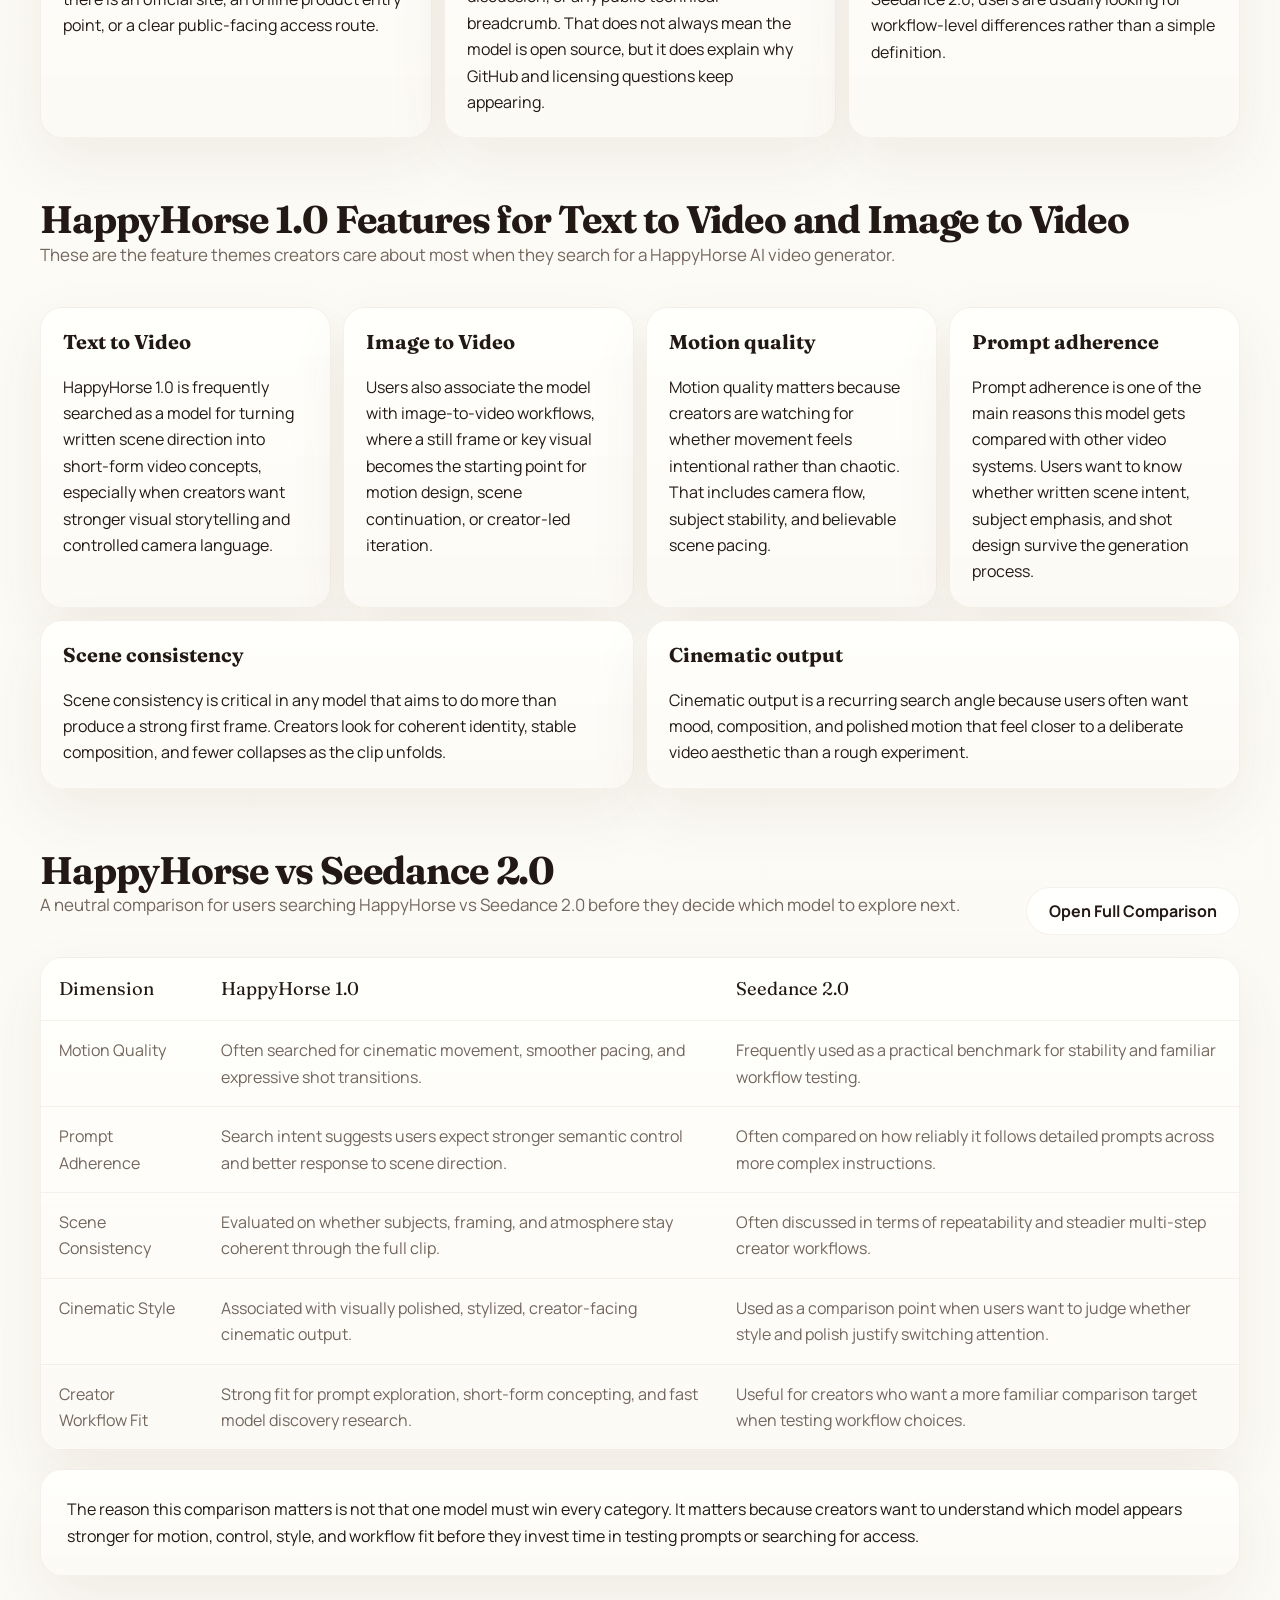
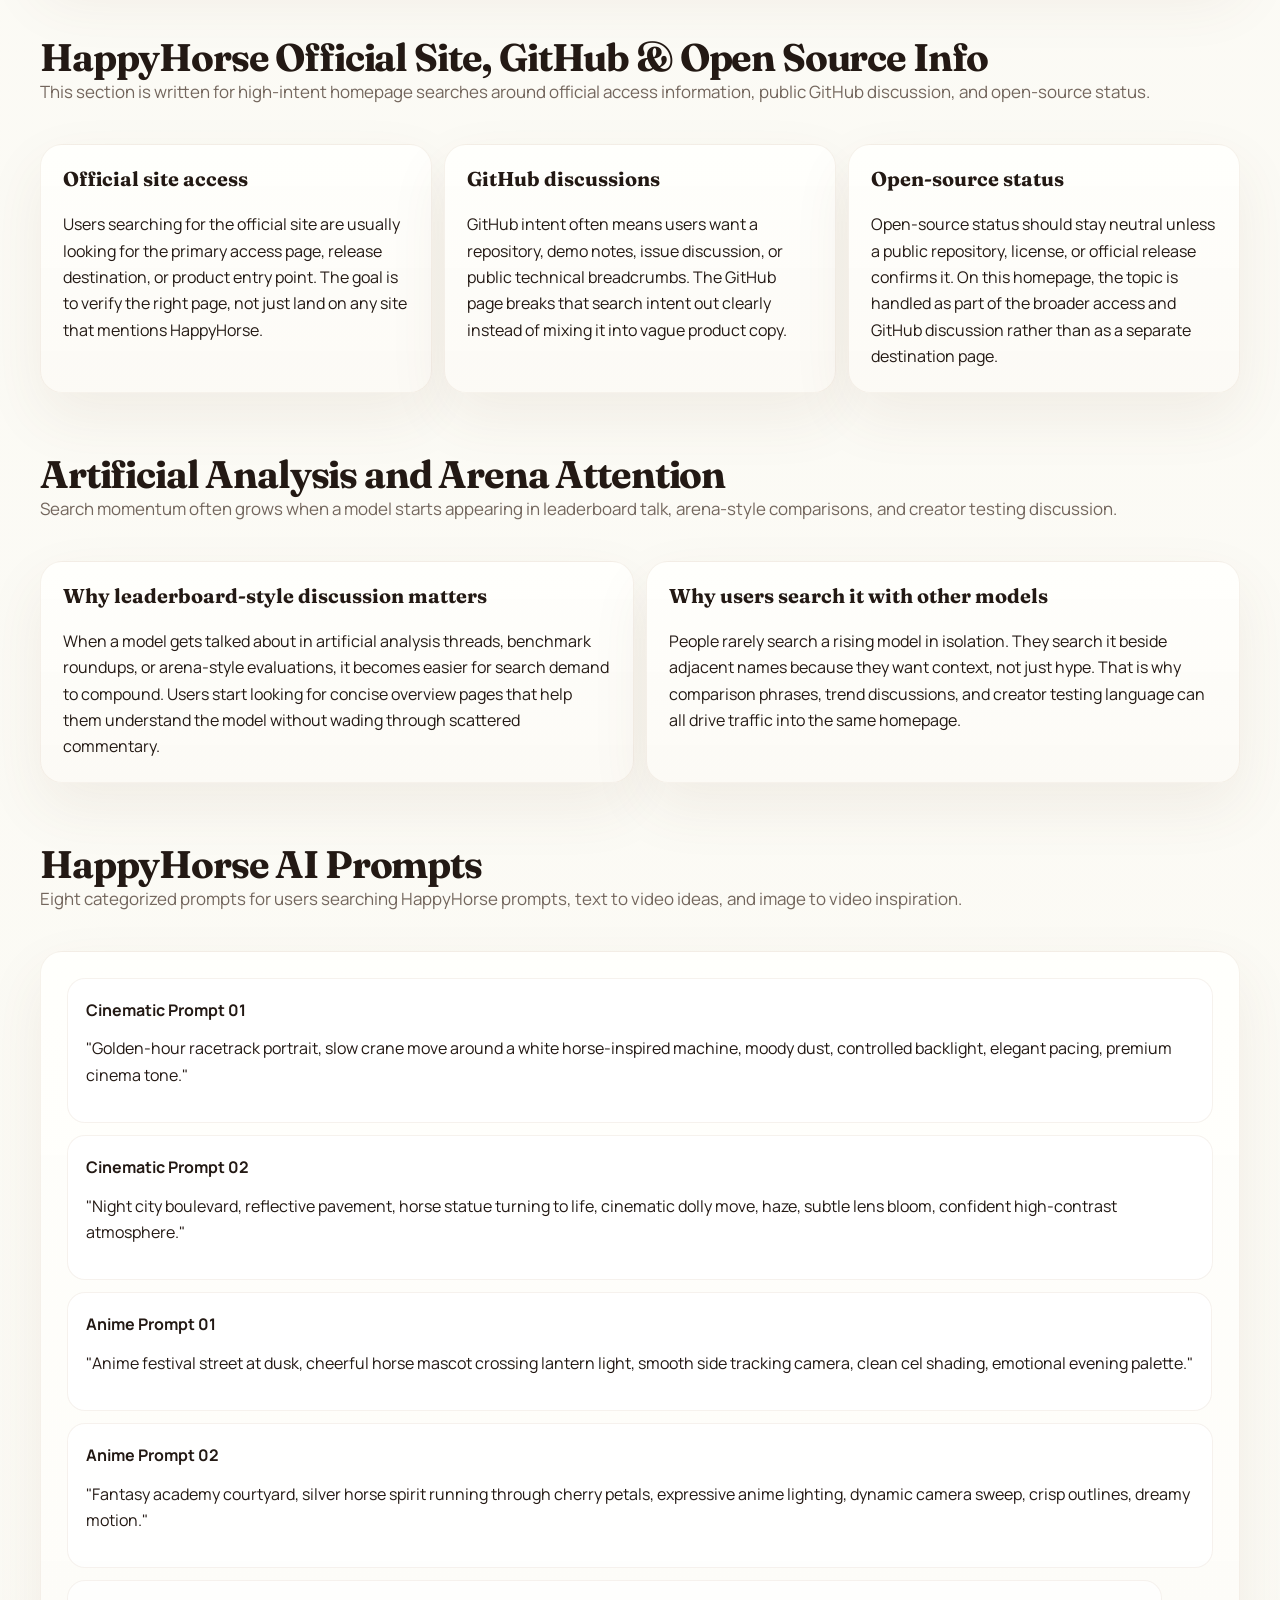
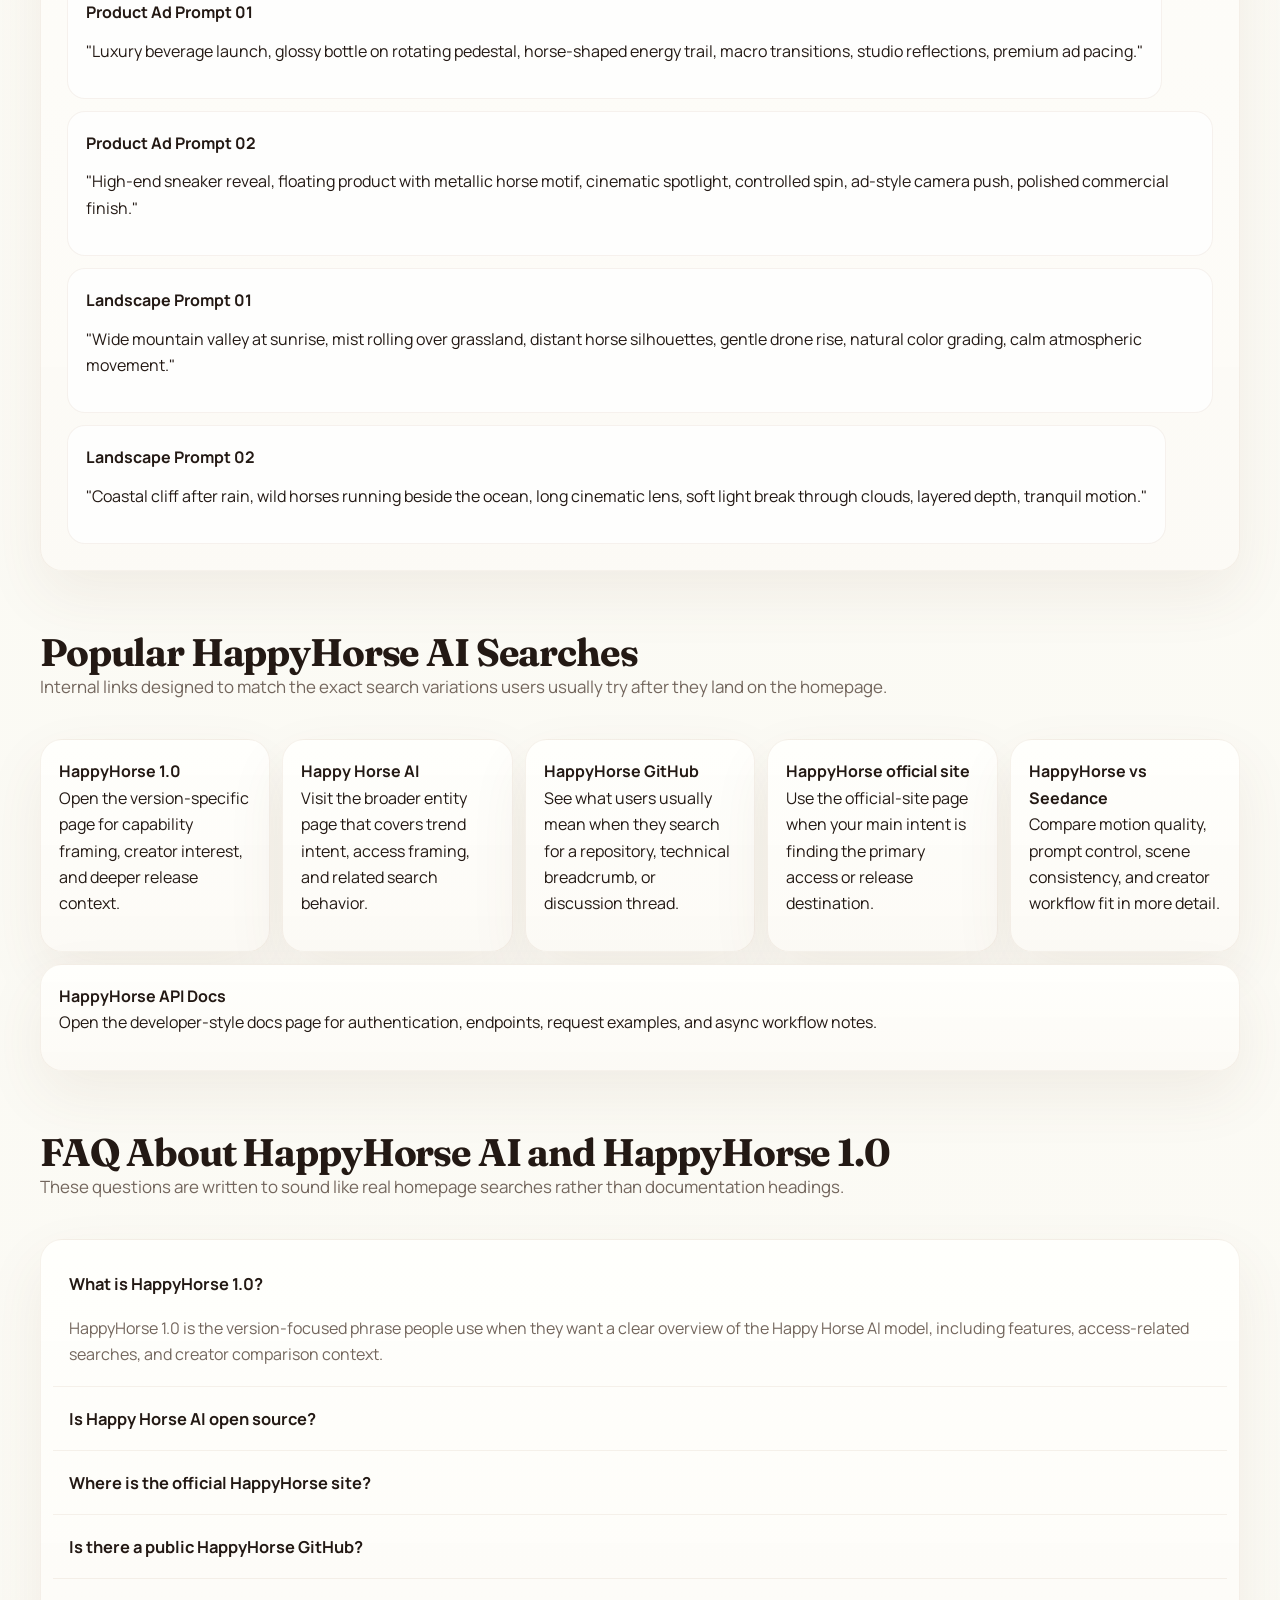
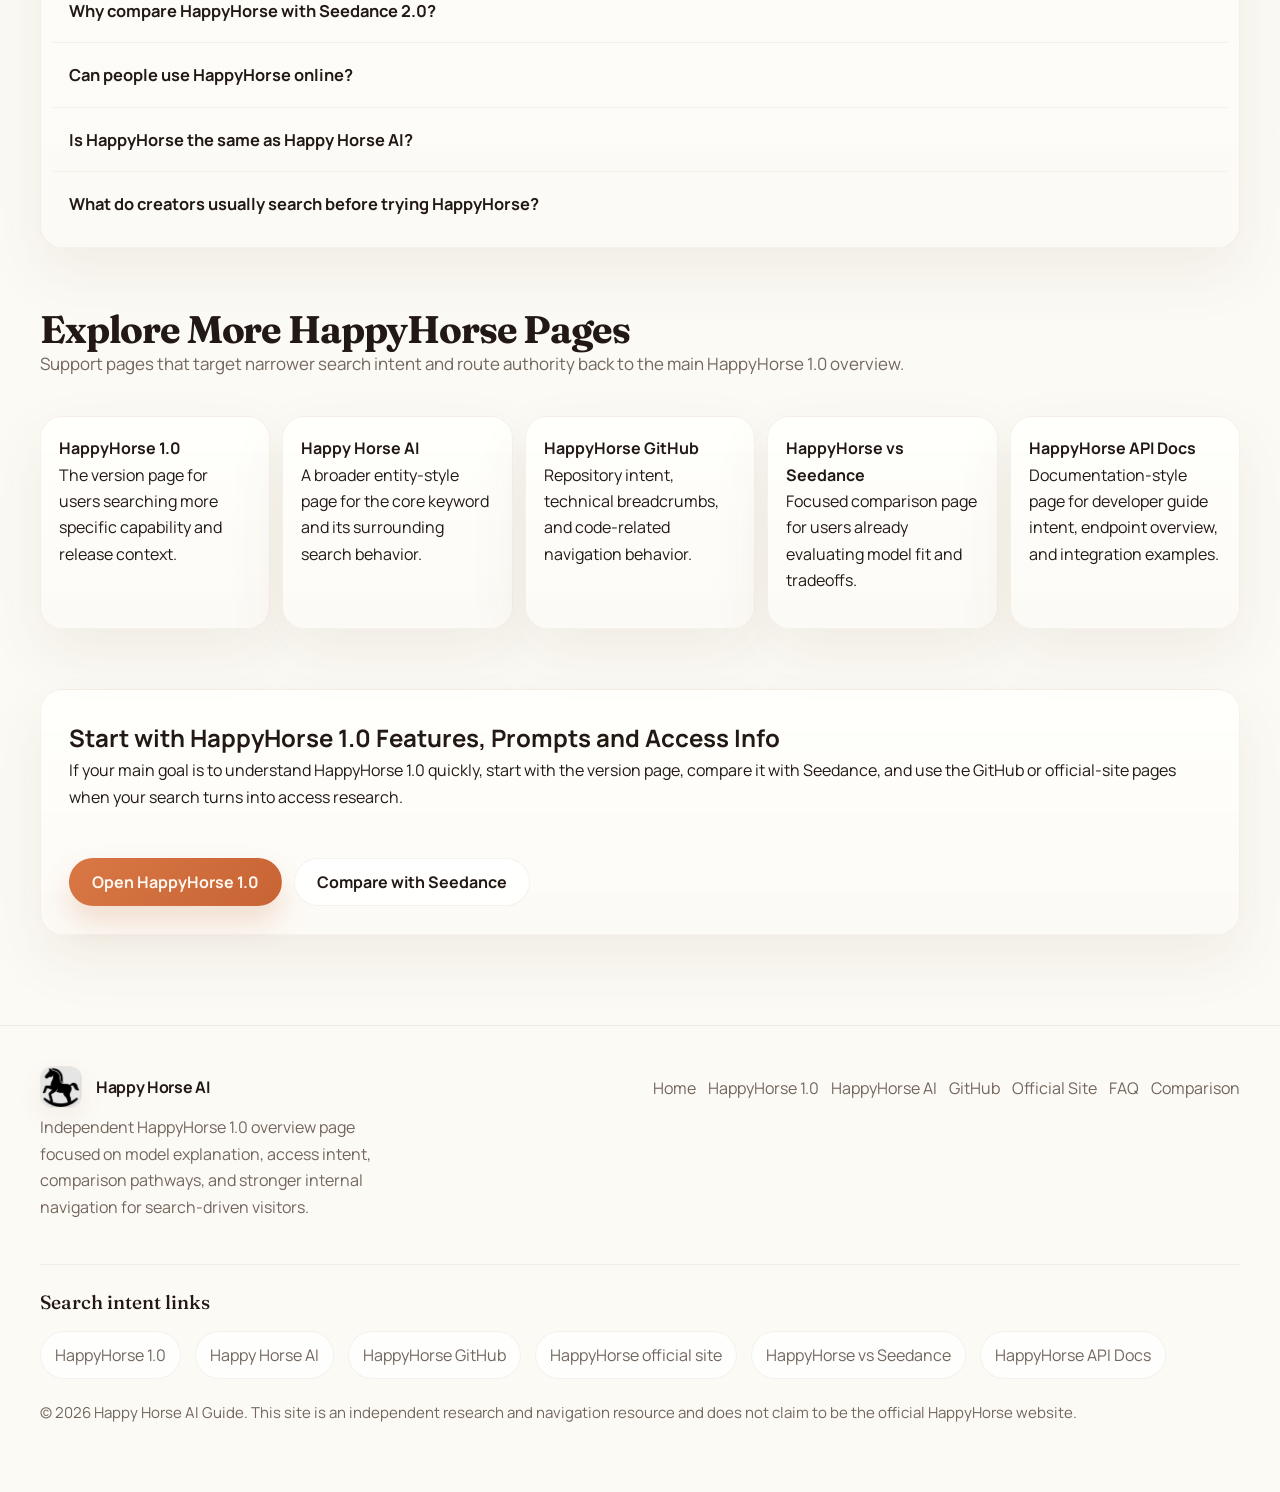
==== commit 54e5a667: "V1.9" ====
--- a/index.html
+++ b/index.html
@@ -154,13 +154,6 @@
             <aside class="hero-panel hero-panel-wide" aria-label="HappyHorse prompt exploration interface">
               <label class="sr-only" for="prompt-preview">Example HappyHorse prompt</label>
               <textarea id="prompt-preview" class="prompt-box" placeholder="Describe your scene, motion, lighting, and camera. Use this page to explore HappyHorse 1.0 prompts, access intent, and comparison paths."></textarea>
-              <div class="hero-access-notice" aria-label="HappyHorse access notice">
-                <span class="hero-access-dot" aria-hidden="true"></span>
-                <div class="hero-access-body">
-                  <p class="hero-access-copy">HappyHorse is Alibaba. Public access is still limited — we’ll update this page when it opens.</p>
-                  <a class="hero-access-link" href="https://www.aicovea.com/happyhorse-alternative/" target="_blank" rel="noopener noreferrer">Try HappyHorse alternative</a>
-                </div>
-              </div>
               <div class="tool-grid tool-grid-six">
                 <label class="control" for="hero-model">
                   <span class="control-label">Model</span>
@@ -206,7 +199,7 @@
                   <a class="chip" href="#prompts">Golden-hour gallop</a>
                   <a class="chip" href="#prompts">Product reveal</a>
                 </div>
-                <a class="hero-submit" href="#prompts" aria-label="Explore HappyHorse prompts">↗</a>
+                <a class="hero-submit" href="https://www.aicovea.com/happyhorse-style-video-generator" target="_blank" rel="noopener noreferrer" aria-label="Open HappyHorse style video generator">↗</a>
               </div>
             </aside>
           </div>
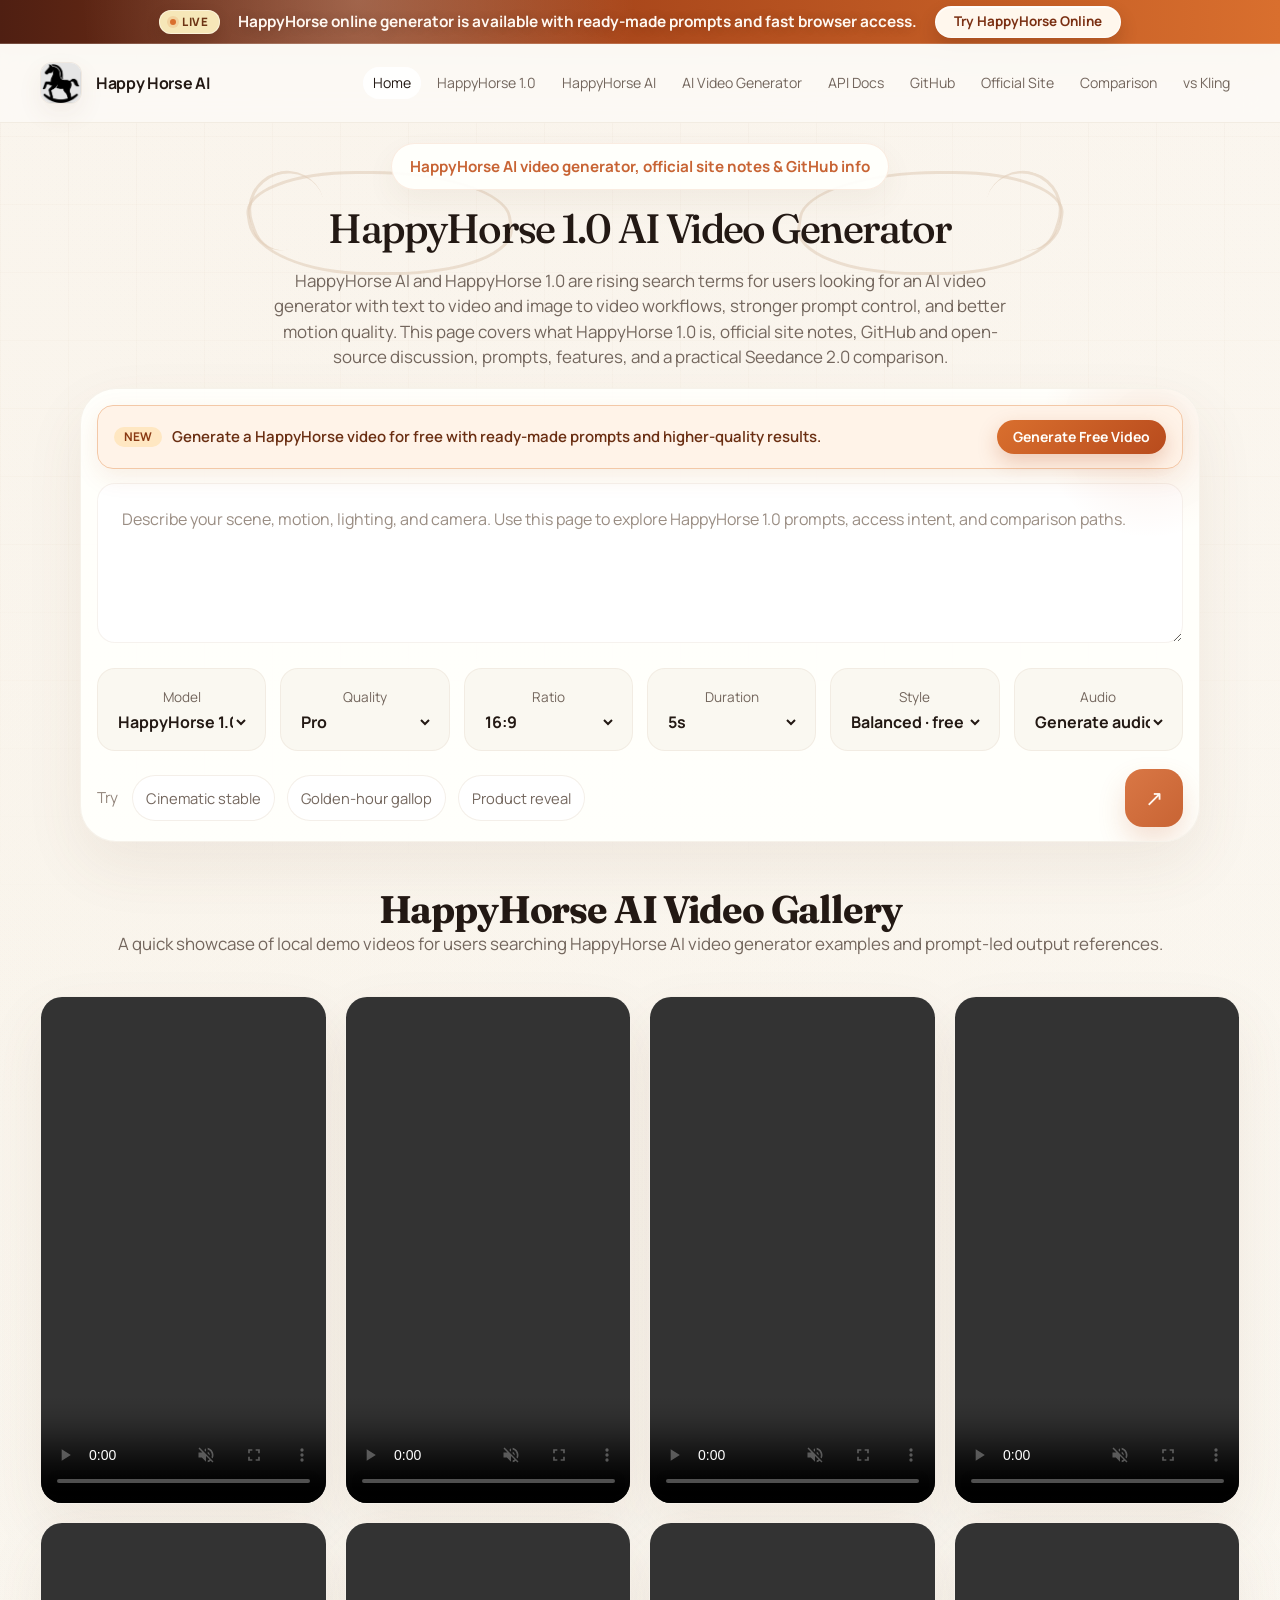
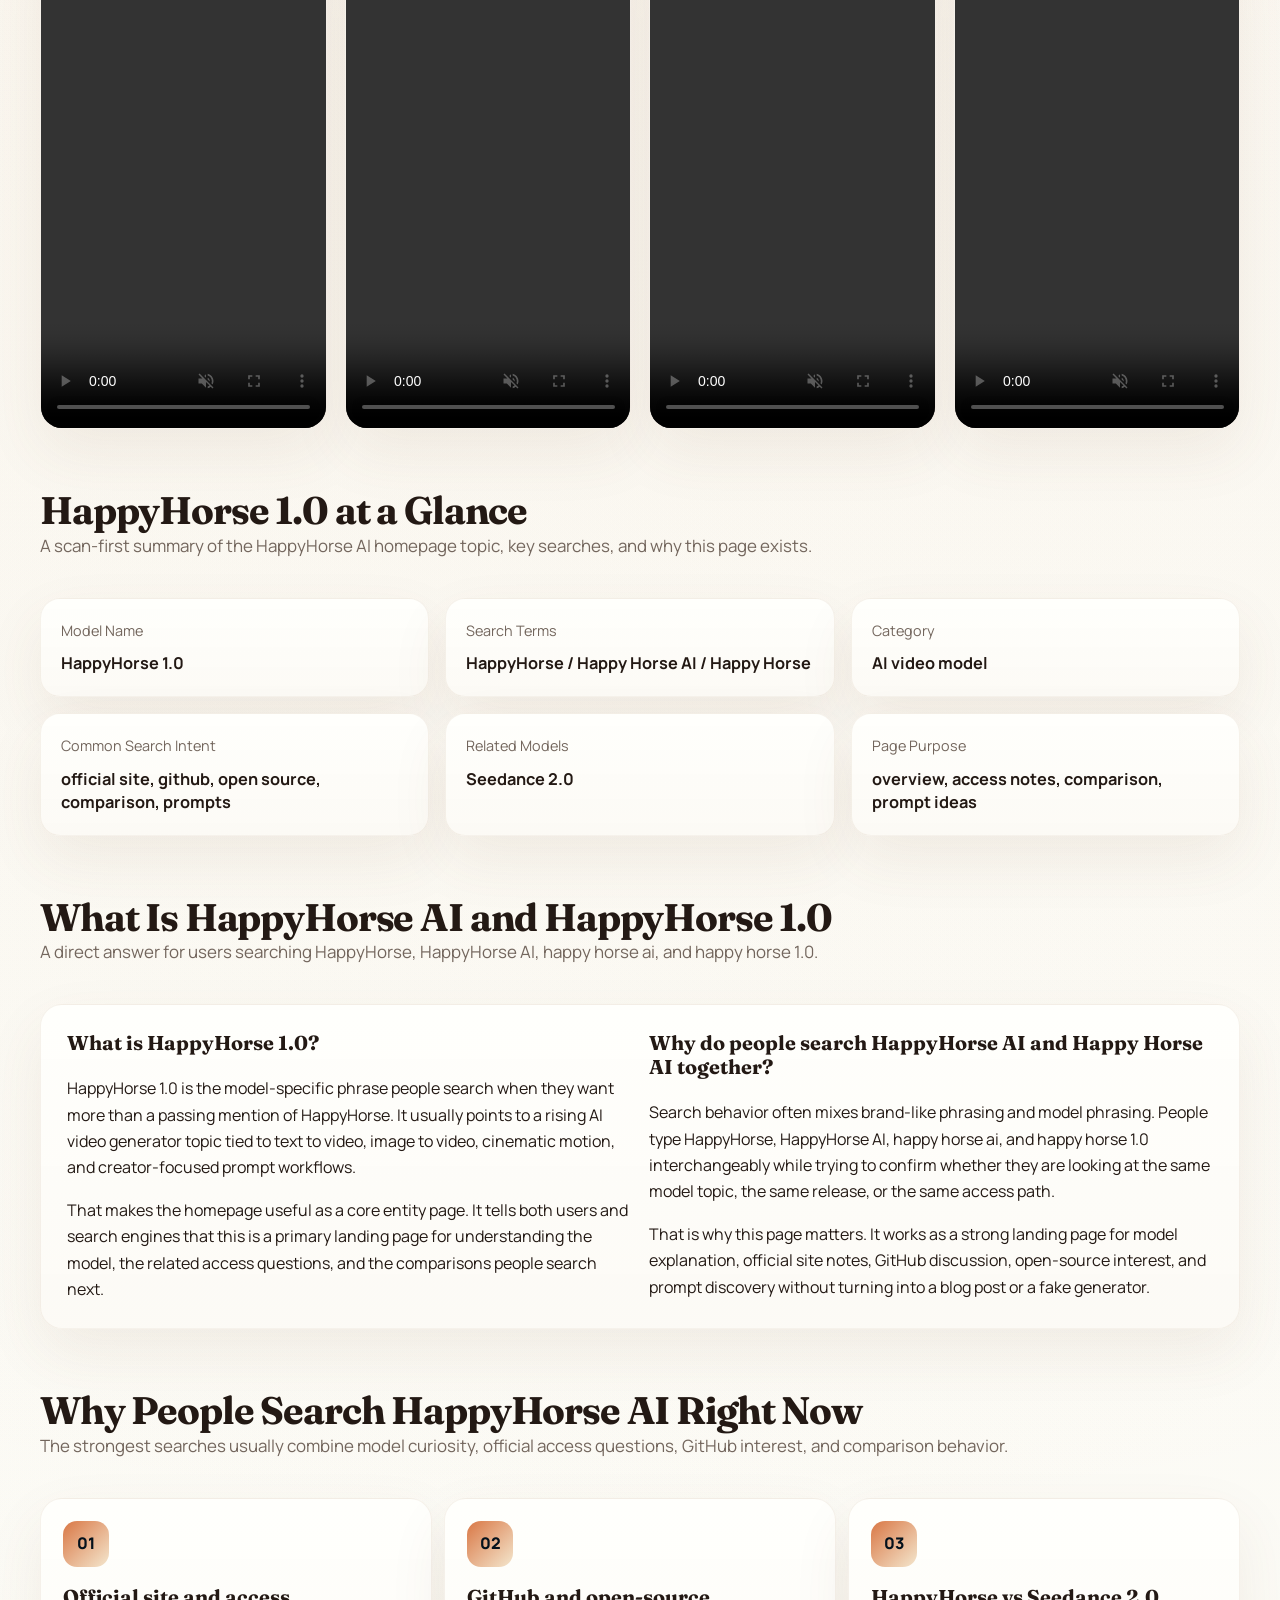
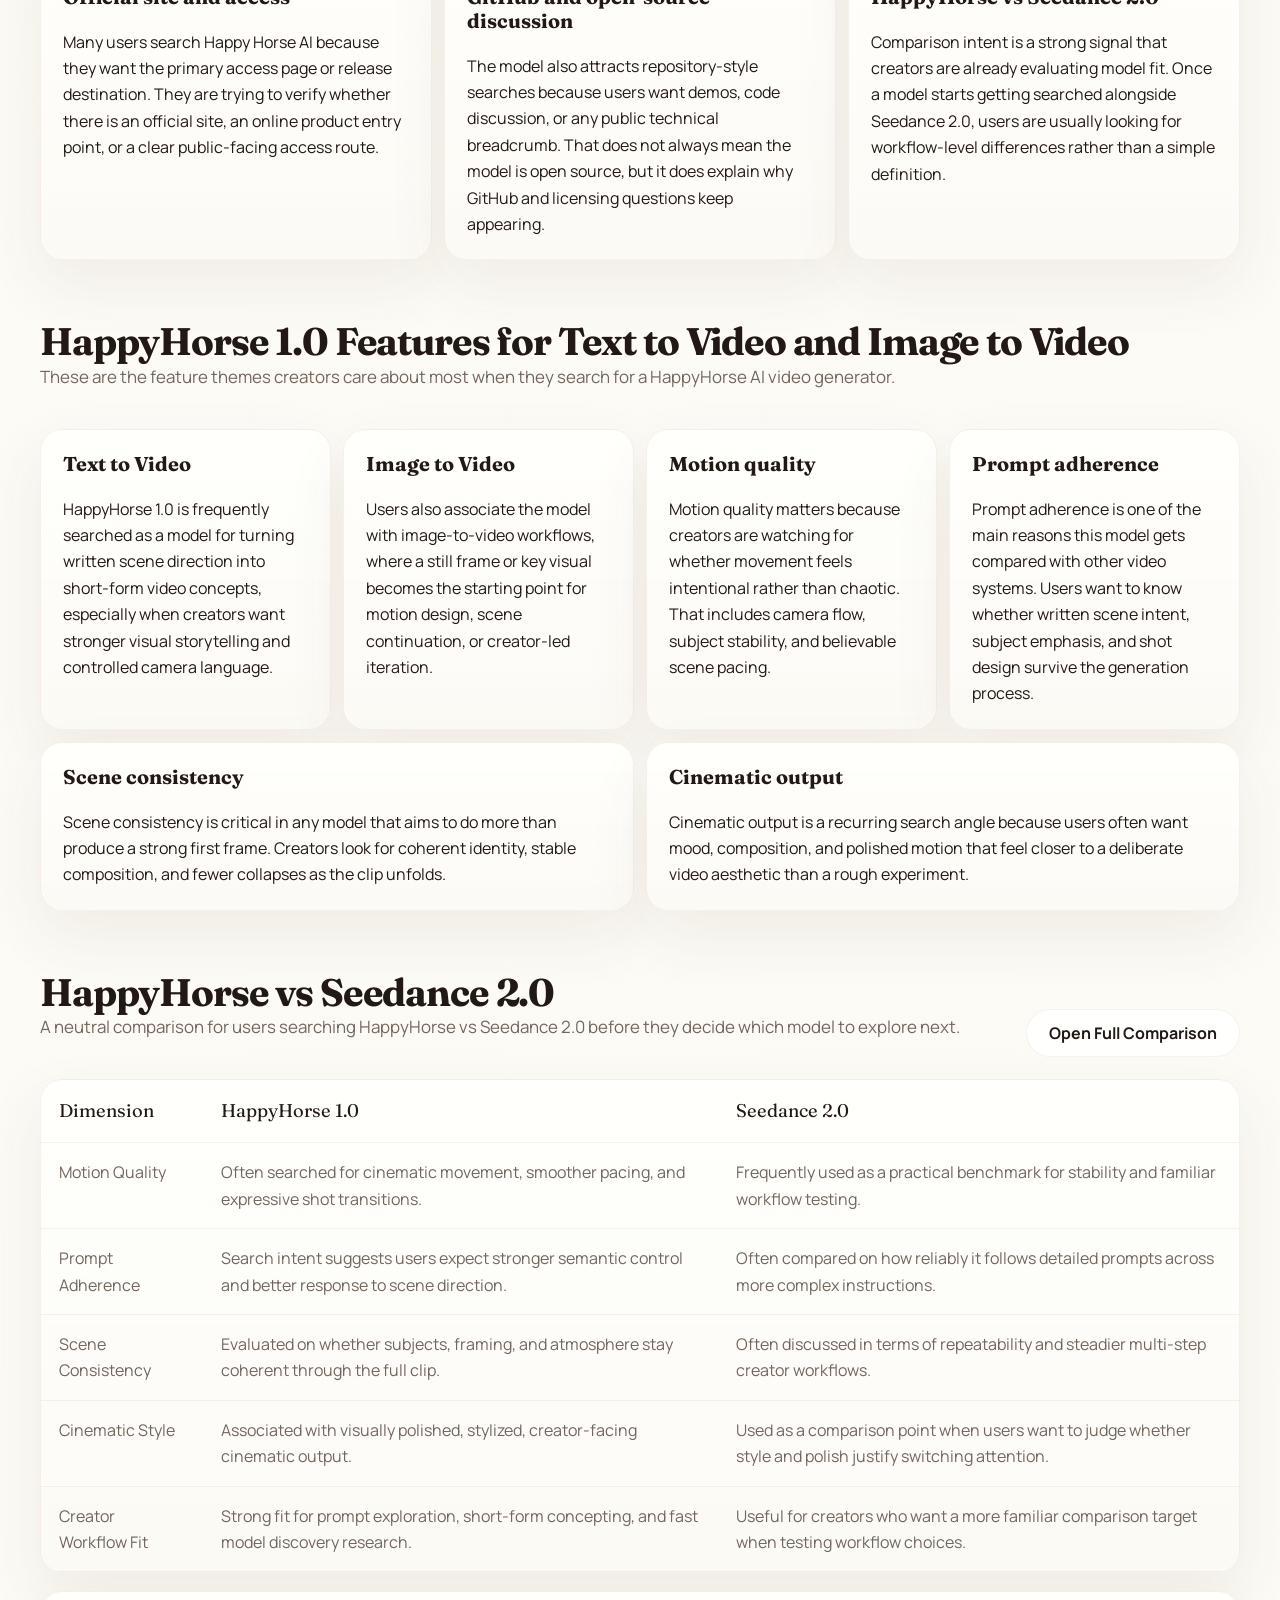
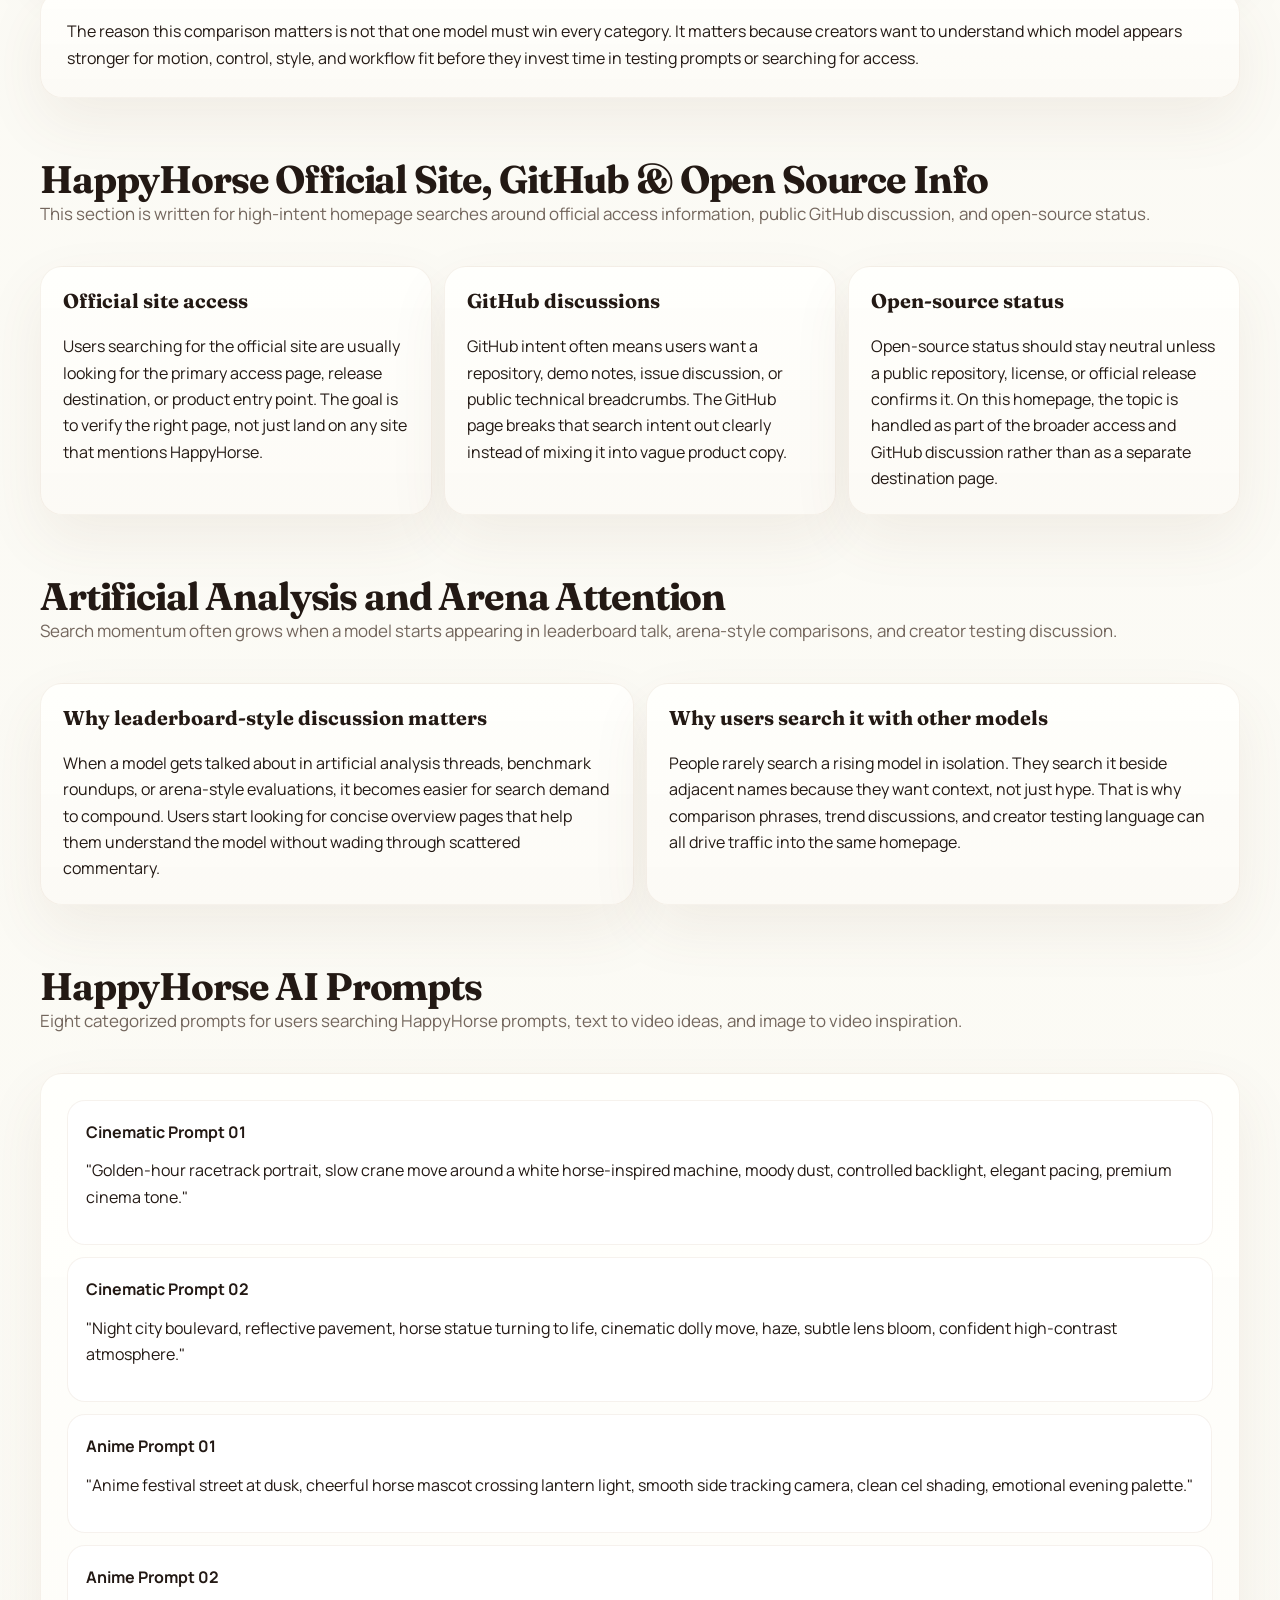
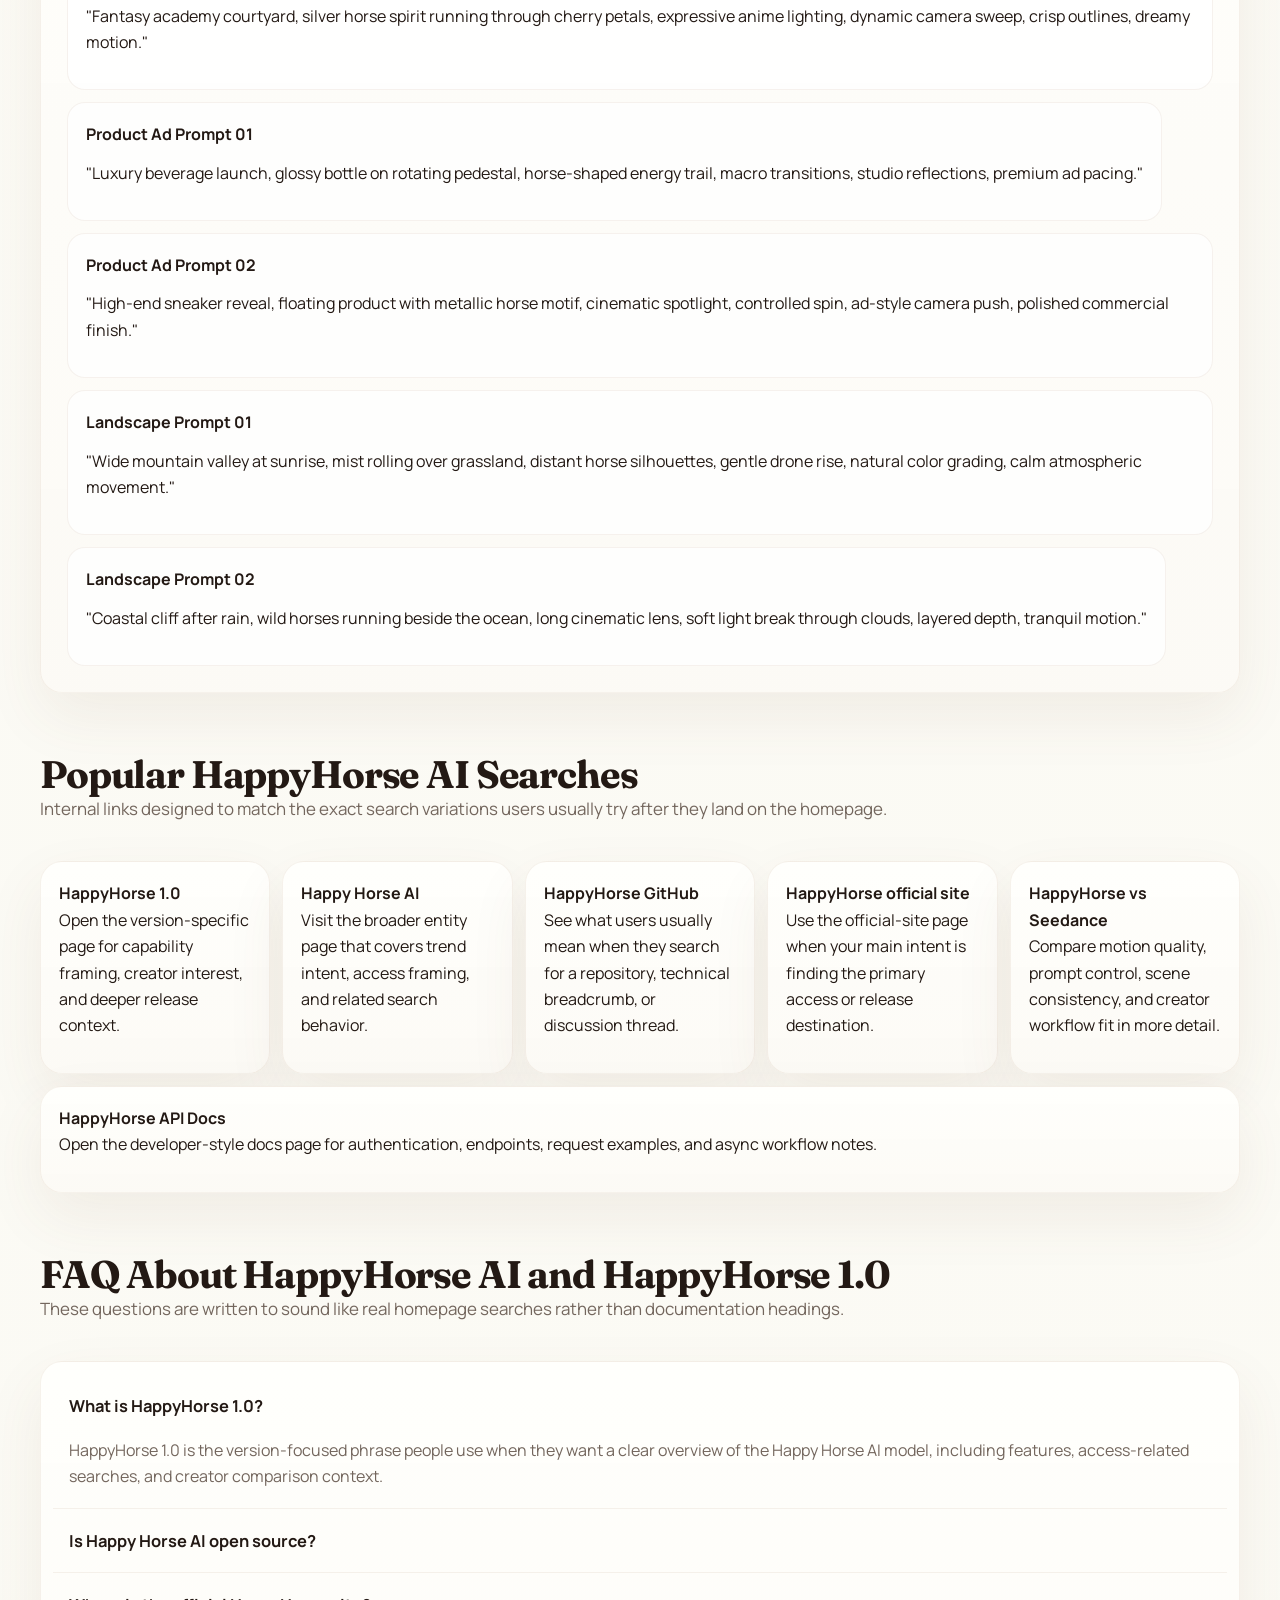
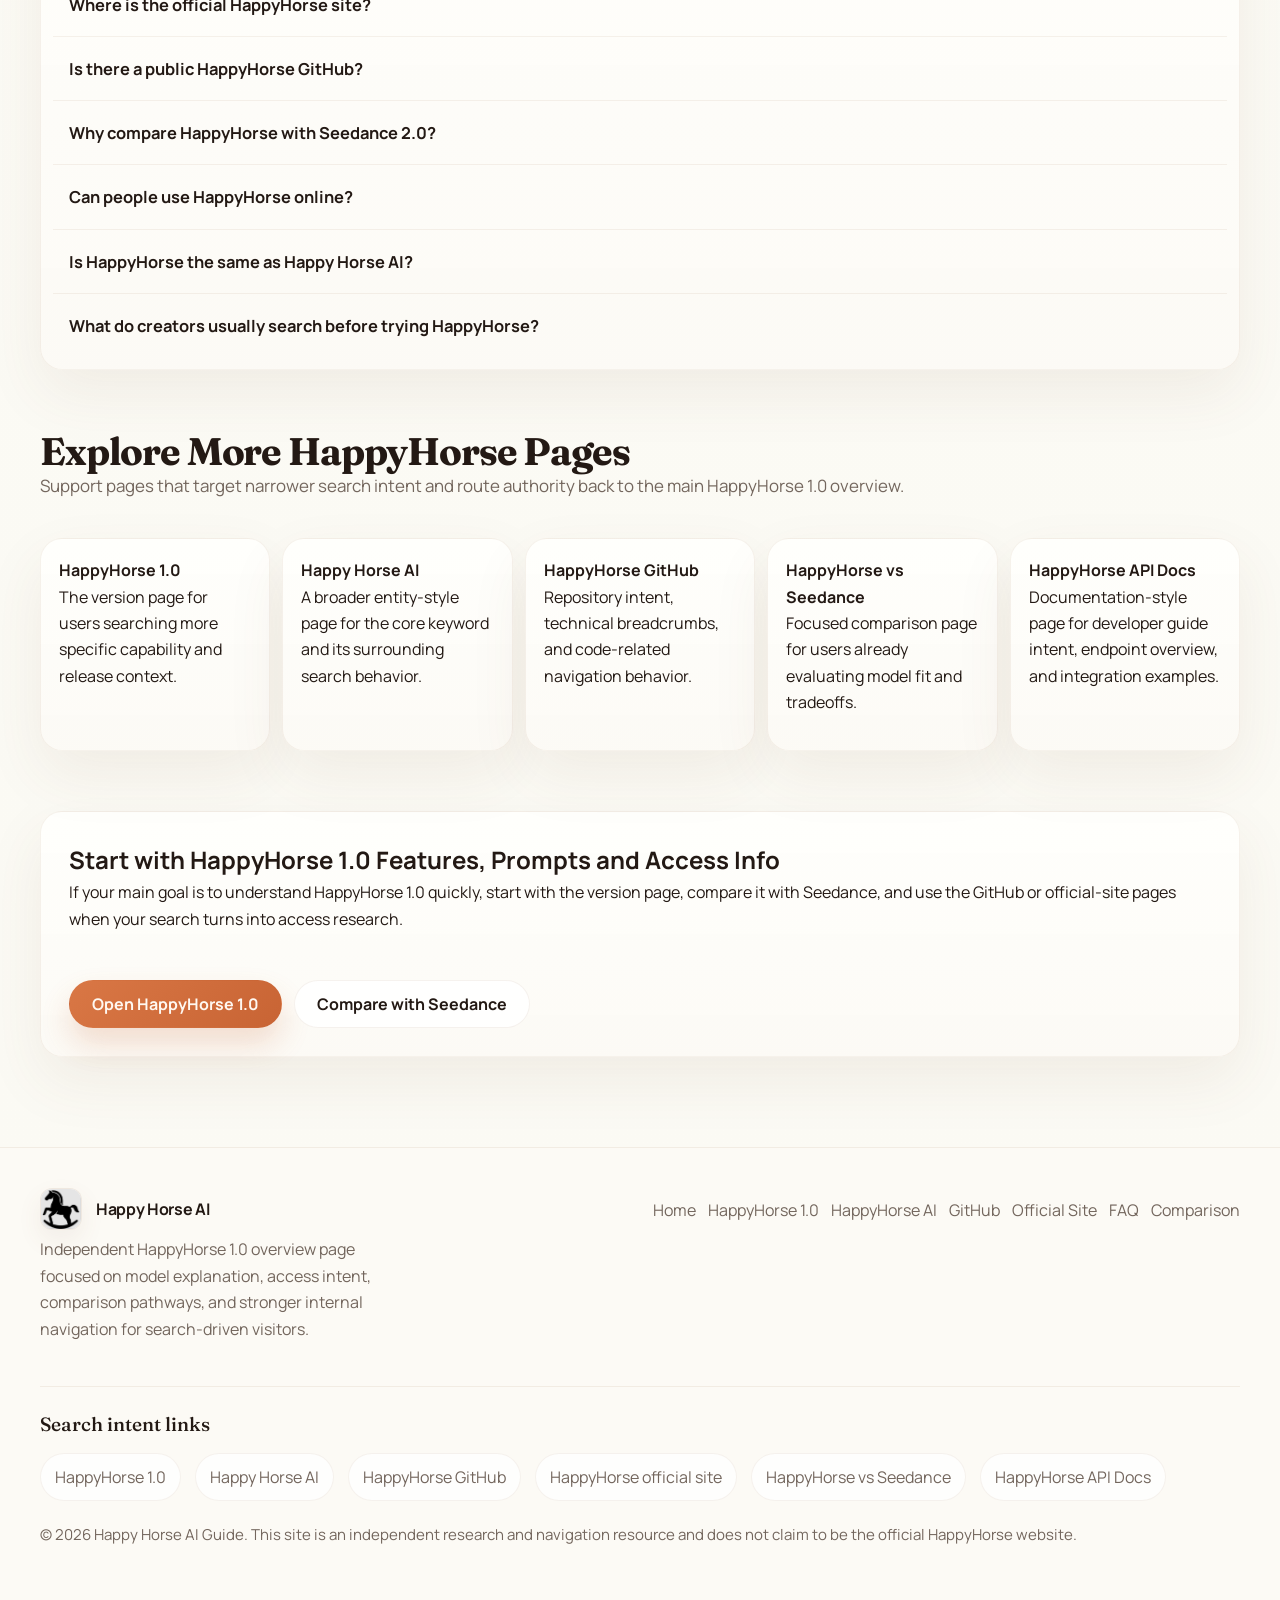
==== commit 195ea28d: "Refine HappyHorse static CTAs and announcement bar" ====
--- a/index.html
+++ b/index.html
@@ -114,6 +114,14 @@
   </head>
   <body class="home-page">
     <a class="skip-link" href="#content">Skip to content</a>
+    <div class="announcement-bar" aria-label="HappyHorse online generator">
+      <a href="https://www.aicovea.com/happyhorse-style-video-generator?utm_source=ai-happyhorse-github&utm_medium=announcement&utm_campaign=happyhorse_api_live" target="_blank" rel="noopener noreferrer" aria-label="Open the HappyHorse online generator">
+        <span class="announcement-badge">LIVE</span>
+        <span class="announcement-copy">HappyHorse online generator is available with ready-made prompts and fast browser access.</span>
+        <span class="announcement-copy-short">HappyHorse online generator is live</span>
+        <span class="announcement-cta"><span class="announcement-cta-long">Try HappyHorse Online</span><span class="announcement-cta-short">Try Online</span></span>
+      </a>
+    </div>
     <header class="site-header">
       <div class="container">
         <a class="brand" href="/">
@@ -152,6 +160,101 @@
             </div>
 
             <aside class="hero-panel hero-panel-wide" aria-label="HappyHorse prompt exploration interface">
+              <style>
+                .home-hero-cta {
+                  position: relative;
+                  z-index: 1;
+                  display: flex;
+                  align-items: center;
+                  gap: 14px;
+                  margin: 0 0 14px;
+                  padding: 14px 16px;
+                  border: 1px solid #F3C8A7;
+                  border-radius: 16px;
+                  background: #FFF3E8;
+                  box-shadow: 0 8px 24px rgba(186, 92, 30, 0.10);
+                }
+
+                .home-hero-cta-content {
+                  display: flex;
+                  align-items: center;
+                  gap: 10px;
+                  flex: 1 1 auto;
+                  min-width: 0;
+                }
+
+                .home-hero-cta-badge {
+                  flex: 0 0 auto;
+                  padding: 4px 10px;
+                  border-radius: 999px;
+                  background: #FFE7C2;
+                  color: #8A3A14;
+                  font-size: 12px;
+                  font-weight: 700;
+                  line-height: 1;
+                  letter-spacing: 0;
+                }
+
+                .home-hero-cta-copy {
+                  margin: 0;
+                  color: #6A2E12;
+                  font-size: clamp(14px, 1.25vw, 15px);
+                  font-weight: 600;
+                  line-height: 1.4;
+                }
+
+                .home-hero-cta-button {
+                  flex: 0 0 auto;
+                  display: inline-flex;
+                  align-items: center;
+                  justify-content: center;
+                  padding: 10px 16px;
+                  border-radius: 999px;
+                  background: linear-gradient(135deg, #D96F2E 0%, #B84B1D 100%);
+                  color: #FFFDF8;
+                  font-weight: 700;
+                  font-size: 14px;
+                  line-height: 1;
+                  text-decoration: none;
+                  box-shadow: 0 8px 20px rgba(184, 75, 29, 0.25);
+                  transition: transform 160ms ease, background 160ms ease, box-shadow 160ms ease;
+                  white-space: nowrap;
+                }
+
+                .home-hero-cta-button:hover,
+                .home-hero-cta-button:focus-visible {
+                  background: linear-gradient(135deg, #E37A35 0%, #C45220 100%);
+                  color: #FFFDF8;
+                  transform: translateY(-1px);
+                  box-shadow: 0 10px 22px rgba(184, 75, 29, 0.30);
+                }
+
+                @media (max-width: 640px) {
+                  .home-hero-cta {
+                    align-items: stretch;
+                    flex-direction: column;
+                    gap: 12px;
+                    margin-bottom: 12px;
+                    padding: 14px;
+                  }
+
+                  .home-hero-cta-content {
+                    align-items: flex-start;
+                  }
+
+                  .home-hero-cta-button {
+                    width: 100%;
+                    min-height: 42px;
+                  }
+                }
+              </style>
+              <div class="home-hero-cta" aria-label="Generate a HappyHorse video">
+                <div class="home-hero-cta-content">
+                  <span class="home-hero-cta-badge">NEW</span>
+                  <p class="home-hero-cta-copy">Generate a HappyHorse video for free with ready-made prompts and higher-quality results.</p>
+                </div>
+                <a class="home-hero-cta-button" href="https://www.aicovea.com/happyhorse-style-video-generator" target="_blank" rel="noopener noreferrer" onclick="if (window.plausible) plausible('HappyHorse Home CTA Click');">Generate Free Video</a>
+              </div>
               <label class="sr-only" for="prompt-preview">Example HappyHorse prompt</label>
               <textarea id="prompt-preview" class="prompt-box" placeholder="Describe your scene, motion, lighting, and camera. Use this page to explore HappyHorse 1.0 prompts, access intent, and comparison paths."></textarea>
               <div class="tool-grid tool-grid-six">
--- a/style.css
+++ b/style.css
@@ -20,6 +20,7 @@
   --font-display: "Fraunces", "Georgia", serif;
   --font-hero: "Fraunces", "Georgia", serif;
   --font-body: "Manrope", "Segoe UI", sans-serif;
+  --announcement-bar-height: 44px;
 }
 
 * {
@@ -81,6 +82,108 @@
 .container {
   width: min(var(--container), calc(100% - 40px));
   margin: 0 auto;
+}
+
+.announcement-bar {
+  position: relative;
+  min-height: var(--announcement-bar-height);
+  color: #fff8f1;
+  background:
+    radial-gradient(circle at 28% 0%, rgba(255, 248, 241, 0.24), transparent 30%),
+    linear-gradient(90deg, #4f1f12 0%, #a9471b 48%, #d96f2e 100%);
+  box-shadow:
+    0 6px 20px rgba(120, 48, 18, 0.18),
+    inset 0 -1px 0 rgba(255, 248, 241, 0.2);
+}
+
+.announcement-bar a {
+  width: min(var(--container), calc(100% - 40px));
+  margin: 0 auto;
+  min-height: var(--announcement-bar-height);
+  display: flex;
+  align-items: center;
+  justify-content: center;
+  gap: 18px;
+  padding: 6px 18px;
+}
+
+.announcement-badge {
+  display: inline-flex;
+  align-items: center;
+  justify-content: center;
+  border-radius: 999px;
+  font-size: 0.72rem;
+  line-height: 1;
+  font-weight: 800;
+  letter-spacing: 0.08em;
+  text-transform: uppercase;
+  white-space: nowrap;
+}
+
+.announcement-badge {
+  min-height: 24px;
+  padding: 0 11px;
+  color: #6d3414;
+  background: #f6e7b8;
+  box-shadow:
+    inset 0 0 0 1px rgba(255, 255, 255, 0.46),
+    0 6px 14px rgba(61, 25, 10, 0.18);
+}
+
+.announcement-badge::before {
+  content: "";
+  width: 6px;
+  height: 6px;
+  margin-right: 6px;
+  border-radius: 999px;
+  background: #d96f2e;
+  box-shadow: 0 0 0 3px rgba(217, 111, 46, 0.16);
+}
+
+.announcement-copy {
+  color: #fff8f1;
+  font-size: 0.96rem;
+  font-weight: 700;
+  line-height: 1.25;
+  text-align: center;
+  text-shadow: 0 1px 12px rgba(61, 25, 10, 0.24);
+}
+
+.announcement-copy-short {
+  display: none;
+}
+
+.announcement-cta-short {
+  display: none;
+}
+
+.announcement-cta {
+  display: inline-flex;
+  align-items: center;
+  justify-content: center;
+  min-height: 32px;
+  padding: 0 18px;
+  border-radius: 999px;
+  border: 1px solid rgba(255, 255, 255, 0.7);
+  color: #7a2f12;
+  background: #fff7ed;
+  font-size: 0.84rem;
+  font-weight: 700;
+  line-height: 1;
+  box-shadow:
+    0 9px 18px rgba(61, 25, 10, 0.2),
+    inset 0 1px 0 rgba(255, 255, 255, 0.86);
+  transition: transform 0.18s ease, background 0.18s ease, box-shadow 0.18s ease, border-color 0.18s ease;
+}
+
+.announcement-bar a:hover .announcement-cta,
+.announcement-bar a:focus-visible .announcement-cta {
+  background: #ffffff;
+  border-color: rgba(255, 255, 255, 0.95);
+  transform: translateY(-1px);
+  box-shadow:
+    0 12px 22px rgba(61, 25, 10, 0.26),
+    inset 0 1px 0 rgba(255, 255, 255, 0.95);
 }
 
 .site-header {
@@ -196,6 +299,24 @@
   color: var(--text);
   background: rgba(255, 255, 255, 0.9);
   border-color: var(--line);
+}
+
+.button-featured {
+  color: #fff8f1;
+  background: linear-gradient(135deg, #111111 0%, #b6582d 100%);
+  border-color: rgba(182, 88, 45, 0.46);
+  box-shadow: 0 18px 34px rgba(17, 17, 17, 0.18), 0 8px 18px rgba(201, 100, 52, 0.22);
+}
+
+.button-featured::after {
+  content: "↗";
+  font-size: 0.95rem;
+}
+
+.button-featured:hover,
+.button-featured:focus-visible {
+  background: linear-gradient(135deg, #050505 0%, #c96434 100%);
+  border-color: rgba(201, 100, 52, 0.62);
 }
 
 .eyebrow {
@@ -704,6 +825,7 @@
   display: flex;
   flex-direction: column;
   gap: 24px;
+  min-width: 0;
 }
 
 .content-sidebar {
@@ -757,6 +879,78 @@
 
 .signal-strip strong {
   font-family: var(--font-display);
+}
+
+.quick-generator-card {
+  display: flex;
+  align-items: center;
+  gap: 16px;
+  padding: 18px;
+  border: 1px solid #F3C8A7;
+  border-radius: 18px;
+  background: #FFF3E8;
+  box-shadow: 0 8px 24px rgba(186, 92, 30, 0.10);
+}
+
+.quick-generator-badge {
+  flex: 0 0 auto;
+  padding: 7px 10px;
+  border-radius: 999px;
+  color: #FFFDF8;
+  background: linear-gradient(135deg, #D96F2E 0%, #B84B1D 100%);
+  font-size: 0.78rem;
+  font-weight: 800;
+  letter-spacing: 0.04em;
+}
+
+.quick-generator-copy {
+  flex: 1 1 auto;
+  min-width: 0;
+}
+
+.quick-generator-title,
+.working-demo-title,
+.official-generator-title {
+  margin: 0 0 6px;
+  color: #3A2018;
+  font-family: var(--font-display);
+  font-size: 1.18rem;
+  font-weight: 700;
+  line-height: 1.18;
+}
+
+.quick-generator-description,
+.working-demo-description,
+.official-generator-description {
+  margin: 0;
+  color: #7A5A4A;
+  line-height: 1.55;
+}
+
+.quick-generator-button {
+  flex: 0 0 auto;
+  display: inline-flex;
+  align-items: center;
+  justify-content: center;
+  min-height: 46px;
+  padding: 0 18px;
+  border-radius: 999px;
+  color: #FFFDF8;
+  background: linear-gradient(135deg, #D96F2E 0%, #B84B1D 100%);
+  box-shadow: 0 12px 22px rgba(186, 75, 29, 0.18);
+  font-weight: 800;
+}
+
+.working-demo-cta {
+  display: flex;
+  align-items: center;
+  justify-content: space-between;
+  gap: 18px;
+  padding: 24px;
+  border: 1px solid var(--line);
+  border-radius: var(--radius);
+  background: linear-gradient(180deg, rgba(255, 255, 252, 0.98), rgba(252, 250, 245, 0.98));
+  box-shadow: var(--shadow);
 }
 
 .link-cluster a {
@@ -1041,6 +1235,20 @@
   color: #97421d;
   border-color: rgba(151, 66, 29, 0.38);
   background: rgba(255, 250, 245, 0.96);
+}
+
+.official-generator-cta {
+  display: flex;
+  align-items: center;
+  justify-content: space-between;
+  gap: 18px;
+  padding-top: 28px;
+  padding-bottom: 28px;
+}
+
+.official-generator-cta .button {
+  min-width: min(100%, 360px);
+  justify-content: center;
 }
 
 .hero-panel-footer {
@@ -1353,9 +1561,18 @@
 
   .section-heading,
   .cta-panel,
+  .quick-generator-card,
+  .working-demo-cta,
+  .official-generator-cta,
   .footer-top {
     flex-direction: column;
     align-items: start;
+  }
+
+  .quick-generator-button,
+  .working-demo-cta .button,
+  .official-generator-cta .button {
+    width: 100%;
   }
 
   .tool-grid-five {
@@ -1413,8 +1630,51 @@
 }
 
 @media (max-width: 640px) {
+  :root {
+    --announcement-bar-height: 44px;
+  }
+
   .container {
     width: min(var(--container), calc(100% - 28px));
+  }
+
+  .announcement-bar a {
+    width: min(var(--container), calc(100% - 28px));
+    flex-wrap: wrap;
+    gap: 5px 9px;
+    padding: 5px 10px;
+  }
+
+  .announcement-copy {
+    display: none;
+  }
+
+  .announcement-copy-short {
+    display: inline;
+    font-size: 0.82rem;
+    font-weight: 700;
+    line-height: 1.1;
+    text-align: center;
+  }
+
+  .announcement-cta-long {
+    display: none;
+  }
+
+  .announcement-cta-short {
+    display: inline;
+  }
+
+  .announcement-badge {
+    min-height: 20px;
+    padding: 0 8px;
+    font-size: 0.66rem;
+  }
+
+  .announcement-cta {
+    min-height: 25px;
+    padding: 0 12px;
+    font-size: 0.74rem;
   }
 
   .page-hero,
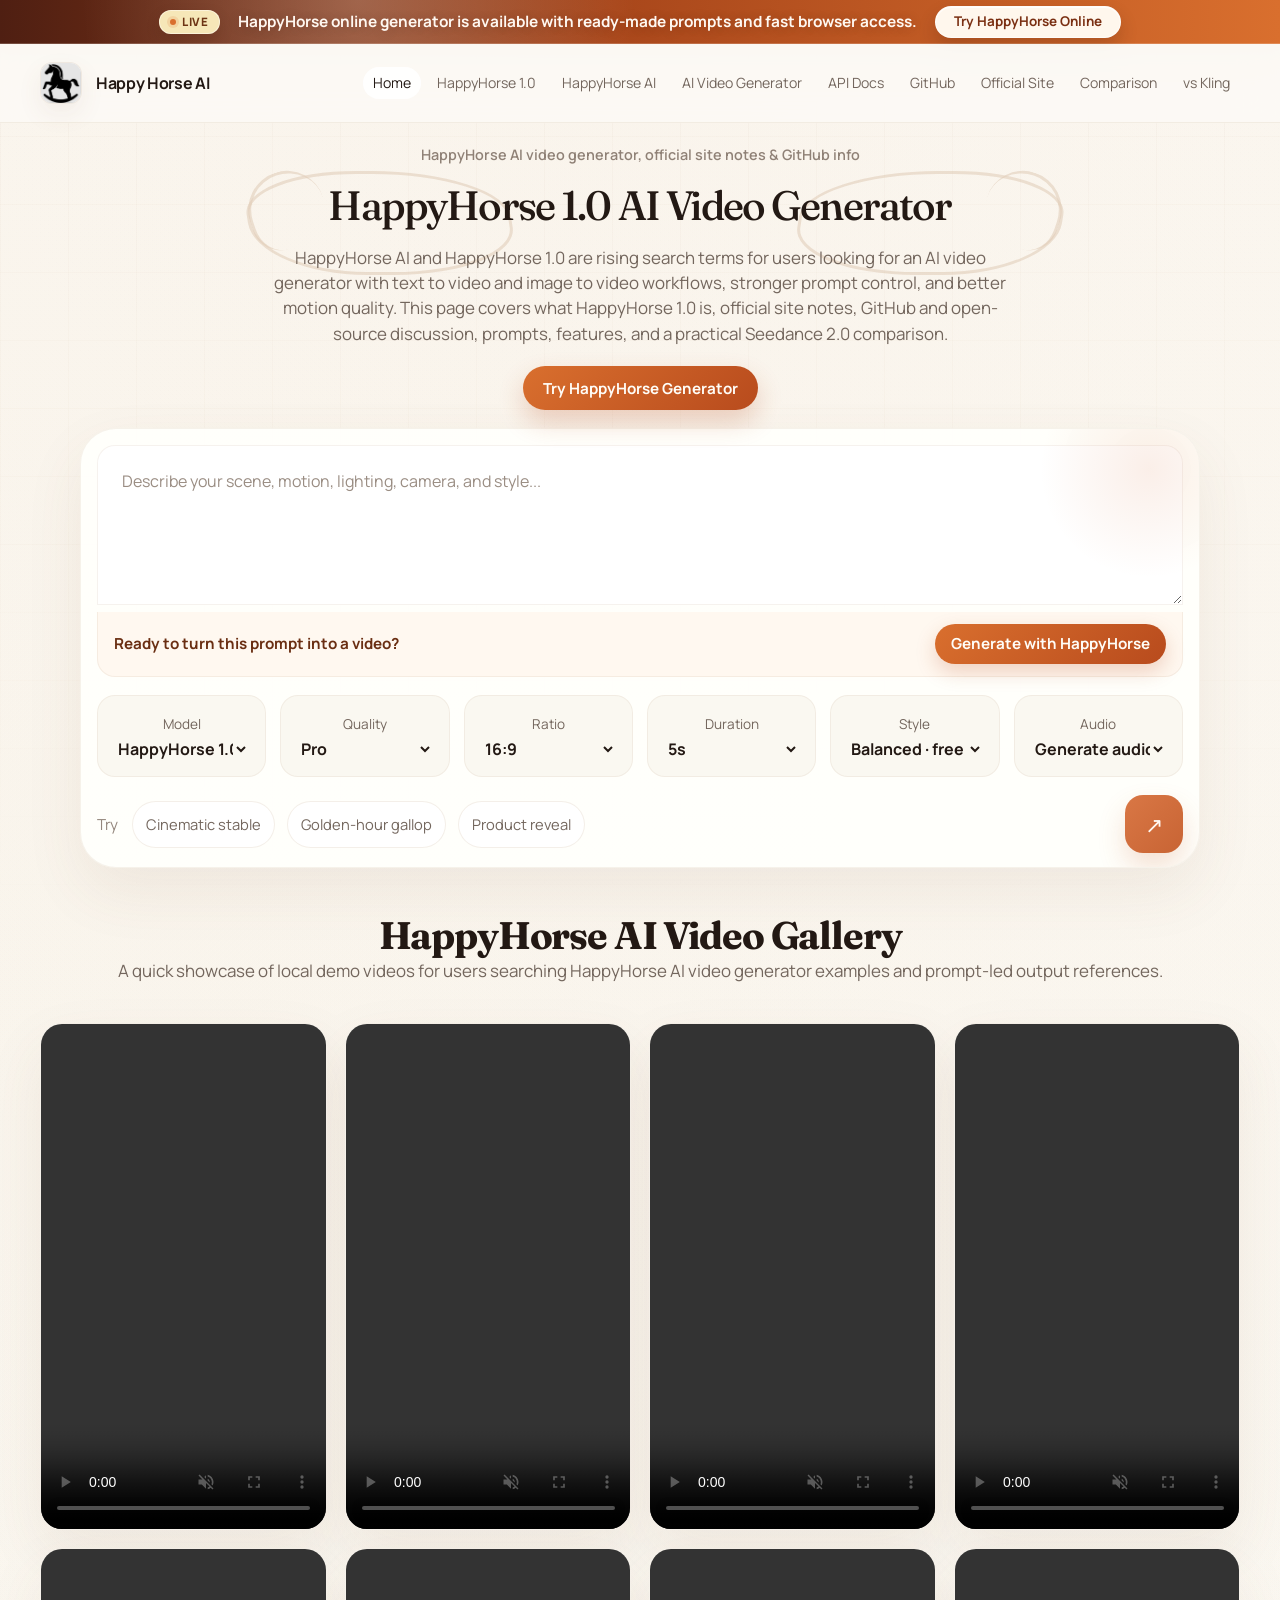
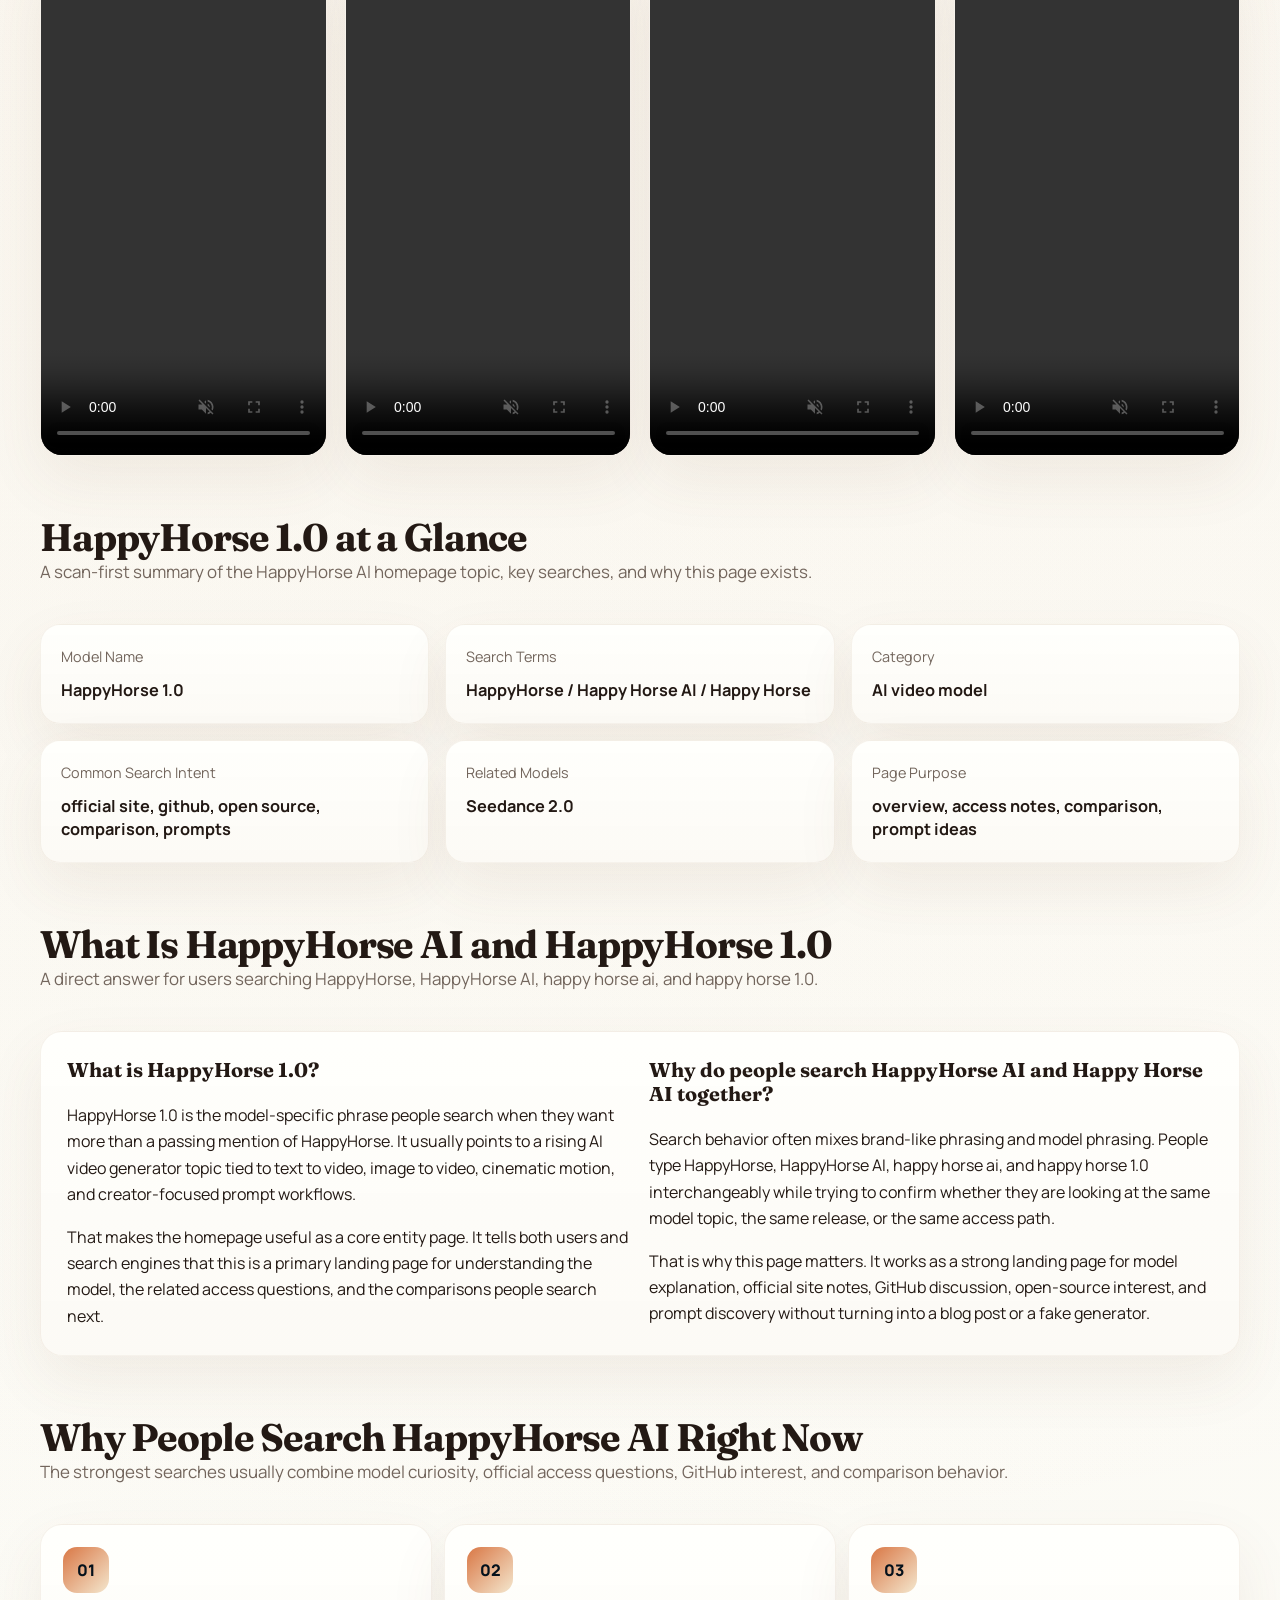
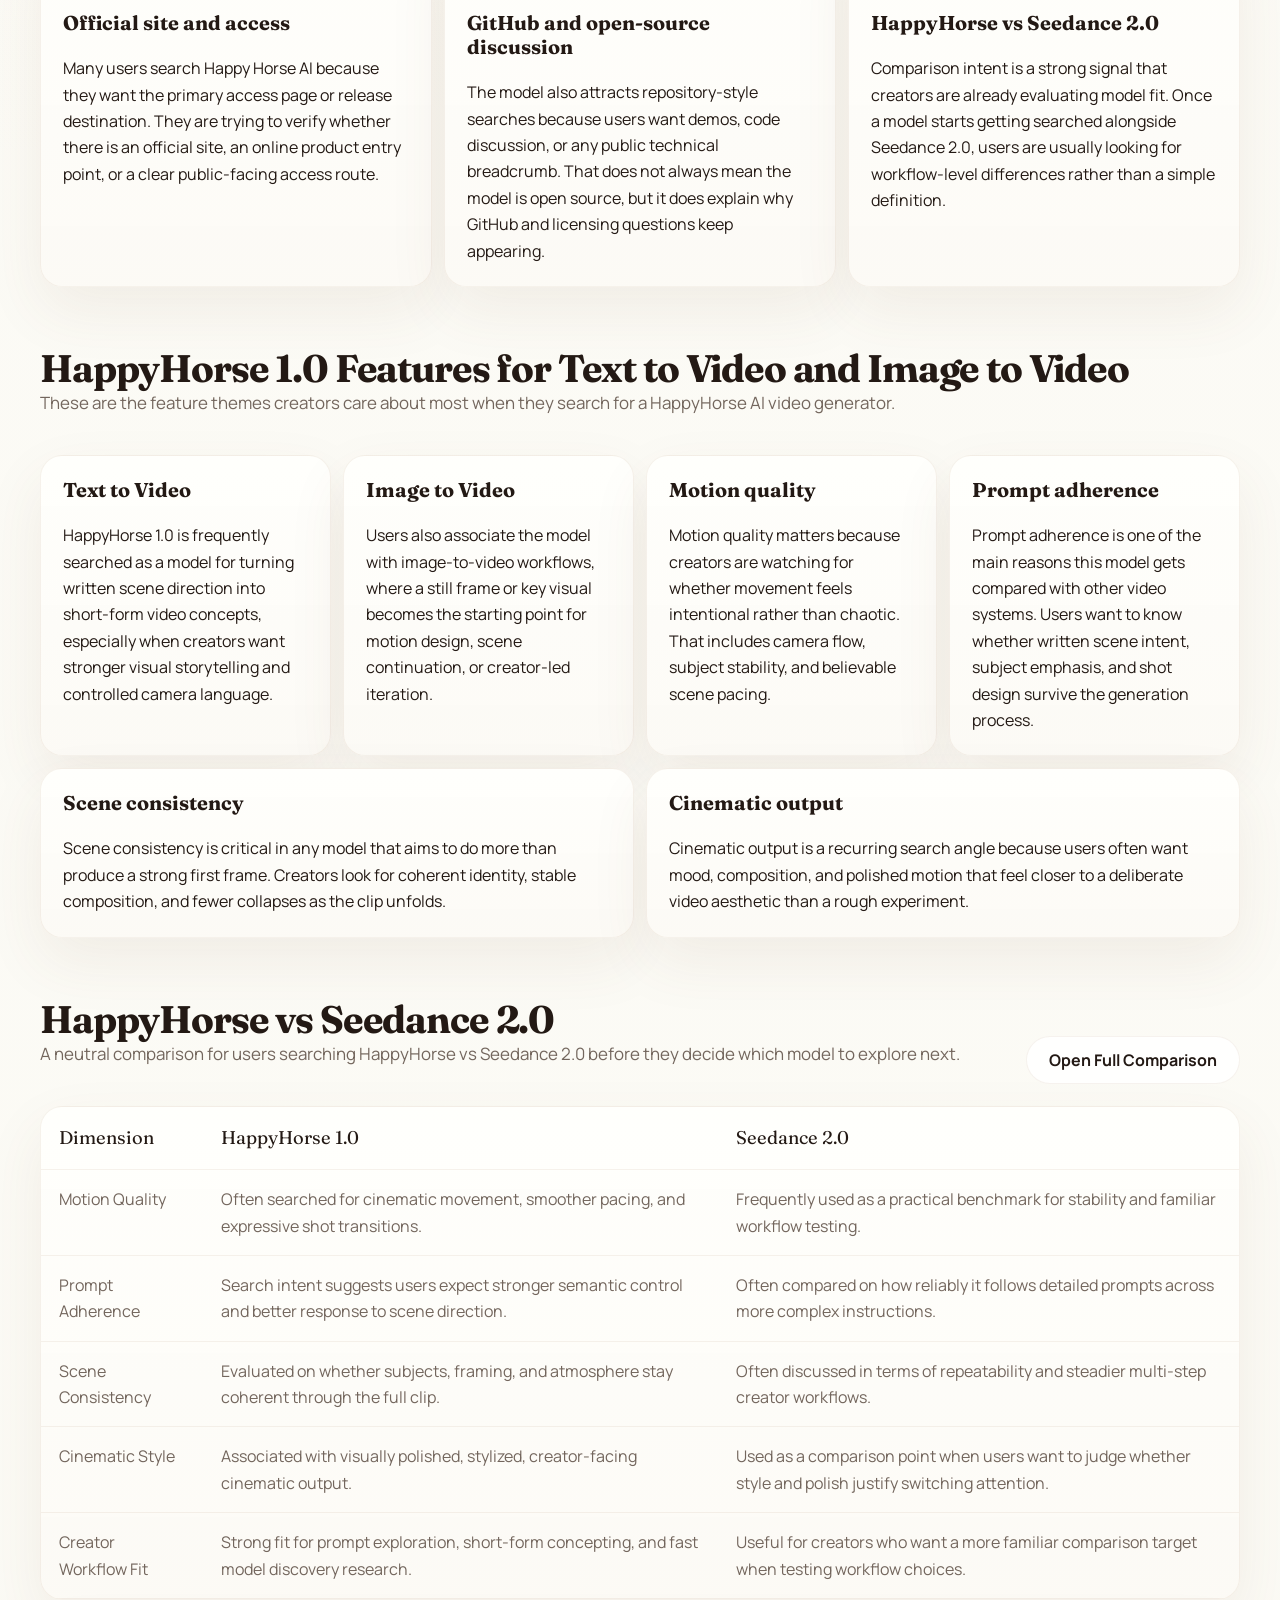
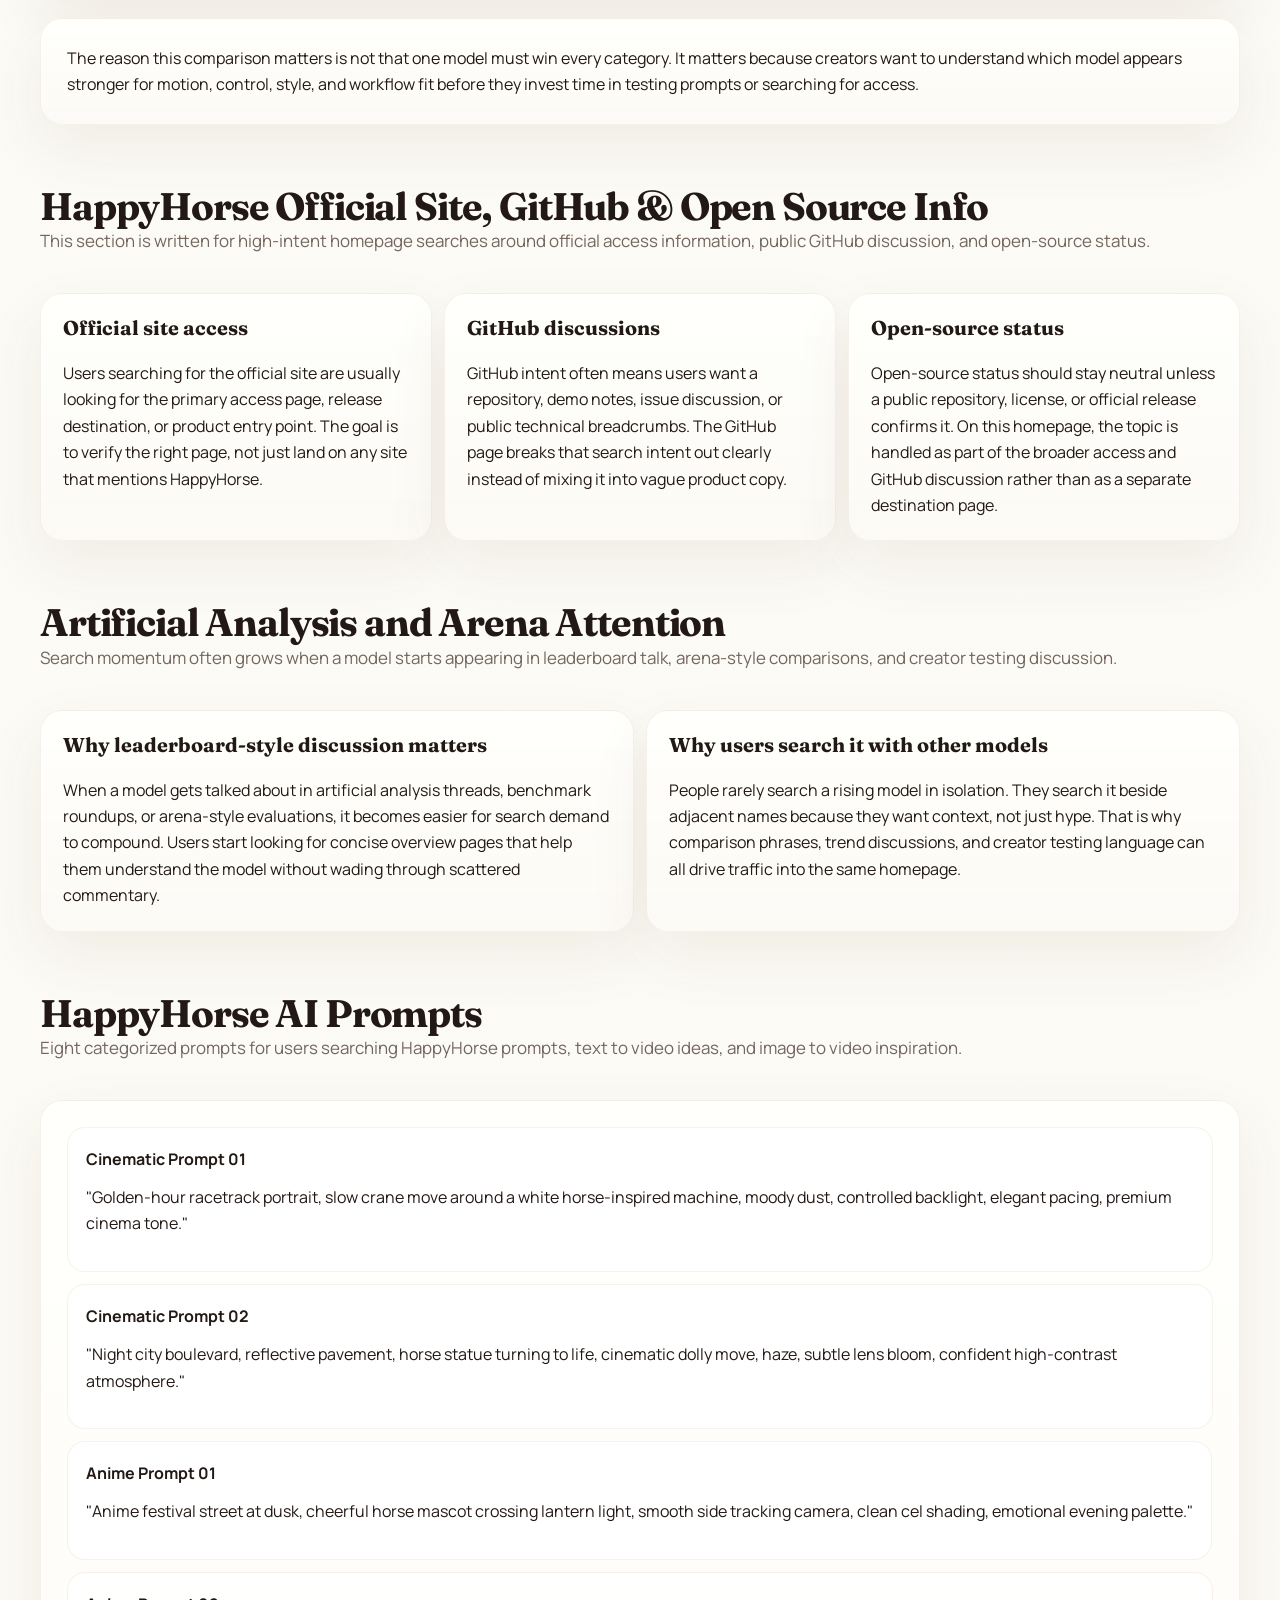
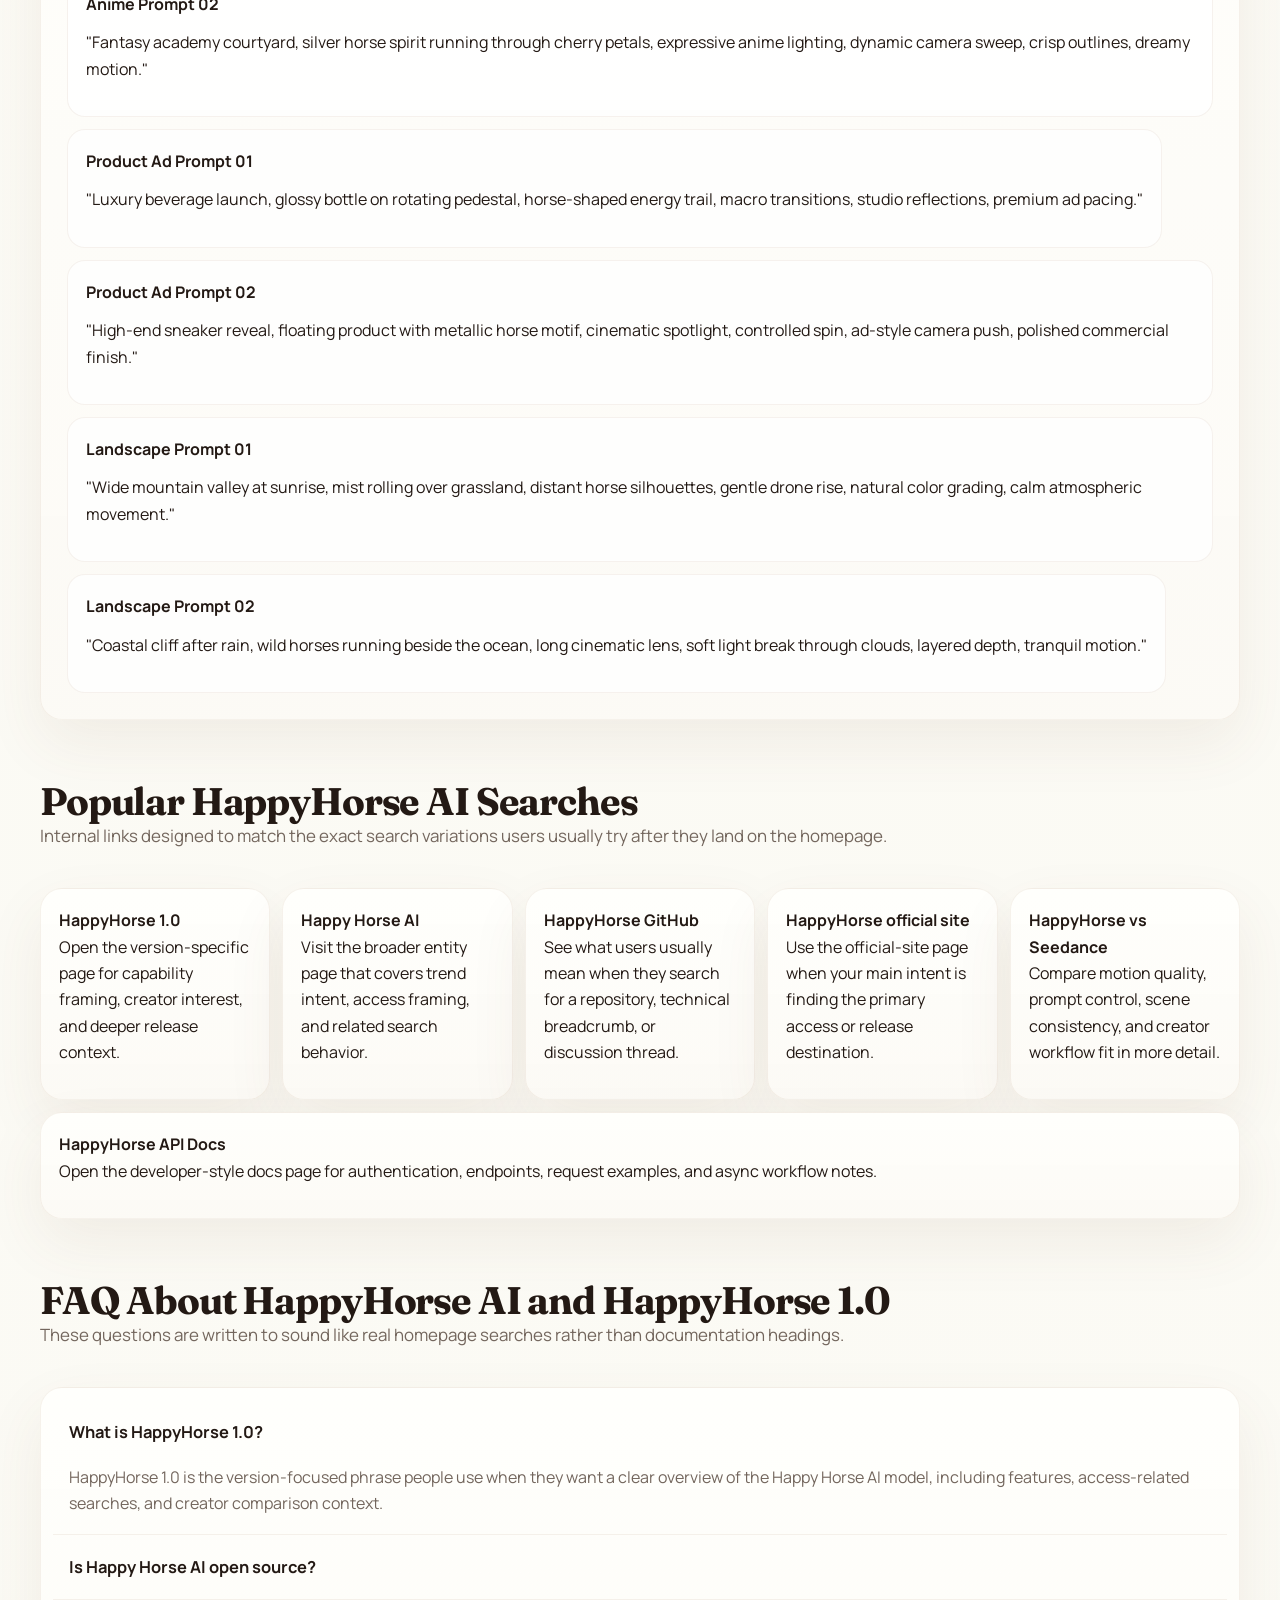
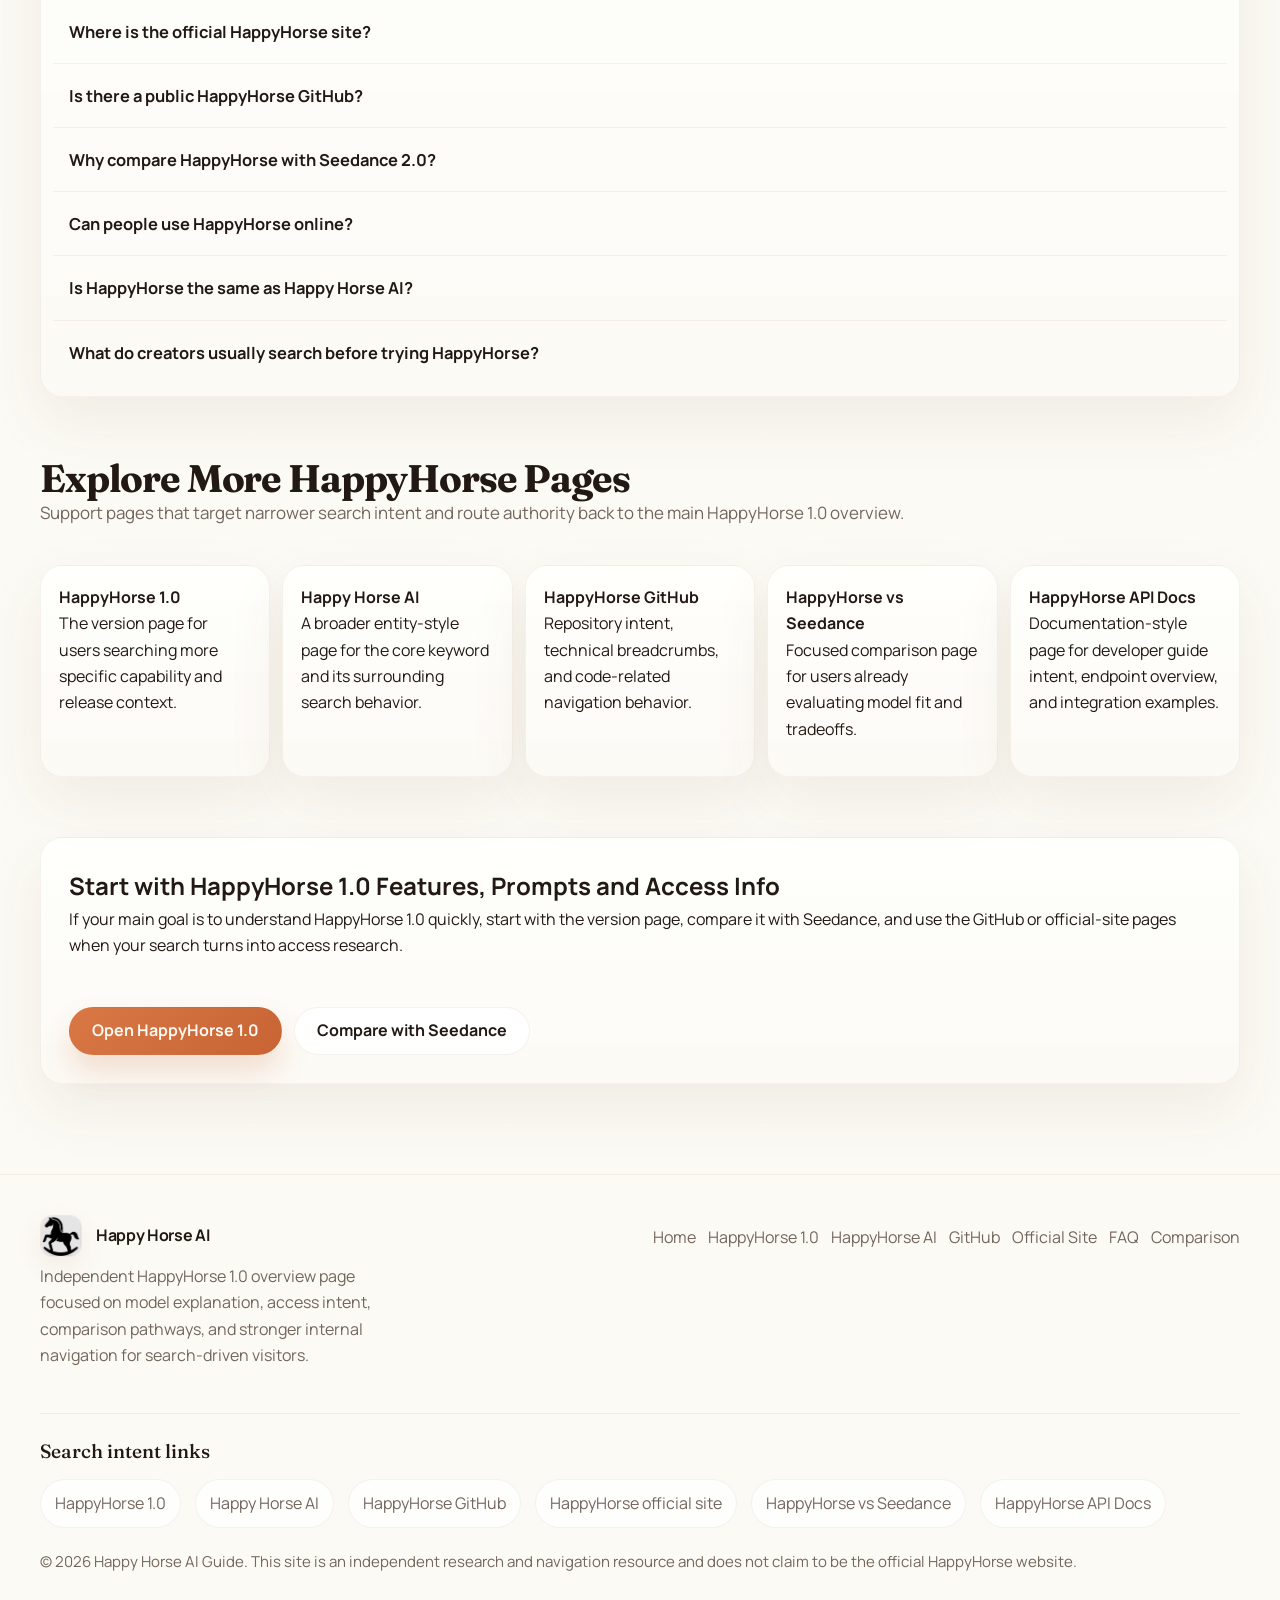
==== commit 5e82797b: "V2.3" ====
--- a/index.html
+++ b/index.html
@@ -23,6 +23,13 @@
       window.plausible = window.plausible || function(){(plausible.q = plausible.q || []).push(arguments)};
       plausible.init = plausible.init || function(i){plausible.o = i || {}};
       plausible.init();
+    </script>
+    <script type="text/javascript">
+      (function(c,l,a,r,i,t,y){
+        c[a]=c[a]||function(){(c[a].q=c[a].q||[]).push(arguments)};
+        t=l.createElement(r);t.async=1;t.src="https://www.clarity.ms/tag/"+i;
+        y=l.getElementsByTagName(r)[0];y.parentNode.insertBefore(t,y);
+      })(window, document, "clarity", "script", "wisjt58j0j");
     </script>
     <script type="application/ld+json">
       {
@@ -157,106 +164,18 @@
               <p class="hero-lead">
                 HappyHorse AI and HappyHorse 1.0 are rising search terms for users looking for an AI video generator with text to video and image to video workflows, stronger prompt control, and better motion quality. This page covers what HappyHorse 1.0 is, official site notes, GitHub and open-source discussion, prompts, features, and a practical Seedance 2.0 comparison.
               </p>
+              <div class="home-primary-actions" aria-label="HappyHorse generator actions">
+                <a class="home-primary-button" href="https://www.aicovea.com/happyhorse-style-video-generator" target="_blank" rel="noopener noreferrer" onclick="if (window.plausible) plausible('HappyHorse Home Primary CTA Click');">Try HappyHorse Generator</a>
+              </div>
             </div>
 
             <aside class="hero-panel hero-panel-wide" aria-label="HappyHorse prompt exploration interface">
-              <style>
-                .home-hero-cta {
-                  position: relative;
-                  z-index: 1;
-                  display: flex;
-                  align-items: center;
-                  gap: 14px;
-                  margin: 0 0 14px;
-                  padding: 14px 16px;
-                  border: 1px solid #F3C8A7;
-                  border-radius: 16px;
-                  background: #FFF3E8;
-                  box-shadow: 0 8px 24px rgba(186, 92, 30, 0.10);
-                }
-
-                .home-hero-cta-content {
-                  display: flex;
-                  align-items: center;
-                  gap: 10px;
-                  flex: 1 1 auto;
-                  min-width: 0;
-                }
-
-                .home-hero-cta-badge {
-                  flex: 0 0 auto;
-                  padding: 4px 10px;
-                  border-radius: 999px;
-                  background: #FFE7C2;
-                  color: #8A3A14;
-                  font-size: 12px;
-                  font-weight: 700;
-                  line-height: 1;
-                  letter-spacing: 0;
-                }
-
-                .home-hero-cta-copy {
-                  margin: 0;
-                  color: #6A2E12;
-                  font-size: clamp(14px, 1.25vw, 15px);
-                  font-weight: 600;
-                  line-height: 1.4;
-                }
-
-                .home-hero-cta-button {
-                  flex: 0 0 auto;
-                  display: inline-flex;
-                  align-items: center;
-                  justify-content: center;
-                  padding: 10px 16px;
-                  border-radius: 999px;
-                  background: linear-gradient(135deg, #D96F2E 0%, #B84B1D 100%);
-                  color: #FFFDF8;
-                  font-weight: 700;
-                  font-size: 14px;
-                  line-height: 1;
-                  text-decoration: none;
-                  box-shadow: 0 8px 20px rgba(184, 75, 29, 0.25);
-                  transition: transform 160ms ease, background 160ms ease, box-shadow 160ms ease;
-                  white-space: nowrap;
-                }
-
-                .home-hero-cta-button:hover,
-                .home-hero-cta-button:focus-visible {
-                  background: linear-gradient(135deg, #E37A35 0%, #C45220 100%);
-                  color: #FFFDF8;
-                  transform: translateY(-1px);
-                  box-shadow: 0 10px 22px rgba(184, 75, 29, 0.30);
-                }
-
-                @media (max-width: 640px) {
-                  .home-hero-cta {
-                    align-items: stretch;
-                    flex-direction: column;
-                    gap: 12px;
-                    margin-bottom: 12px;
-                    padding: 14px;
-                  }
-
-                  .home-hero-cta-content {
-                    align-items: flex-start;
-                  }
-
-                  .home-hero-cta-button {
-                    width: 100%;
-                    min-height: 42px;
-                  }
-                }
-              </style>
-              <div class="home-hero-cta" aria-label="Generate a HappyHorse video">
-                <div class="home-hero-cta-content">
-                  <span class="home-hero-cta-badge">NEW</span>
-                  <p class="home-hero-cta-copy">Generate a HappyHorse video for free with ready-made prompts and higher-quality results.</p>
-                </div>
-                <a class="home-hero-cta-button" href="https://www.aicovea.com/happyhorse-style-video-generator" target="_blank" rel="noopener noreferrer" onclick="if (window.plausible) plausible('HappyHorse Home CTA Click');">Generate Free Video</a>
+              <label class="sr-only" for="prompt-preview">Example HappyHorse prompt</label>
+              <textarea id="prompt-preview" class="prompt-box" placeholder="Describe your scene, motion, lighting, camera, and style..."></textarea>
+              <div class="prompt-action-bar" aria-label="Generate this prompt">
+                <span>Ready to turn this prompt into a video?</span>
+                <a href="https://www.aicovea.com/happyhorse-style-video-generator" target="_blank" rel="noopener noreferrer" onclick="if (window.plausible) plausible('HappyHorse Prompt CTA Click');">Generate with HappyHorse</a>
               </div>
-              <label class="sr-only" for="prompt-preview">Example HappyHorse prompt</label>
-              <textarea id="prompt-preview" class="prompt-box" placeholder="Describe your scene, motion, lighting, and camera. Use this page to explore HappyHorse 1.0 prompts, access intent, and comparison paths."></textarea>
               <div class="tool-grid tool-grid-six">
                 <label class="control" for="hero-model">
                   <span class="control-label">Model</span>
--- a/style.css
+++ b/style.css
@@ -454,7 +454,7 @@
   width: 100%;
   min-height: 160px;
   padding: 22px 24px;
-  border-radius: 18px;
+  border-radius: 18px 18px 0 0;
   border: 1px solid var(--line);
   background: rgba(255, 255, 255, 0.94);
   color: #5f544c;
@@ -471,6 +471,48 @@
   outline: none;
   border-color: rgba(217, 119, 69, 0.32);
   box-shadow: 0 0 0 3px rgba(217, 119, 69, 0.08);
+}
+
+.prompt-action-bar {
+  display: flex;
+  align-items: center;
+  justify-content: space-between;
+  gap: 14px;
+  margin: -1px 0 18px;
+  padding: 12px 16px;
+  border: 1px solid var(--line);
+  border-top: 0;
+  border-radius: 0 0 18px 18px;
+  background: #FFF8F0;
+  color: #6A2E12;
+  font-size: 0.95rem;
+  font-weight: 700;
+}
+
+.prompt-action-bar a {
+  flex: 0 0 auto;
+  display: inline-flex;
+  align-items: center;
+  justify-content: center;
+  min-height: 40px;
+  padding: 10px 16px;
+  border-radius: 999px;
+  background: linear-gradient(135deg, #D96F2E 0%, #B84B1D 100%);
+  color: #FFFDF8;
+  font-weight: 700;
+  line-height: 1;
+  text-decoration: none;
+  box-shadow: 0 8px 20px rgba(184, 75, 29, 0.22);
+  transition: transform 160ms ease, background 160ms ease, box-shadow 160ms ease;
+  white-space: nowrap;
+}
+
+.prompt-action-bar a:hover,
+.prompt-action-bar a:focus-visible {
+  background: linear-gradient(135deg, #E37A35 0%, #C45220 100%);
+  color: #FFFDF8;
+  transform: translateY(-1px);
+  box-shadow: 0 10px 22px rgba(184, 75, 29, 0.28);
 }
 
 .tool-grid {
@@ -1129,15 +1171,15 @@
 
 .hero-badge {
   width: fit-content;
-  margin: 0 auto 8px;
-  padding: 10px 18px;
+  margin: 0 auto 10px;
+  padding: 0;
   border-radius: 999px;
-  border: 1px solid rgba(217, 119, 69, 0.14);
-  background: rgba(255, 255, 252, 0.94);
-  box-shadow: 0 12px 30px rgba(109, 79, 47, 0.06);
-  color: var(--accent-strong);
-  font-size: 0.95rem;
-  font-weight: 700;
+  border: 0;
+  background: transparent;
+  box-shadow: none;
+  color: #8f8176;
+  font-size: 0.9rem;
+  font-weight: 600;
 }
 
 .hero-lead {
@@ -1146,6 +1188,44 @@
   color: #6f655d;
   font-size: clamp(0.72rem, 0.88vw, 0.86rem);
   line-height: 1.5;
+}
+
+.home-primary-actions {
+  position: relative;
+  z-index: 1;
+  display: flex;
+  justify-content: center;
+  align-items: center;
+  gap: 12px;
+  margin-top: 20px;
+}
+
+.home-primary-button {
+  display: inline-flex;
+  align-items: center;
+  justify-content: center;
+  min-height: 44px;
+  padding: 12px 20px;
+  border-radius: 999px;
+  font-size: 0.95rem;
+  font-weight: 700;
+  line-height: 1;
+  text-decoration: none;
+  transition: transform 160ms ease, background 160ms ease, border-color 160ms ease, box-shadow 160ms ease;
+}
+
+.home-primary-button {
+  background: linear-gradient(135deg, #D96F2E 0%, #B84B1D 100%);
+  color: #FFFDF8;
+  box-shadow: 0 12px 26px rgba(184, 75, 29, 0.24);
+}
+
+.home-primary-button:hover,
+.home-primary-button:focus-visible {
+  background: linear-gradient(135deg, #E37A35 0%, #C45220 100%);
+  color: #FFFDF8;
+  transform: translateY(-1px);
+  box-shadow: 0 14px 30px rgba(184, 75, 29, 0.28);
 }
 
 .hero-actions-centered {
@@ -1712,6 +1792,7 @@
   }
 
   .hero-actions,
+  .home-primary-actions,
   .chip-row,
   .hero-points,
   .search-grid,
@@ -1744,6 +1825,28 @@
     font-size: 0.8rem;
   }
 
+  .home-primary-actions {
+    flex-direction: column;
+    align-items: stretch;
+    max-width: 320px;
+    margin: 16px auto 0;
+  }
+
+  .home-primary-button {
+    width: 100%;
+  }
+
+  .prompt-action-bar {
+    align-items: stretch;
+    flex-direction: column;
+    margin-bottom: 16px;
+    text-align: left;
+  }
+
+  .prompt-action-bar a {
+    width: 100%;
+  }
+
   .hero-art {
     height: 130px;
   }
